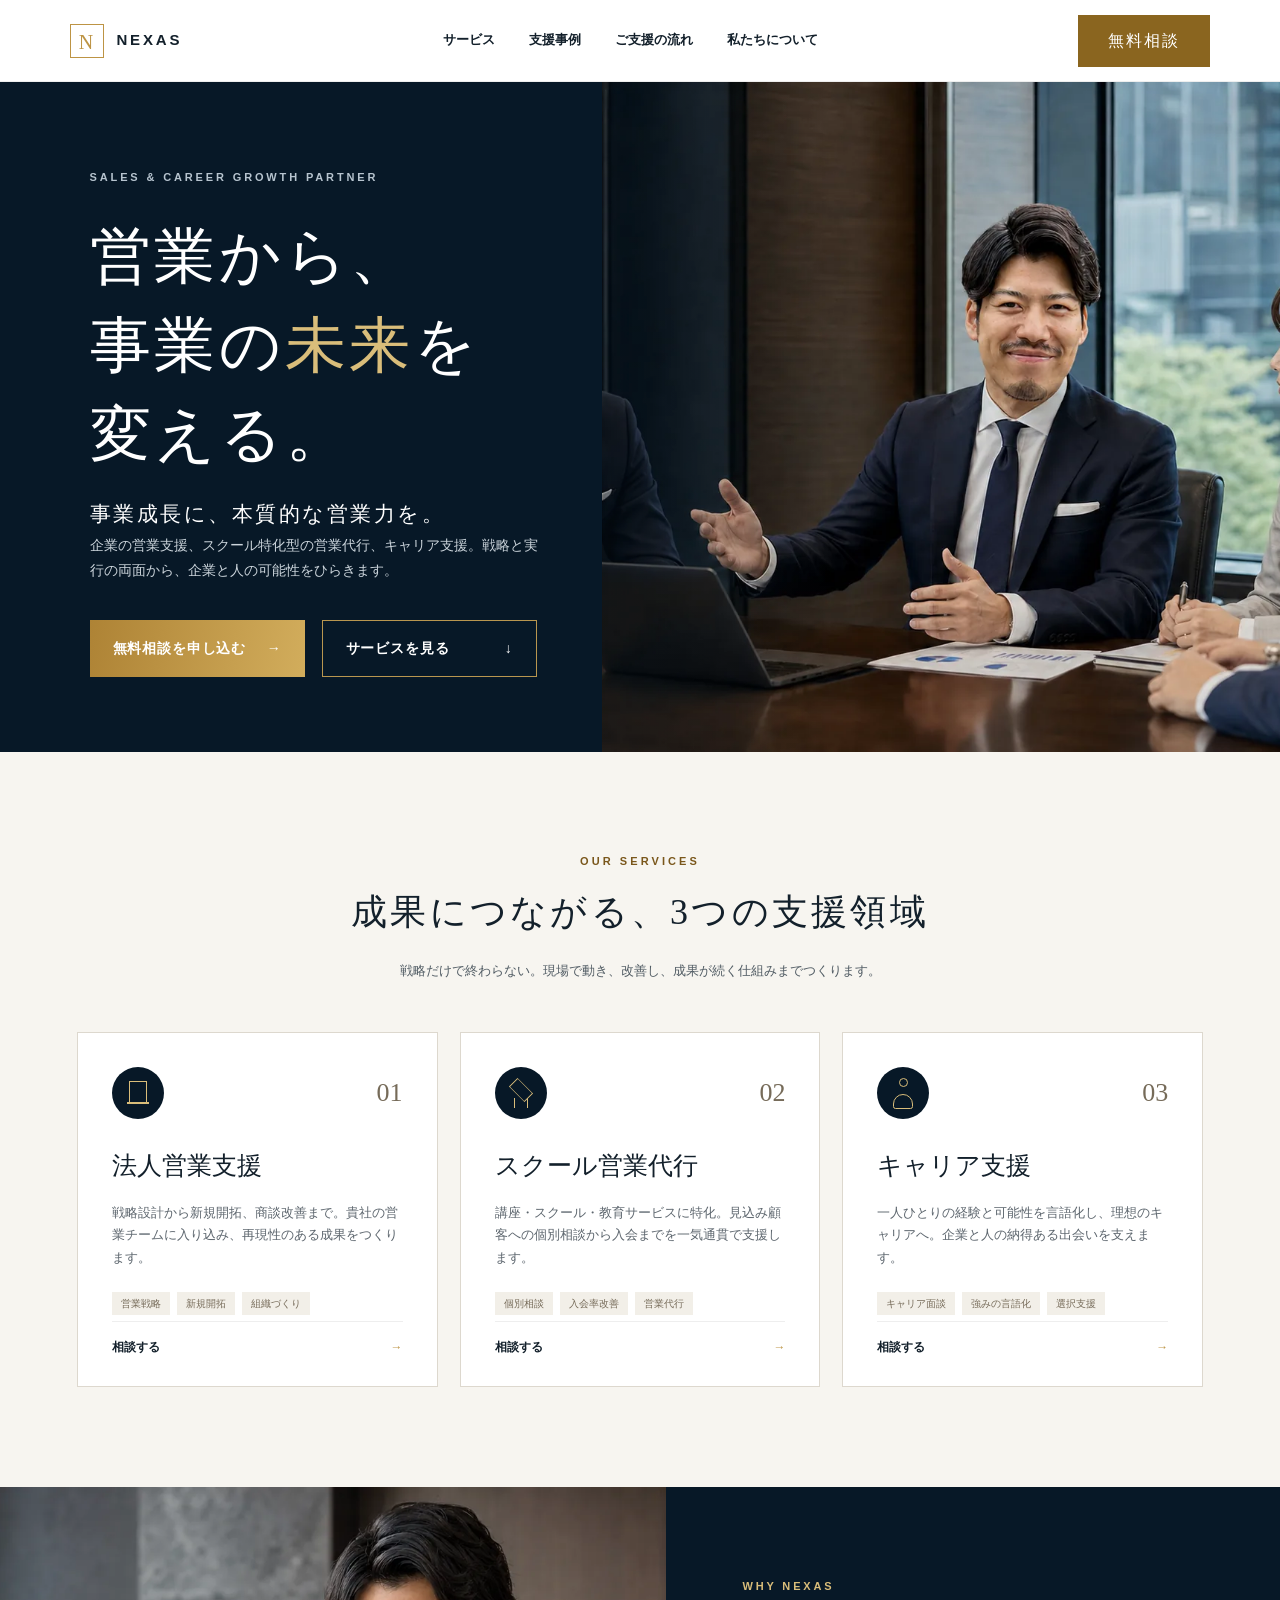
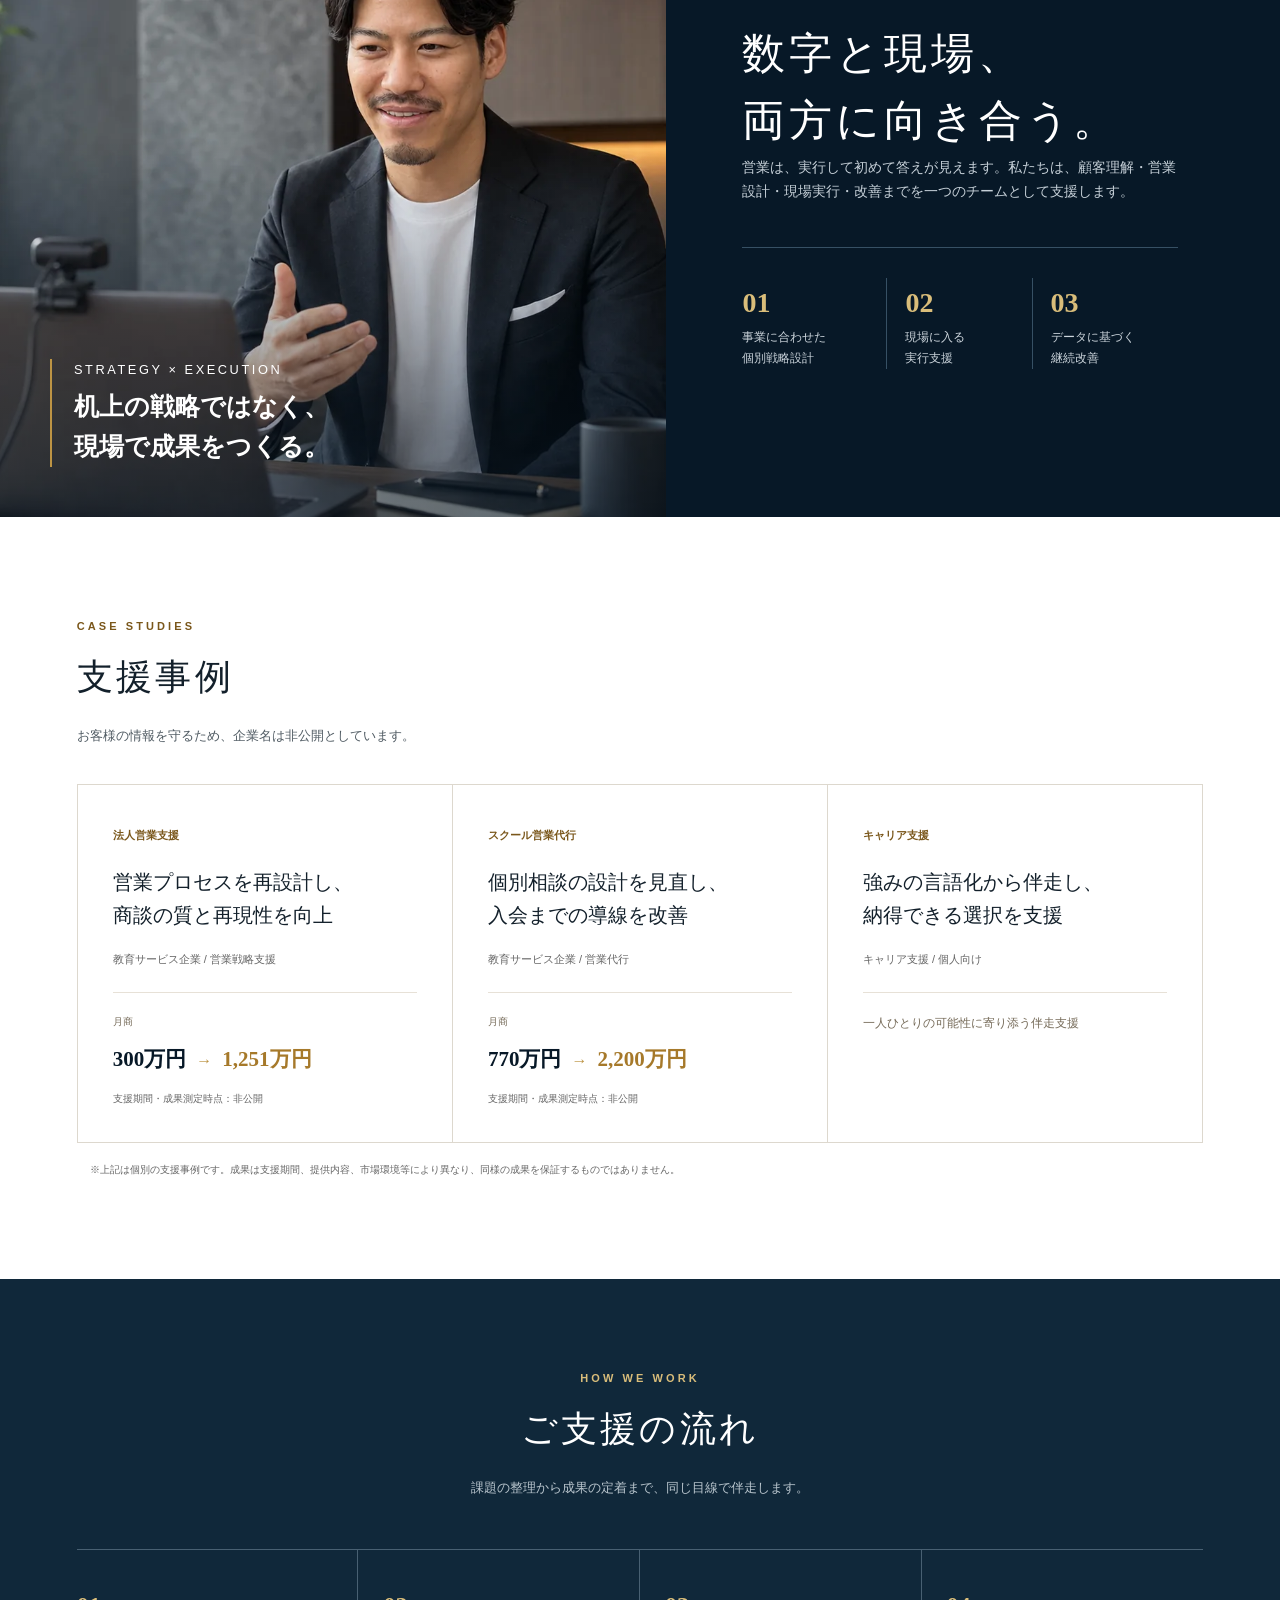
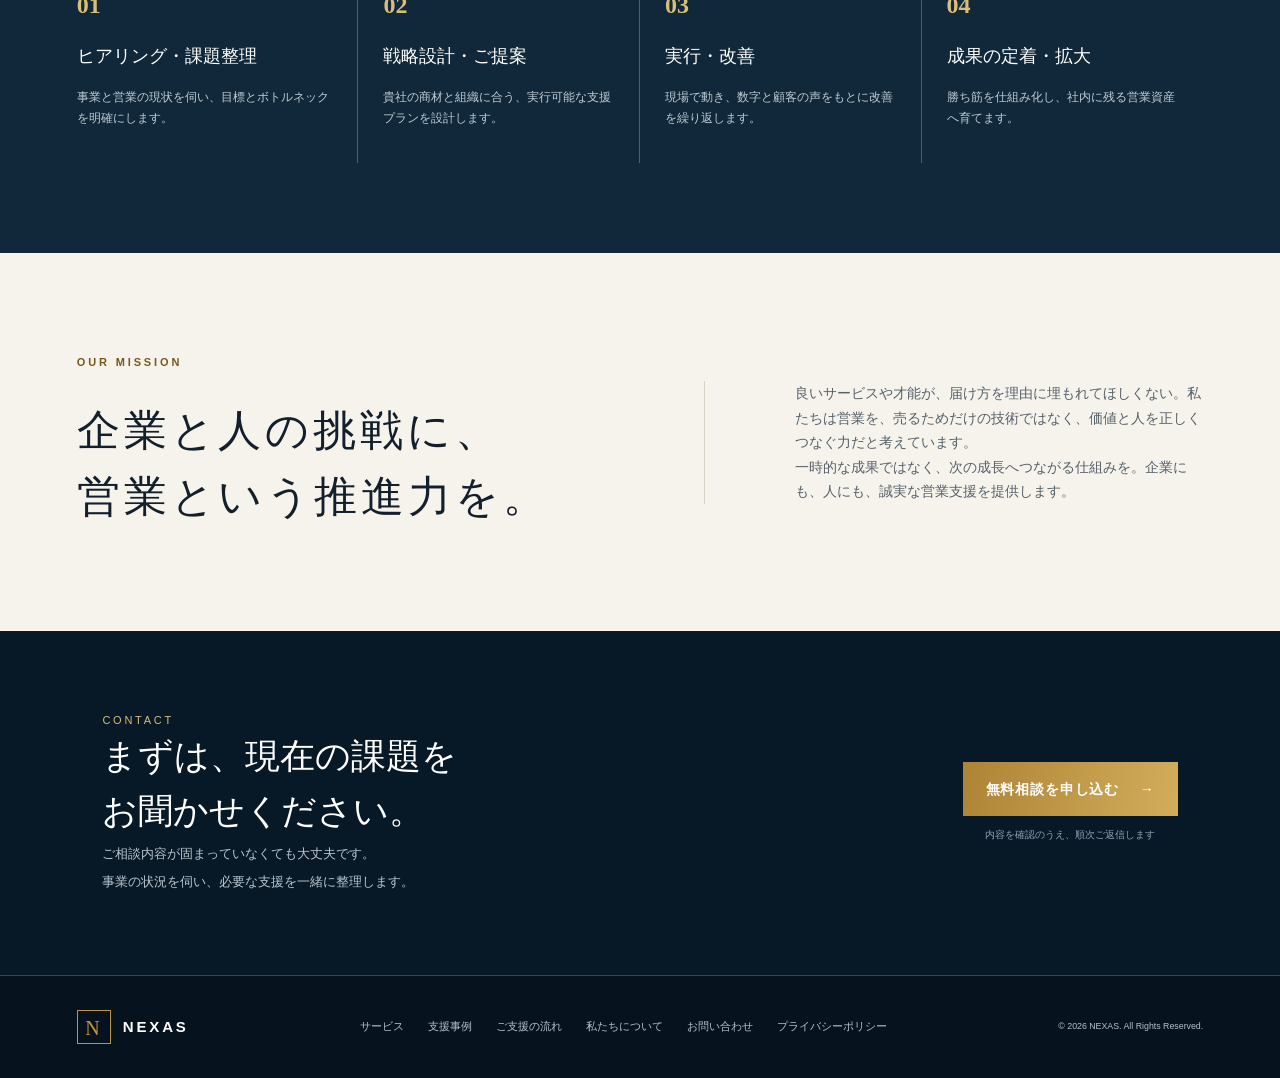
==== index.html @ a3007167 "Publish NEXAS website" ====
<!DOCTYPE html><html lang="ja"><head><meta charSet="utf-8"/><meta name="viewport" content="width=device-width, initial-scale=1"/><link rel="stylesheet" href="/assets/index-CMmFaN44.css" data-rsc-css-href="/assets/index-CMmFaN44.css" data-precedence="vite-rsc/importer-resources"/><title>NEXAS | 営業から、事業の未来を変える。</title><meta name="description" content="法人営業支援、スクール特化型営業代行、キャリア支援。戦略と実行の両面から、企業と人の可能性をひらきます。"/><meta property="og:title" content="NEXAS | 営業から、事業の未来を変える。"/><meta property="og:description" content="法人営業支援、スクール特化型営業代行、キャリア支援。戦略と実行の両面から、企業と人の可能性をひらきます。"/><meta property="og:type" content="website"/><meta property="og:image" content="https://alaskaito87.github.io/og.jpg"/><meta property="og:image:width" content="1200"/><meta property="og:image:height" content="630"/><meta property="og:image:alt" content="NEXAS 営業から、事業の未来を変える。"/><meta name="twitter:card" content="summary_large_image"/><meta name="twitter:title" content="NEXAS | 営業から、事業の未来を変える。"/><meta name="twitter:description" content="法人営業支援、スクール特化型営業代行、キャリア支援。戦略と実行の両面から、企業と人の可能性をひらきます。"/><meta name="twitter:image" content="https://alaskaito87.github.io/og.jpg"/><link rel="icon" href="/favicon.svg"/>
</head><body><main><header class="header"><a href="/" class="brand" aria-label="NEXAS トップページへ"><span class="brand-mark" aria-hidden="true">N</span><span>NEXAS</span></a><nav aria-label="メインナビゲーション"><a href="/#services">サービス</a><a href="/#cases">支援事例</a><a href="/#flow">ご支援の流れ</a><a href="/#about">私たちについて</a></nav><div class="mobile-menu"><button type="button" class="mobile-menu-button" aria-label="メニューを開く" aria-expanded="false" aria-controls="mobile-navigation"><span></span><span></span><span></span></button><nav id="mobile-navigation" aria-label="モバイルナビゲーション" hidden><a href="/#services">サービス</a><a href="/#cases">支援事例</a><a href="/#flow">ご支援の流れ</a><a href="/#about">私たちについて</a><a href="/privacy">プライバシーポリシー</a></nav></div><a href="/contact" class="header-cta">無料相談</a></header><section class="hero" id="top"><div class="hero-copy"><p class="eyebrow">SALES &amp; CAREER GROWTH PARTNER</p><h1>営業から、<br/>事業の<span>未来</span>を変える。</h1><p class="lead">事業成長に、本質的な営業力を。</p><p class="hero-description">企業の営業支援、スクール特化型の営業代行、キャリア支援。戦略と実行の両面から、企業と人の可能性をひらきます。</p><div class="hero-actions"><a href="/contact" class="button button-gold">無料相談を申し込む <span>→</span></a><a href="#services" class="button button-outline">サービスを見る <span>↓</span></a></div></div><div class="hero-image" role="img" aria-label="小林海斗が営業戦略について話し合う会議風景"></div></section><section class="service-section section" id="services"><div class="section-heading"><p>OUR SERVICES</p><h2>成果につながる、3つの支援領域</h2><span>戦略だけで終わらない。現場で動き、改善し、成果が続く仕組みまでつくります。</span></div><div class="service-grid"><article class="service-card"><div class="service-top"><span class="service-icon icon-building" aria-hidden="true"></span><small>01</small></div><h3>法人営業支援</h3><p>戦略設計から新規開拓、商談改善まで。貴社の営業チームに入り込み、再現性のある成果をつくります。</p><div class="tags"><span>営業戦略</span><span>新規開拓</span><span>組織づくり</span></div><a href="/contact" aria-label="法人営業支援について相談する">相談する <b>→</b></a></article><article class="service-card"><div class="service-top"><span class="service-icon icon-school" aria-hidden="true"></span><small>02</small></div><h3>スクール営業代行</h3><p>講座・スクール・教育サービスに特化。見込み顧客への個別相談から入会までを一気通貫で支援します。</p><div class="tags"><span>個別相談</span><span>入会率改善</span><span>営業代行</span></div><a href="/contact" aria-label="スクール営業代行について相談する">相談する <b>→</b></a></article><article class="service-card"><div class="service-top"><span class="service-icon icon-person" aria-hidden="true"></span><small>03</small></div><h3>キャリア支援</h3><p>一人ひとりの経験と可能性を言語化し、理想のキャリアへ。企業と人の納得ある出会いを支えます。</p><div class="tags"><span>キャリア面談</span><span>強みの言語化</span><span>選択支援</span></div><a href="/contact" aria-label="キャリア支援について相談する">相談する <b>→</b></a></article></div></section><section class="results" id="results"><div class="results-photo"><div class="results-label"><small>STRATEGY × EXECUTION</small><strong>机上の戦略ではなく、<br/>現場で成果をつくる。</strong></div></div><div class="results-content"><p class="eyebrow gold">WHY NEXAS</p><h2>数字と現場、<br/>両方に向き合う。</h2><p>営業は、実行して初めて答えが見えます。私たちは、顧客理解・営業設計・現場実行・改善までを一つのチームとして支援します。</p><div class="metrics"><div><strong>01</strong><span>事業に合わせた<br/>個別戦略設計</span></div><div><strong>02</strong><span>現場に入る<br/>実行支援</span></div><div><strong>03</strong><span>データに基づく<br/>継続改善</span></div></div></div></section><section class="case-section section" id="cases" aria-labelledby="case-title"><div class="section-heading left"><p>CASE STUDIES</p><h2 id="case-title">支援事例</h2><span>お客様の情報を守るため、企業名は非公開としています。</span></div><div class="case-grid"><article><span>法人営業支援</span><h3>営業プロセスを再設計し、<br/>商談の質と再現性を向上</h3><p>教育サービス企業 / 営業戦略支援</p><div class="case-result"><small>月商</small><strong>300万円</strong><i>→</i><strong>1,251万円</strong></div><p class="case-period">支援期間・成果測定時点：非公開</p></article><article><span>スクール営業代行</span><h3>個別相談の設計を見直し、<br/>入会までの導線を改善</h3><p>教育サービス企業 / 営業代行</p><div class="case-result"><small>月商</small><strong>770万円</strong><i>→</i><strong>2,200万円</strong></div><p class="case-period">支援期間・成果測定時点：非公開</p></article><article><span>キャリア支援</span><h3>強みの言語化から伴走し、<br/>納得できる選択を支援</h3><p>キャリア支援 / 個人向け</p><div class="case-note">一人ひとりの可能性に寄り添う伴走支援</div></article></div><p class="case-disclaimer">※上記は個別の支援事例です。成果は支援期間、提供内容、市場環境等により異なり、同様の成果を保証するものではありません。</p></section><section class="flow-section" id="flow"><div class="section-heading light"><p>HOW WE WORK</p><h2>ご支援の流れ</h2><span>課題の整理から成果の定着まで、同じ目線で伴走します。</span></div><div class="steps"><article><strong>01</strong><h3>ヒアリング・課題整理</h3><p>事業と営業の現状を伺い、目標とボトルネックを明確にします。</p></article><article><strong>02</strong><h3>戦略設計・ご提案</h3><p>貴社の商材と組織に合う、実行可能な支援プランを設計します。</p></article><article><strong>03</strong><h3>実行・改善</h3><p>現場で動き、数字と顧客の声をもとに改善を繰り返します。</p></article><article><strong>04</strong><h3>成果の定着・拡大</h3><p>勝ち筋を仕組み化し、社内に残る営業資産へ育てます。</p></article></div></section><section class="about section" id="about"><div><p class="eyebrow gold">OUR MISSION</p><h2>企業と人の挑戦に、<br/>営業という推進力を。</h2></div><div><p>良いサービスや才能が、届け方を理由に埋もれてほしくない。私たちは営業を、売るためだけの技術ではなく、価値と人を正しくつなぐ力だと考えています。</p><p>一時的な成果ではなく、次の成長へつながる仕組みを。企業にも、人にも、誠実な営業支援を提供します。</p></div></section><section class="contact" id="contact"><div><p>CONTACT</p><h2>まずは、現在の課題を<br/>お聞かせください。</h2><span>ご相談内容が固まっていなくても大丈夫です。<br/>事業の状況を伺い、必要な支援を一緒に整理します。</span></div><div class="contact-actions"><a href="/contact" class="button button-gold">無料相談を申し込む <span>→</span></a><small>内容を確認のうえ、順次ご返信します</small></div></section><footer><a href="/" class="brand" aria-label="NEXAS トップページへ"><span class="brand-mark" aria-hidden="true">N</span><span>NEXAS</span></a><div class="footer-links"><a href="/#services">サービス</a><a href="/#cases">支援事例</a><a href="/#flow">ご支援の流れ</a><a href="/#about">私たちについて</a><a href="/contact">お問い合わせ</a><a href="/privacy">プライバシーポリシー</a></div><small>© 2026 NEXAS. All Rights Reserved.</small></footer></main><script>(()=>{const m=document.querySelector('.mobile-menu');if(!m)return;const b=m.querySelector('button');const n=m.querySelector('nav');const close=()=>{m.classList.remove('is-open');b.setAttribute('aria-expanded','false');b.setAttribute('aria-label','メニューを開く');n.hidden=true};b.addEventListener('click',()=>{const open=!m.classList.contains('is-open');m.classList.toggle('is-open',open);b.setAttribute('aria-expanded',String(open));b.setAttribute('aria-label',open?'メニューを閉じる':'メニューを開く');n.hidden=!open});n.addEventListener('click',e=>{if(e.target.closest('a'))close()});document.addEventListener('keydown',e=>{if(e.key==='Escape')close()});document.addEventListener('pointerdown',e=>{if(!m.contains(e.target))close()})})();</script></body></html>
---- assets/index-CMmFaN44.css ----
/*! tailwindcss v4.2.1 | MIT License | https://tailwindcss.com */
@layer theme{:root,:host{--font-sans:ui-sans-serif, system-ui, sans-serif, "Apple Color Emoji", "Segoe UI Emoji", "Segoe UI Symbol", "Noto Color Emoji";--font-mono:ui-monospace, SFMono-Regular, Menlo, Monaco, Consolas, "Liberation Mono", "Courier New", monospace;--spacing:.25rem;--default-font-family:var(--font-sans);--default-mono-font-family:var(--font-mono)}}@layer base{*,:after,:before,::backdrop{box-sizing:border-box;border:0 solid;margin:0;padding:0}::file-selector-button{box-sizing:border-box;border:0 solid;margin:0;padding:0}html,:host{-webkit-text-size-adjust:100%;tab-size:4;line-height:1.5;font-family:var(--default-font-family,ui-sans-serif, system-ui, sans-serif, "Apple Color Emoji", "Segoe UI Emoji", "Segoe UI Symbol", "Noto Color Emoji");font-feature-settings:var(--default-font-feature-settings,normal);font-variation-settings:var(--default-font-variation-settings,normal);-webkit-tap-highlight-color:transparent}hr{height:0;color:inherit;border-top-width:1px}abbr:where([title]){-webkit-text-decoration:underline dotted;text-decoration:underline dotted}h1,h2,h3,h4,h5,h6{font-size:inherit;font-weight:inherit}a{color:inherit;-webkit-text-decoration:inherit;-webkit-text-decoration:inherit;-webkit-text-decoration:inherit;-webkit-text-decoration:inherit;text-decoration:inherit}b,strong{font-weight:bolder}code,kbd,samp,pre{font-family:var(--default-mono-font-family,ui-monospace, SFMono-Regular, Menlo, Monaco, Consolas, "Liberation Mono", "Courier New", monospace);font-feature-settings:var(--default-mono-font-feature-settings,normal);font-variation-settings:var(--default-mono-font-variation-settings,normal);font-size:1em}small{font-size:80%}sub,sup{vertical-align:baseline;font-size:75%;line-height:0;position:relative}sub{bottom:-.25em}sup{top:-.5em}table{text-indent:0;border-color:inherit;border-collapse:collapse}:-moz-focusring{outline:auto}progress{vertical-align:baseline}summary{display:list-item}ol,ul,menu{list-style:none}img,svg,video,canvas,audio,iframe,embed,object{vertical-align:middle;display:block}img,video{max-width:100%;height:auto}button,input,select,optgroup,textarea{font:inherit;font-feature-settings:inherit;font-variation-settings:inherit;letter-spacing:inherit;color:inherit;opacity:1;background-color:#0000;border-radius:0}::file-selector-button{font:inherit;font-feature-settings:inherit;font-variation-settings:inherit;letter-spacing:inherit;color:inherit;opacity:1;background-color:#0000;border-radius:0}:where(select:is([multiple],[size])) optgroup{font-weight:bolder}:where(select:is([multiple],[size])) optgroup option{padding-inline-start:20px}::file-selector-button{margin-inline-end:4px}::placeholder{opacity:1}@supports (not ((-webkit-appearance:-apple-pay-button))) or (contain-intrinsic-size:1px){::placeholder{color:currentColor}@supports (color:color-mix(in lab, red, red)){::placeholder{color:color-mix(in oklab, currentcolor 50%, transparent)}}}textarea{resize:vertical}::-webkit-search-decoration{-webkit-appearance:none}::-webkit-date-and-time-value{min-height:1lh;text-align:inherit}::-webkit-datetime-edit{display:inline-flex}::-webkit-datetime-edit-fields-wrapper{padding:0}::-webkit-datetime-edit{padding-block:0}::-webkit-datetime-edit-year-field{padding-block:0}::-webkit-datetime-edit-month-field{padding-block:0}::-webkit-datetime-edit-day-field{padding-block:0}::-webkit-datetime-edit-hour-field{padding-block:0}::-webkit-datetime-edit-minute-field{padding-block:0}::-webkit-datetime-edit-second-field{padding-block:0}::-webkit-datetime-edit-millisecond-field{padding-block:0}::-webkit-datetime-edit-meridiem-field{padding-block:0}::-webkit-calendar-picker-indicator{line-height:1}:-moz-ui-invalid{box-shadow:none}button,input:where([type=button],[type=reset],[type=submit]){appearance:button}::file-selector-button{appearance:button}::-webkit-inner-spin-button{height:auto}::-webkit-outer-spin-button{height:auto}[hidden]:where(:not([hidden=until-found])){display:none!important}}@layer components;@layer utilities{.relative{position:relative}.start{inset-inline-start:var(--spacing)}.table{display:table}}:root{--navy:#071827;--navy2:#0c253a;--gold:#bd9444;--gold-text:#7a571b;--gold2:#d9bd7a;--paper:#f7f5f0;--ink:#13202b;--line:#ddd8ce}*{box-sizing:border-box}html{scroll-behavior:smooth}body{color:var(--ink);background:#fff;margin:0;font-family:Noto Sans JP,Hiragino Kaku Gothic ProN,Yu Gothic,sans-serif;line-height:1.75}a{color:inherit;text-decoration:none}h1,h2,h3,p{margin-top:0}.header{z-index:30;background:#fff;border-bottom:1px solid #eee;justify-content:space-between;align-items:center;height:82px;padding:0 5.5vw;display:flex;position:sticky;top:0}.brand{letter-spacing:.19em;align-items:center;gap:12px;font-size:15px;font-weight:700;display:flex}.brand-mark{border:1px solid var(--gold);width:34px;height:34px;color:var(--gold);place-items:center;font-family:Georgia,serif;font-size:20px;font-weight:400;display:grid}.header nav{gap:34px;font-size:13px;font-weight:600;display:flex}.header nav a,.footer-links a{transition:all .2s}.header nav a:hover{color:var(--gold)}.header-cta{color:#fff;letter-spacing:.12em;background:#8a651f;padding:12px 30px;font-family:serif}.hero{background:var(--navy);color:#fff;grid-template-columns:47% 53%;min-height:620px;display:grid;overflow:hidden}.hero-copy{z-index:2;background:linear-gradient(112deg,var(--navy) 0%,var(--navy) 88%,transparent 88%);padding:86px 5vw 75px 7vw;position:relative}.hero-image{background-image:linear-gradient(90deg,#07182752,#0000 34%),url(/nexas-boardroom.webp);background-position:50%;background-size:cover}.eyebrow{letter-spacing:.26em;color:#b7c4cf;margin-bottom:25px;font-size:11px;font-weight:700}.hero h1{letter-spacing:.06em;margin-bottom:17px;font-family:Yu Mincho,Hiragino Mincho ProN,serif;font-size:clamp(44px,4.8vw,76px);font-weight:500;line-height:1.45}.hero h1 span{color:var(--gold2)}.lead{letter-spacing:.12em;font-family:Yu Mincho,serif;font-size:21px}.hero-description{color:#cbd4db;max-width:570px;font-size:14px}.hero-actions{gap:17px;margin-top:38px;display:flex}.button{letter-spacing:.06em;justify-content:space-between;align-items:center;min-width:215px;padding:15px 23px;font-size:14px;font-weight:700;transition:all .25s;display:inline-flex}.button:hover{transform:translateY(-2px)}.button-gold{color:#fff;background:linear-gradient(100deg,#ae8335,#d2ad5c)}.button-outline{color:#fff;border:1px solid #b9964f}.button-dark{background:var(--navy);color:#fff}.section{padding:100px 6vw}.section-heading{text-align:center;margin-bottom:48px}.section-heading>p{letter-spacing:.28em;color:var(--gold-text);margin-bottom:10px;font-size:11px;font-weight:800}.section-heading h2{letter-spacing:.09em;margin-bottom:12px;font-family:Yu Mincho,serif;font-size:36px;font-weight:500}.section-heading span{color:#505b63;font-size:13px}.service-section{background:var(--paper)}.service-grid{grid-template-columns:repeat(3,1fr);gap:22px;max-width:1320px;margin:auto;display:grid}.service-card{border:1px solid var(--line);background:#fff;min-height:355px;padding:34px;transition:all .25s;position:relative}.service-card:hover{transform:translateY(-6px);box-shadow:0 18px 42px #091e2d1a}.service-top{justify-content:space-between;align-items:center;display:flex}.service-top small{color:#766b59;font-family:Georgia,serif;font-size:26px}.service-icon{background:var(--navy);width:52px;height:52px;color:var(--gold2);border-radius:50%;place-items:center;font-size:25px;display:grid}.service-icon:before,.service-icon:after{content:"";display:block;position:absolute}.service-icon{position:relative}.icon-building:before{border:1.5px solid var(--gold2);border-bottom:0;width:18px;height:21px;top:14px}.icon-building:after{background:var(--gold2);width:22px;height:1.5px;box-shadow:-5px -11px 0 -4px var(--navy),5px -11px 0 -4px var(--navy);bottom:15px}.icon-school:before{border:1.5px solid var(--gold2);width:22px;height:22px;top:12px;transform:rotate(45deg)scaleY(.55)}.icon-school:after{border-left:1.5px solid var(--gold2);border-right:1.5px solid var(--gold2);width:14px;height:10px;bottom:11px}.icon-person:before{border:1.5px solid var(--gold2);border-radius:50%;width:9px;height:9px;top:11px}.icon-person:after{border:1.5px solid var(--gold2);border-radius:12px 12px 3px 3px;width:20px;height:15px;bottom:10px}.service-card h3{margin:25px 0 14px;font-family:Yu Mincho,serif;font-size:25px}.service-card>p{color:#5d666e;font-size:13px}.tags{flex-wrap:wrap;gap:7px;margin:22px 0;display:flex}.tags span{color:#766b59;background:#f2efe8;padding:3px 9px;font-size:10px}.service-card>a{border-top:1px solid #eee;justify-content:space-between;padding-top:15px;font-size:12px;font-weight:700;display:flex;position:absolute;bottom:28px;left:34px;right:34px}.service-card>a b{color:var(--gold)}.results{background:var(--navy);color:#fff;grid-template-columns:52% 48%;min-height:630px;display:grid}.results-photo{background:linear-gradient(#0000 40%,#07182794),url(/nexas-online-meeting.webp) 50%/cover;align-items:flex-end;padding:50px;display:flex}.results-label{border-left:2px solid var(--gold);flex-direction:column;padding-left:22px;display:flex}.results-label small{letter-spacing:.2em}.results-label strong{margin-top:6px;font-family:Yu Mincho,serif;font-size:25px;line-height:1.6}.results-content{padding:90px 8vw 70px 6vw}.gold{color:var(--gold2)}.results-content h2,.about h2{letter-spacing:.09em;font-family:Yu Mincho,serif;font-size:43px;font-weight:500;line-height:1.55}.results-content>p:not(.eyebrow){color:#c6d0d8;font-size:14px}.metrics{border-top:1px solid #365064;grid-template-columns:repeat(3,1fr);margin-top:43px;padding-top:30px;display:grid}.metrics div{border-right:1px solid #365064;flex-direction:column;padding:0 18px;display:flex}.metrics div:first-child{padding-left:0}.metrics div:last-child{border:0}.metrics strong{color:var(--gold2);font-family:Georgia,serif;font-size:28px}.metrics span{color:#ccd5dc;font-size:12px}.section-heading.left{text-align:left;margin-bottom:35px}.case-grid{background:var(--line);border:1px solid var(--line);grid-template-columns:repeat(3,1fr);gap:1px;display:grid}.case-grid article{background:#fff;min-height:290px;padding:35px}.case-grid article>span{color:var(--gold-text);font-size:11px;font-weight:700}.case-grid article h3{margin:18px 0;font-family:Yu Mincho,serif;font-size:20px;line-height:1.65}.case-grid article>p{color:#666;font-size:11px}.case-result{border-top:1px solid #e7e1d7;flex-wrap:wrap;align-items:baseline;gap:10px;margin-top:23px;padding-top:20px;display:flex}.case-result small{color:#766b59;width:100%;font-size:10px}.case-result strong{color:var(--navy);font-family:Georgia,Yu Mincho,serif;font-size:21px}.case-result strong:last-child{color:#a6792a}.case-result i{color:var(--gold);font-style:normal}.case-grid article>.case-period{color:#666;margin:12px 0 0;font-size:10px}.case-note{color:#766b59;border-top:1px solid #e7e1d7;margin-top:23px;padding-top:20px;font-size:12px}.case-disclaimer{color:#666;max-width:1100px;margin:18px auto 0;font-size:10px}.flow-section{color:#fff;background:#10283a;padding:90px 6vw}.section-heading.light h2{color:#fff}.section-heading.light>p{color:var(--gold2)}.section-heading.light span{color:#bac6ce}.steps{border-top:1px solid #486072;grid-template-columns:repeat(4,1fr);max-width:1320px;margin:auto;display:grid}.steps article{border-right:1px solid #486072;padding:34px 25px}.steps article:first-child{padding-left:0}.steps article:last-child{border:0}.steps strong{color:var(--gold2);font-family:Georgia,serif;font-size:24px}.steps h3{margin:15px 0;font-family:Yu Mincho,serif;font-size:18px}.steps p{color:#bfccd4;font-size:12px}.about{background:#f6f3ed;grid-template-columns:1fr 1fr;align-items:center;gap:10vw;display:grid}.about .gold{color:var(--gold-text)}.about>div:last-child{color:#566069;border-left:1px solid #d7d0c4;padding-left:7vw;font-size:14px}.contact{background:var(--navy);color:#fff;border-bottom:1px solid #304657;justify-content:space-between;align-items:center;padding:80px 8vw;display:flex}.contact>div>p{color:var(--gold2);letter-spacing:.25em;font-size:11px}.contact h2{font-family:Yu Mincho,serif;font-size:35px;font-weight:500;line-height:1.55}.contact>div>span{color:#bac6ce;font-size:13px}.contact-actions{flex-direction:column;align-items:center;gap:10px;display:flex}.contact-actions small{color:#92a4b1;font-size:10px}footer{color:#b6c0c8;background:#06131f;justify-content:space-between;align-items:center;gap:24px;padding:34px 6vw;font-size:11px;display:flex}footer .brand{color:#fff}.footer-links{flex-wrap:wrap;justify-content:center;gap:24px;display:flex}.footer-links a:hover{color:#fff}.subpage{background:var(--paper);min-height:70vh}.subpage-hero{background:var(--navy);color:#fff;padding:76px 7vw}.subpage-hero>div{max-width:1160px;margin:auto}.subpage-hero p{letter-spacing:.28em;color:var(--gold2);font-size:11px;font-weight:800}.subpage-hero h1{letter-spacing:.08em;margin-bottom:12px;font-family:Yu Mincho,serif;font-size:42px;font-weight:500}.subpage-hero span{color:#becbd4;font-size:13px}.contact-hero{background:linear-gradient(90deg,#071827fa,#071827d1),url(/nexas-online-meeting.webp) 50% 42%/cover}.form-section{max-width:980px;margin:auto;padding:75px 5vw 95px}.form-intro{align-items:flex-start;gap:22px;margin-bottom:25px;display:flex}.form-intro>span{color:var(--gold);font-family:Georgia,serif;font-size:31px}.form-intro h2{margin-bottom:5px;font-family:Yu Mincho,serif;font-size:27px}.form-intro p{color:#6b7379;font-size:12px}.form-intro p b{color:#fff;background:#b8832f;margin-right:4px;padding:2px 6px}.privacy-before-form{border-left:3px solid var(--gold);background:#fff;margin-bottom:22px;padding:18px 20px;font-size:13px}.privacy-before-form a,.form-fallback a,.policy-content a{color:#8c651f;text-underline-offset:3px;text-decoration:underline}.formrun-frame-wrap{border:1px solid var(--line);background:#fff;overflow:hidden;box-shadow:0 15px 45px #07182714}.formrun-frame{border:0;width:100%;height:980px;display:block}.form-fallback{color:#6d7479;margin-top:18px;font-size:11px}.policy-content{background:#fff;max-width:920px;margin:auto;padding:70px 5vw 100px}.policy-date{text-align:right;color:#727a80;margin-bottom:45px;font-size:12px}.policy-content section{border-bottom:1px solid #e6e0d6;margin-bottom:28px;padding:0 0 28px}.policy-content h2{font-family:Yu Mincho,serif;font-size:21px;font-weight:600}.policy-content section>p{color:#4d5962;font-size:13px}.policy-content dl{margin:0;font-size:13px}.policy-content dl div{border-bottom:1px solid #eee;grid-template-columns:140px 1fr;padding:10px 0;display:grid}.policy-content dt{font-weight:700}.policy-content dd{margin:0}.policy-actions{align-items:center;gap:28px;margin-top:42px;display:flex}.mobile-menu{display:none;position:relative}.mobile-menu-button{cursor:pointer;background:0 0;border:0;align-content:center;gap:5px;width:42px;height:42px;padding:9px;display:grid}.mobile-menu-button span{background:var(--navy);height:1px;transition:transform .2s,opacity .2s;display:block}.mobile-menu.is-open .mobile-menu-button span:first-child{transform:translateY(6px)rotate(45deg)}.mobile-menu.is-open .mobile-menu-button span:nth-child(2){opacity:0}.mobile-menu.is-open .mobile-menu-button span:last-child{transform:translateY(-6px)rotate(-45deg)}.mobile-menu nav{border-top:2px solid var(--gold);background:#fff;width:min(100vw - 24px,320px);padding:12px 0;position:fixed;top:68px;right:12px;box-shadow:0 18px 45px #0718272e}.mobile-menu nav a{border-bottom:1px solid #eee;padding:13px 20px;font-size:13px;display:block}:focus-visible{outline-offset:3px;outline:3px solid #d9bd7a}@media (width<=900px){.header{height:68px}.header>nav{display:none}.mobile-menu{margin-left:auto;margin-right:10px;display:block}.header-cta{padding:9px 16px}.hero{grid-template-columns:1fr;min-height:0}.hero-copy{background:linear-gradient(#071827f5,#071827d1);padding:70px 7vw 60px}.hero-image{background-position:52%;order:-1;height:380px}.hero h1{font-size:45px}.service-grid,.case-grid{grid-template-columns:1fr}.service-card{min-height:330px}.results{grid-template-columns:1fr}.results-photo{background-position:50% 35%;min-height:420px}.steps{grid-template-columns:1fr 1fr}.steps article{border-bottom:1px solid #486072}.about{grid-template-columns:1fr;gap:30px}.about>div:last-child{border-top:1px solid #d7d0c4;border-left:0;padding:30px 0 0}.contact{gap:40px}.section{padding:75px 6vw}footer{flex-wrap:wrap}.footer-links{order:3;width:100%}}@media (prefers-reduced-motion:reduce){html{scroll-behavior:auto}*,:before,:after{transition-duration:.01ms!important;animation-duration:.01ms!important;animation-iteration-count:1!important}}@media (width<=600px){.brand{gap:8px;font-size:12px}.brand-mark{width:29px;height:29px}.hero-image{background-position:53%;height:280px}.hero-copy{padding:50px 6vw}.hero h1{font-size:36px}.lead{font-size:17px}.hero-actions{flex-direction:column}.button{width:100%}.section-heading h2{font-size:28px}.results-photo{min-height:310px;padding:25px}.results-content{padding:65px 6vw}.results-content h2,.about h2{font-size:32px}.metrics{grid-template-columns:1fr}.metrics div{border-bottom:1px solid #365064;border-right:0;padding:16px 0}.steps{grid-template-columns:1fr}.steps article{border-right:0;padding-left:0}.contact{flex-direction:column;align-items:flex-start;padding:65px 6vw}.contact-actions{width:100%}.subpage-hero{padding:55px 6vw}.subpage-hero h1{font-size:31px}.form-section{padding:55px 4vw 70px}.form-intro h2{font-size:22px}.formrun-frame{height:1050px}.policy-content{padding:50px 6vw 75px}.policy-content dl div{grid-template-columns:1fr;gap:3px}.policy-actions{flex-direction:column;align-items:flex-start}.policy-actions .button{width:100%}footer{text-align:center;display:block}.footer-links{justify-content:center;margin:22px 0}}
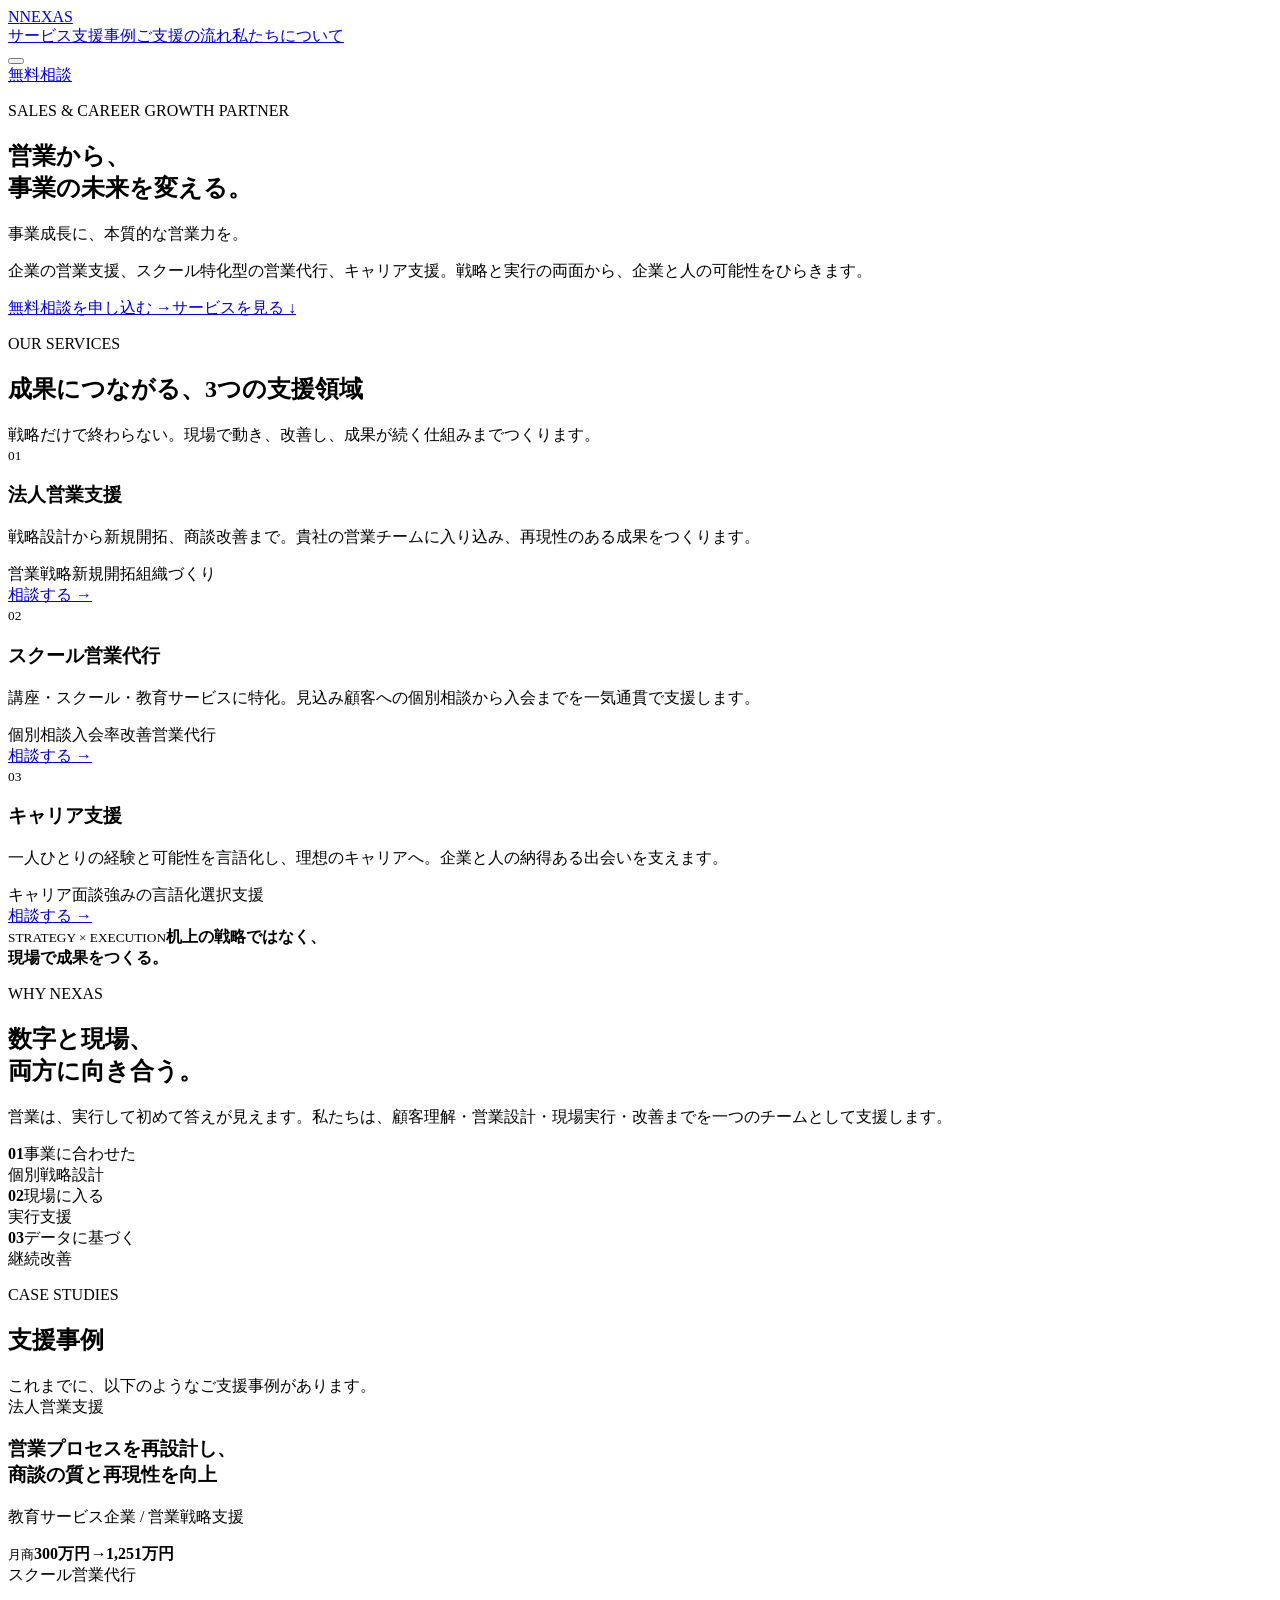
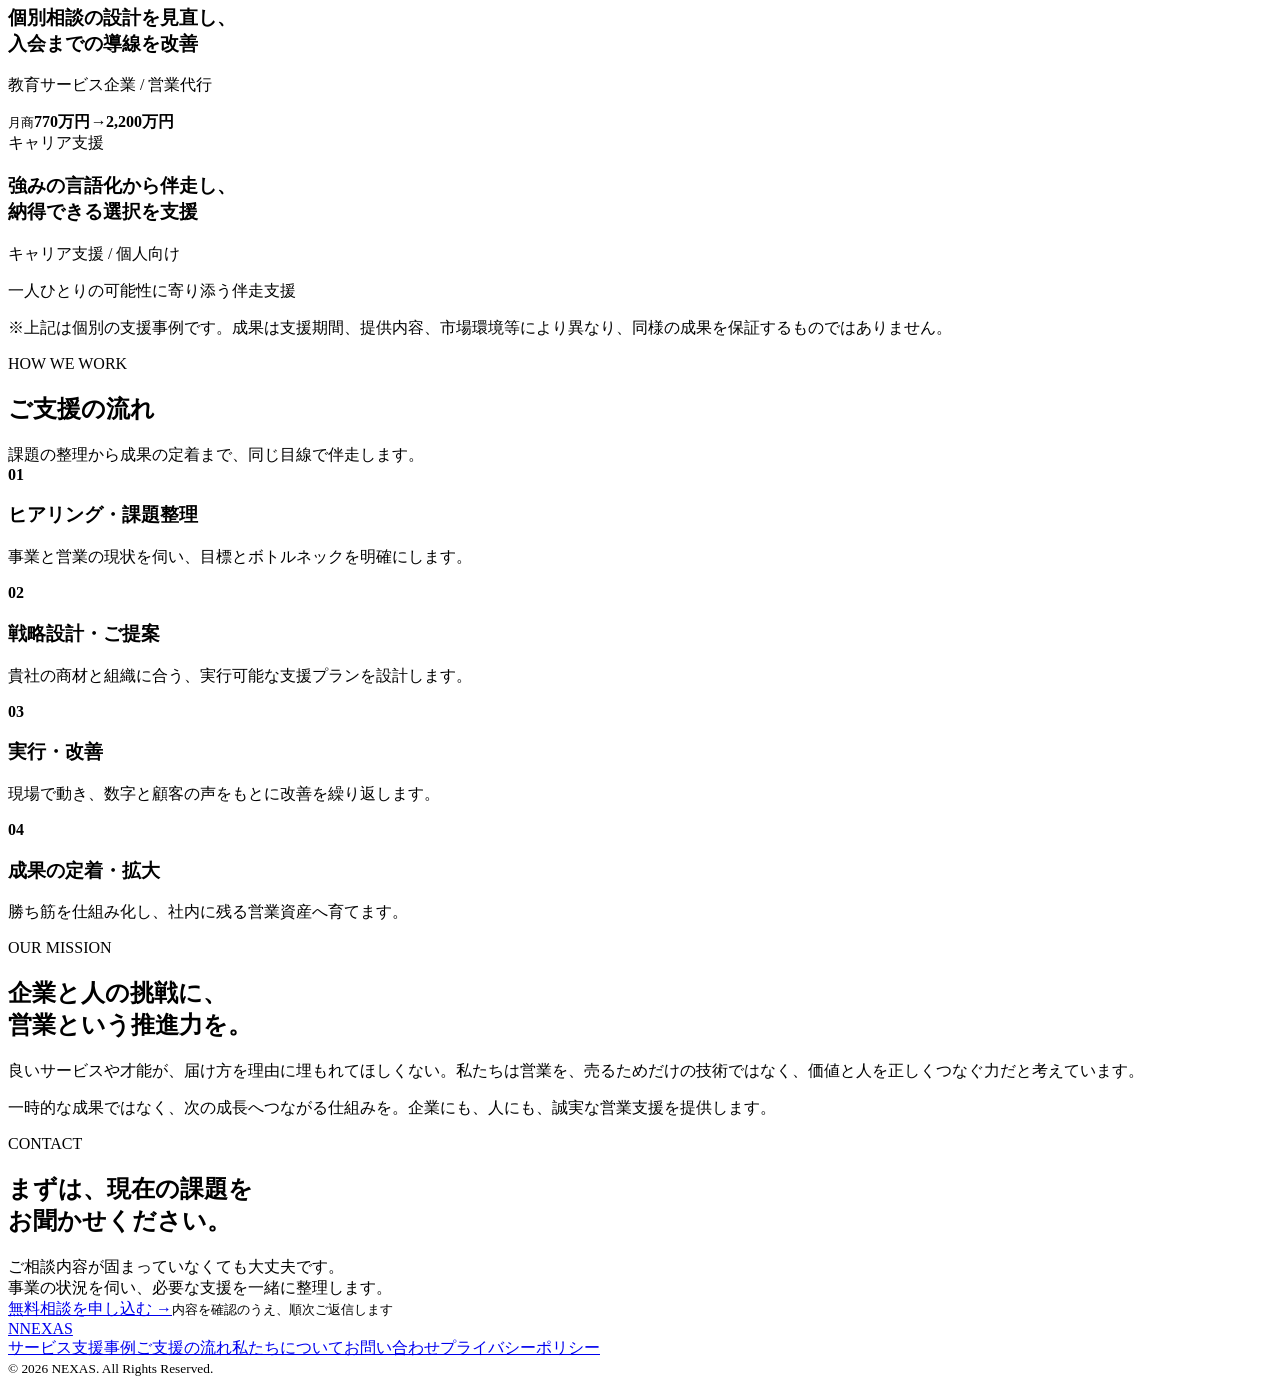
==== commit d97d7cab: "Update hero image and case study copy" ====
--- a/index.html
+++ b/index.html
@@ -1,2 +1,2 @@
-<!DOCTYPE html><html lang="ja"><head><meta charSet="utf-8"/><meta name="viewport" content="width=device-width, initial-scale=1"/><link rel="stylesheet" href="/assets/index-CMmFaN44.css" data-rsc-css-href="/assets/index-CMmFaN44.css" data-precedence="vite-rsc/importer-resources"/><title>NEXAS | 営業から、事業の未来を変える。</title><meta name="description" content="法人営業支援、スクール特化型営業代行、キャリア支援。戦略と実行の両面から、企業と人の可能性をひらきます。"/><meta property="og:title" content="NEXAS | 営業から、事業の未来を変える。"/><meta property="og:description" content="法人営業支援、スクール特化型営業代行、キャリア支援。戦略と実行の両面から、企業と人の可能性をひらきます。"/><meta property="og:type" content="website"/><meta property="og:image" content="https://alaskaito87.github.io/og.jpg"/><meta property="og:image:width" content="1200"/><meta property="og:image:height" content="630"/><meta property="og:image:alt" content="NEXAS 営業から、事業の未来を変える。"/><meta name="twitter:card" content="summary_large_image"/><meta name="twitter:title" content="NEXAS | 営業から、事業の未来を変える。"/><meta name="twitter:description" content="法人営業支援、スクール特化型営業代行、キャリア支援。戦略と実行の両面から、企業と人の可能性をひらきます。"/><meta name="twitter:image" content="https://alaskaito87.github.io/og.jpg"/><link rel="icon" href="/favicon.svg"/>
-</head><body><main><header class="header"><a href="/" class="brand" aria-label="NEXAS トップページへ"><span class="brand-mark" aria-hidden="true">N</span><span>NEXAS</span></a><nav aria-label="メインナビゲーション"><a href="/#services">サービス</a><a href="/#cases">支援事例</a><a href="/#flow">ご支援の流れ</a><a href="/#about">私たちについて</a></nav><div class="mobile-menu"><button type="button" class="mobile-menu-button" aria-label="メニューを開く" aria-expanded="false" aria-controls="mobile-navigation"><span></span><span></span><span></span></button><nav id="mobile-navigation" aria-label="モバイルナビゲーション" hidden><a href="/#services">サービス</a><a href="/#cases">支援事例</a><a href="/#flow">ご支援の流れ</a><a href="/#about">私たちについて</a><a href="/privacy">プライバシーポリシー</a></nav></div><a href="/contact" class="header-cta">無料相談</a></header><section class="hero" id="top"><div class="hero-copy"><p class="eyebrow">SALES &amp; CAREER GROWTH PARTNER</p><h1>営業から、<br/>事業の<span>未来</span>を変える。</h1><p class="lead">事業成長に、本質的な営業力を。</p><p class="hero-description">企業の営業支援、スクール特化型の営業代行、キャリア支援。戦略と実行の両面から、企業と人の可能性をひらきます。</p><div class="hero-actions"><a href="/contact" class="button button-gold">無料相談を申し込む <span>→</span></a><a href="#services" class="button button-outline">サービスを見る <span>↓</span></a></div></div><div class="hero-image" role="img" aria-label="小林海斗が営業戦略について話し合う会議風景"></div></section><section class="service-section section" id="services"><div class="section-heading"><p>OUR SERVICES</p><h2>成果につながる、3つの支援領域</h2><span>戦略だけで終わらない。現場で動き、改善し、成果が続く仕組みまでつくります。</span></div><div class="service-grid"><article class="service-card"><div class="service-top"><span class="service-icon icon-building" aria-hidden="true"></span><small>01</small></div><h3>法人営業支援</h3><p>戦略設計から新規開拓、商談改善まで。貴社の営業チームに入り込み、再現性のある成果をつくります。</p><div class="tags"><span>営業戦略</span><span>新規開拓</span><span>組織づくり</span></div><a href="/contact" aria-label="法人営業支援について相談する">相談する <b>→</b></a></article><article class="service-card"><div class="service-top"><span class="service-icon icon-school" aria-hidden="true"></span><small>02</small></div><h3>スクール営業代行</h3><p>講座・スクール・教育サービスに特化。見込み顧客への個別相談から入会までを一気通貫で支援します。</p><div class="tags"><span>個別相談</span><span>入会率改善</span><span>営業代行</span></div><a href="/contact" aria-label="スクール営業代行について相談する">相談する <b>→</b></a></article><article class="service-card"><div class="service-top"><span class="service-icon icon-person" aria-hidden="true"></span><small>03</small></div><h3>キャリア支援</h3><p>一人ひとりの経験と可能性を言語化し、理想のキャリアへ。企業と人の納得ある出会いを支えます。</p><div class="tags"><span>キャリア面談</span><span>強みの言語化</span><span>選択支援</span></div><a href="/contact" aria-label="キャリア支援について相談する">相談する <b>→</b></a></article></div></section><section class="results" id="results"><div class="results-photo"><div class="results-label"><small>STRATEGY × EXECUTION</small><strong>机上の戦略ではなく、<br/>現場で成果をつくる。</strong></div></div><div class="results-content"><p class="eyebrow gold">WHY NEXAS</p><h2>数字と現場、<br/>両方に向き合う。</h2><p>営業は、実行して初めて答えが見えます。私たちは、顧客理解・営業設計・現場実行・改善までを一つのチームとして支援します。</p><div class="metrics"><div><strong>01</strong><span>事業に合わせた<br/>個別戦略設計</span></div><div><strong>02</strong><span>現場に入る<br/>実行支援</span></div><div><strong>03</strong><span>データに基づく<br/>継続改善</span></div></div></div></section><section class="case-section section" id="cases" aria-labelledby="case-title"><div class="section-heading left"><p>CASE STUDIES</p><h2 id="case-title">支援事例</h2><span>お客様の情報を守るため、企業名は非公開としています。</span></div><div class="case-grid"><article><span>法人営業支援</span><h3>営業プロセスを再設計し、<br/>商談の質と再現性を向上</h3><p>教育サービス企業 / 営業戦略支援</p><div class="case-result"><small>月商</small><strong>300万円</strong><i>→</i><strong>1,251万円</strong></div><p class="case-period">支援期間・成果測定時点：非公開</p></article><article><span>スクール営業代行</span><h3>個別相談の設計を見直し、<br/>入会までの導線を改善</h3><p>教育サービス企業 / 営業代行</p><div class="case-result"><small>月商</small><strong>770万円</strong><i>→</i><strong>2,200万円</strong></div><p class="case-period">支援期間・成果測定時点：非公開</p></article><article><span>キャリア支援</span><h3>強みの言語化から伴走し、<br/>納得できる選択を支援</h3><p>キャリア支援 / 個人向け</p><div class="case-note">一人ひとりの可能性に寄り添う伴走支援</div></article></div><p class="case-disclaimer">※上記は個別の支援事例です。成果は支援期間、提供内容、市場環境等により異なり、同様の成果を保証するものではありません。</p></section><section class="flow-section" id="flow"><div class="section-heading light"><p>HOW WE WORK</p><h2>ご支援の流れ</h2><span>課題の整理から成果の定着まで、同じ目線で伴走します。</span></div><div class="steps"><article><strong>01</strong><h3>ヒアリング・課題整理</h3><p>事業と営業の現状を伺い、目標とボトルネックを明確にします。</p></article><article><strong>02</strong><h3>戦略設計・ご提案</h3><p>貴社の商材と組織に合う、実行可能な支援プランを設計します。</p></article><article><strong>03</strong><h3>実行・改善</h3><p>現場で動き、数字と顧客の声をもとに改善を繰り返します。</p></article><article><strong>04</strong><h3>成果の定着・拡大</h3><p>勝ち筋を仕組み化し、社内に残る営業資産へ育てます。</p></article></div></section><section class="about section" id="about"><div><p class="eyebrow gold">OUR MISSION</p><h2>企業と人の挑戦に、<br/>営業という推進力を。</h2></div><div><p>良いサービスや才能が、届け方を理由に埋もれてほしくない。私たちは営業を、売るためだけの技術ではなく、価値と人を正しくつなぐ力だと考えています。</p><p>一時的な成果ではなく、次の成長へつながる仕組みを。企業にも、人にも、誠実な営業支援を提供します。</p></div></section><section class="contact" id="contact"><div><p>CONTACT</p><h2>まずは、現在の課題を<br/>お聞かせください。</h2><span>ご相談内容が固まっていなくても大丈夫です。<br/>事業の状況を伺い、必要な支援を一緒に整理します。</span></div><div class="contact-actions"><a href="/contact" class="button button-gold">無料相談を申し込む <span>→</span></a><small>内容を確認のうえ、順次ご返信します</small></div></section><footer><a href="/" class="brand" aria-label="NEXAS トップページへ"><span class="brand-mark" aria-hidden="true">N</span><span>NEXAS</span></a><div class="footer-links"><a href="/#services">サービス</a><a href="/#cases">支援事例</a><a href="/#flow">ご支援の流れ</a><a href="/#about">私たちについて</a><a href="/contact">お問い合わせ</a><a href="/privacy">プライバシーポリシー</a></div><small>© 2026 NEXAS. All Rights Reserved.</small></footer></main><script>(()=>{const m=document.querySelector('.mobile-menu');if(!m)return;const b=m.querySelector('button');const n=m.querySelector('nav');const close=()=>{m.classList.remove('is-open');b.setAttribute('aria-expanded','false');b.setAttribute('aria-label','メニューを開く');n.hidden=true};b.addEventListener('click',()=>{const open=!m.classList.contains('is-open');m.classList.toggle('is-open',open);b.setAttribute('aria-expanded',String(open));b.setAttribute('aria-label',open?'メニューを閉じる':'メニューを開く');n.hidden=!open});n.addEventListener('click',e=>{if(e.target.closest('a'))close()});document.addEventListener('keydown',e=>{if(e.key==='Escape')close()});document.addEventListener('pointerdown',e=>{if(!m.contains(e.target))close()})})();</script></body></html>+<!DOCTYPE html><html lang="ja"><head><meta charSet="utf-8"/><meta name="viewport" content="width=device-width, initial-scale=1"/><link rel="stylesheet" href="/app/globals.css" data-rsc-css-href="/app/globals.css" data-precedence="vite-rsc/importer-resources"/><title>NEXAS | 営業から、事業の未来を変える。</title><meta name="description" content="法人営業支援、スクール特化型営業代行、キャリア支援。戦略と実行の両面から、企業と人の可能性をひらきます。"/><meta property="og:title" content="NEXAS | 営業から、事業の未来を変える。"/><meta property="og:description" content="法人営業支援、スクール特化型営業代行、キャリア支援。戦略と実行の両面から、企業と人の可能性をひらきます。"/><meta property="og:type" content="website"/><meta property="og:image" content="https://alaskaito87.github.io/og.jpg"/><meta property="og:image:width" content="1200"/><meta property="og:image:height" content="630"/><meta property="og:image:alt" content="NEXAS 営業から、事業の未来を変える。"/><meta name="twitter:card" content="summary_large_image"/><meta name="twitter:title" content="NEXAS | 営業から、事業の未来を変える。"/><meta name="twitter:description" content="法人営業支援、スクール特化型営業代行、キャリア支援。戦略と実行の両面から、企業と人の可能性をひらきます。"/><meta name="twitter:image" content="https://alaskaito87.github.io/og.jpg"/><link rel="icon" href="/favicon.svg"/>
+</head><body><main><header class="header"><a href="/" class="brand" aria-label="NEXAS トップページへ"><span class="brand-mark" aria-hidden="true">N</span><span>NEXAS</span></a><nav aria-label="メインナビゲーション"><a href="/#services">サービス</a><a href="/#cases">支援事例</a><a href="/#flow">ご支援の流れ</a><a href="/#about">私たちについて</a></nav><div class="mobile-menu"><button type="button" class="mobile-menu-button" aria-label="メニューを開く" aria-expanded="false" aria-controls="mobile-navigation"><span></span><span></span><span></span></button><nav id="mobile-navigation" aria-label="モバイルナビゲーション" hidden><a href="/#services">サービス</a><a href="/#cases">支援事例</a><a href="/#flow">ご支援の流れ</a><a href="/#about">私たちについて</a><a href="/privacy">プライバシーポリシー</a></nav></div><a href="/contact" class="header-cta">無料相談</a></header><section class="hero" id="top"><div class="hero-copy"><p class="eyebrow">SALES &amp; CAREER GROWTH PARTNER</p><h1>営業から、<br/>事業の<span>未来</span>を変える。</h1><p class="lead">事業成長に、本質的な営業力を。</p><p class="hero-description">企業の営業支援、スクール特化型の営業代行、キャリア支援。戦略と実行の両面から、企業と人の可能性をひらきます。</p><div class="hero-actions"><a href="/contact" class="button button-gold">無料相談を申し込む <span>→</span></a><a href="#services" class="button button-outline">サービスを見る <span>↓</span></a></div></div><div class="hero-image" role="img" aria-label="小林海斗が営業戦略について話し合う会議風景"></div></section><section class="service-section section" id="services"><div class="section-heading"><p>OUR SERVICES</p><h2>成果につながる、3つの支援領域</h2><span>戦略だけで終わらない。現場で動き、改善し、成果が続く仕組みまでつくります。</span></div><div class="service-grid"><article class="service-card"><div class="service-top"><span class="service-icon icon-building" aria-hidden="true"></span><small>01</small></div><h3>法人営業支援</h3><p>戦略設計から新規開拓、商談改善まで。貴社の営業チームに入り込み、再現性のある成果をつくります。</p><div class="tags"><span>営業戦略</span><span>新規開拓</span><span>組織づくり</span></div><a href="/contact" aria-label="法人営業支援について相談する">相談する <b>→</b></a></article><article class="service-card"><div class="service-top"><span class="service-icon icon-school" aria-hidden="true"></span><small>02</small></div><h3>スクール営業代行</h3><p>講座・スクール・教育サービスに特化。見込み顧客への個別相談から入会までを一気通貫で支援します。</p><div class="tags"><span>個別相談</span><span>入会率改善</span><span>営業代行</span></div><a href="/contact" aria-label="スクール営業代行について相談する">相談する <b>→</b></a></article><article class="service-card"><div class="service-top"><span class="service-icon icon-person" aria-hidden="true"></span><small>03</small></div><h3>キャリア支援</h3><p>一人ひとりの経験と可能性を言語化し、理想のキャリアへ。企業と人の納得ある出会いを支えます。</p><div class="tags"><span>キャリア面談</span><span>強みの言語化</span><span>選択支援</span></div><a href="/contact" aria-label="キャリア支援について相談する">相談する <b>→</b></a></article></div></section><section class="results" id="results"><div class="results-photo"><div class="results-label"><small>STRATEGY × EXECUTION</small><strong>机上の戦略ではなく、<br/>現場で成果をつくる。</strong></div></div><div class="results-content"><p class="eyebrow gold">WHY NEXAS</p><h2>数字と現場、<br/>両方に向き合う。</h2><p>営業は、実行して初めて答えが見えます。私たちは、顧客理解・営業設計・現場実行・改善までを一つのチームとして支援します。</p><div class="metrics"><div><strong>01</strong><span>事業に合わせた<br/>個別戦略設計</span></div><div><strong>02</strong><span>現場に入る<br/>実行支援</span></div><div><strong>03</strong><span>データに基づく<br/>継続改善</span></div></div></div></section><section class="case-section section" id="cases" aria-labelledby="case-title"><div class="section-heading left"><p>CASE STUDIES</p><h2 id="case-title">支援事例</h2><span>これまでに、以下のようなご支援事例があります。</span></div><div class="case-grid"><article><span>法人営業支援</span><h3>営業プロセスを再設計し、<br/>商談の質と再現性を向上</h3><p>教育サービス企業 / 営業戦略支援</p><div class="case-result"><small>月商</small><strong>300万円</strong><i>→</i><strong>1,251万円</strong></div></article><article><span>スクール営業代行</span><h3>個別相談の設計を見直し、<br/>入会までの導線を改善</h3><p>教育サービス企業 / 営業代行</p><div class="case-result"><small>月商</small><strong>770万円</strong><i>→</i><strong>2,200万円</strong></div></article><article><span>キャリア支援</span><h3>強みの言語化から伴走し、<br/>納得できる選択を支援</h3><p>キャリア支援 / 個人向け</p><div class="case-note">一人ひとりの可能性に寄り添う伴走支援</div></article></div><p class="case-disclaimer">※上記は個別の支援事例です。成果は支援期間、提供内容、市場環境等により異なり、同様の成果を保証するものではありません。</p></section><section class="flow-section" id="flow"><div class="section-heading light"><p>HOW WE WORK</p><h2>ご支援の流れ</h2><span>課題の整理から成果の定着まで、同じ目線で伴走します。</span></div><div class="steps"><article><strong>01</strong><h3>ヒアリング・課題整理</h3><p>事業と営業の現状を伺い、目標とボトルネックを明確にします。</p></article><article><strong>02</strong><h3>戦略設計・ご提案</h3><p>貴社の商材と組織に合う、実行可能な支援プランを設計します。</p></article><article><strong>03</strong><h3>実行・改善</h3><p>現場で動き、数字と顧客の声をもとに改善を繰り返します。</p></article><article><strong>04</strong><h3>成果の定着・拡大</h3><p>勝ち筋を仕組み化し、社内に残る営業資産へ育てます。</p></article></div></section><section class="about section" id="about"><div><p class="eyebrow gold">OUR MISSION</p><h2>企業と人の挑戦に、<br/>営業という推進力を。</h2></div><div><p>良いサービスや才能が、届け方を理由に埋もれてほしくない。私たちは営業を、売るためだけの技術ではなく、価値と人を正しくつなぐ力だと考えています。</p><p>一時的な成果ではなく、次の成長へつながる仕組みを。企業にも、人にも、誠実な営業支援を提供します。</p></div></section><section class="contact" id="contact"><div><p>CONTACT</p><h2>まずは、現在の課題を<br/>お聞かせください。</h2><span>ご相談内容が固まっていなくても大丈夫です。<br/>事業の状況を伺い、必要な支援を一緒に整理します。</span></div><div class="contact-actions"><a href="/contact" class="button button-gold">無料相談を申し込む <span>→</span></a><small>内容を確認のうえ、順次ご返信します</small></div></section><footer><a href="/" class="brand" aria-label="NEXAS トップページへ"><span class="brand-mark" aria-hidden="true">N</span><span>NEXAS</span></a><div class="footer-links"><a href="/#services">サービス</a><a href="/#cases">支援事例</a><a href="/#flow">ご支援の流れ</a><a href="/#about">私たちについて</a><a href="/contact">お問い合わせ</a><a href="/privacy">プライバシーポリシー</a></div><small>© 2026 NEXAS. All Rights Reserved.</small></footer></main><script>(()=>{const m=document.querySelector('.mobile-menu');if(!m)return;const b=m.querySelector('button');const n=m.querySelector('nav');const close=()=>{m.classList.remove('is-open');b.setAttribute('aria-expanded','false');b.setAttribute('aria-label','メニューを開く');n.hidden=true};b.addEventListener('click',()=>{const open=!m.classList.contains('is-open');m.classList.toggle('is-open',open);b.setAttribute('aria-expanded',String(open));b.setAttribute('aria-label',open?'メニューを閉じる':'メニューを開く');n.hidden=!open});n.addEventListener('click',e=>{if(e.target.closest('a'))close()});document.addEventListener('keydown',e=>{if(e.key==='Escape')close()});document.addEventListener('pointerdown',e=>{if(!m.contains(e.target))close()})})();</script></body></html>
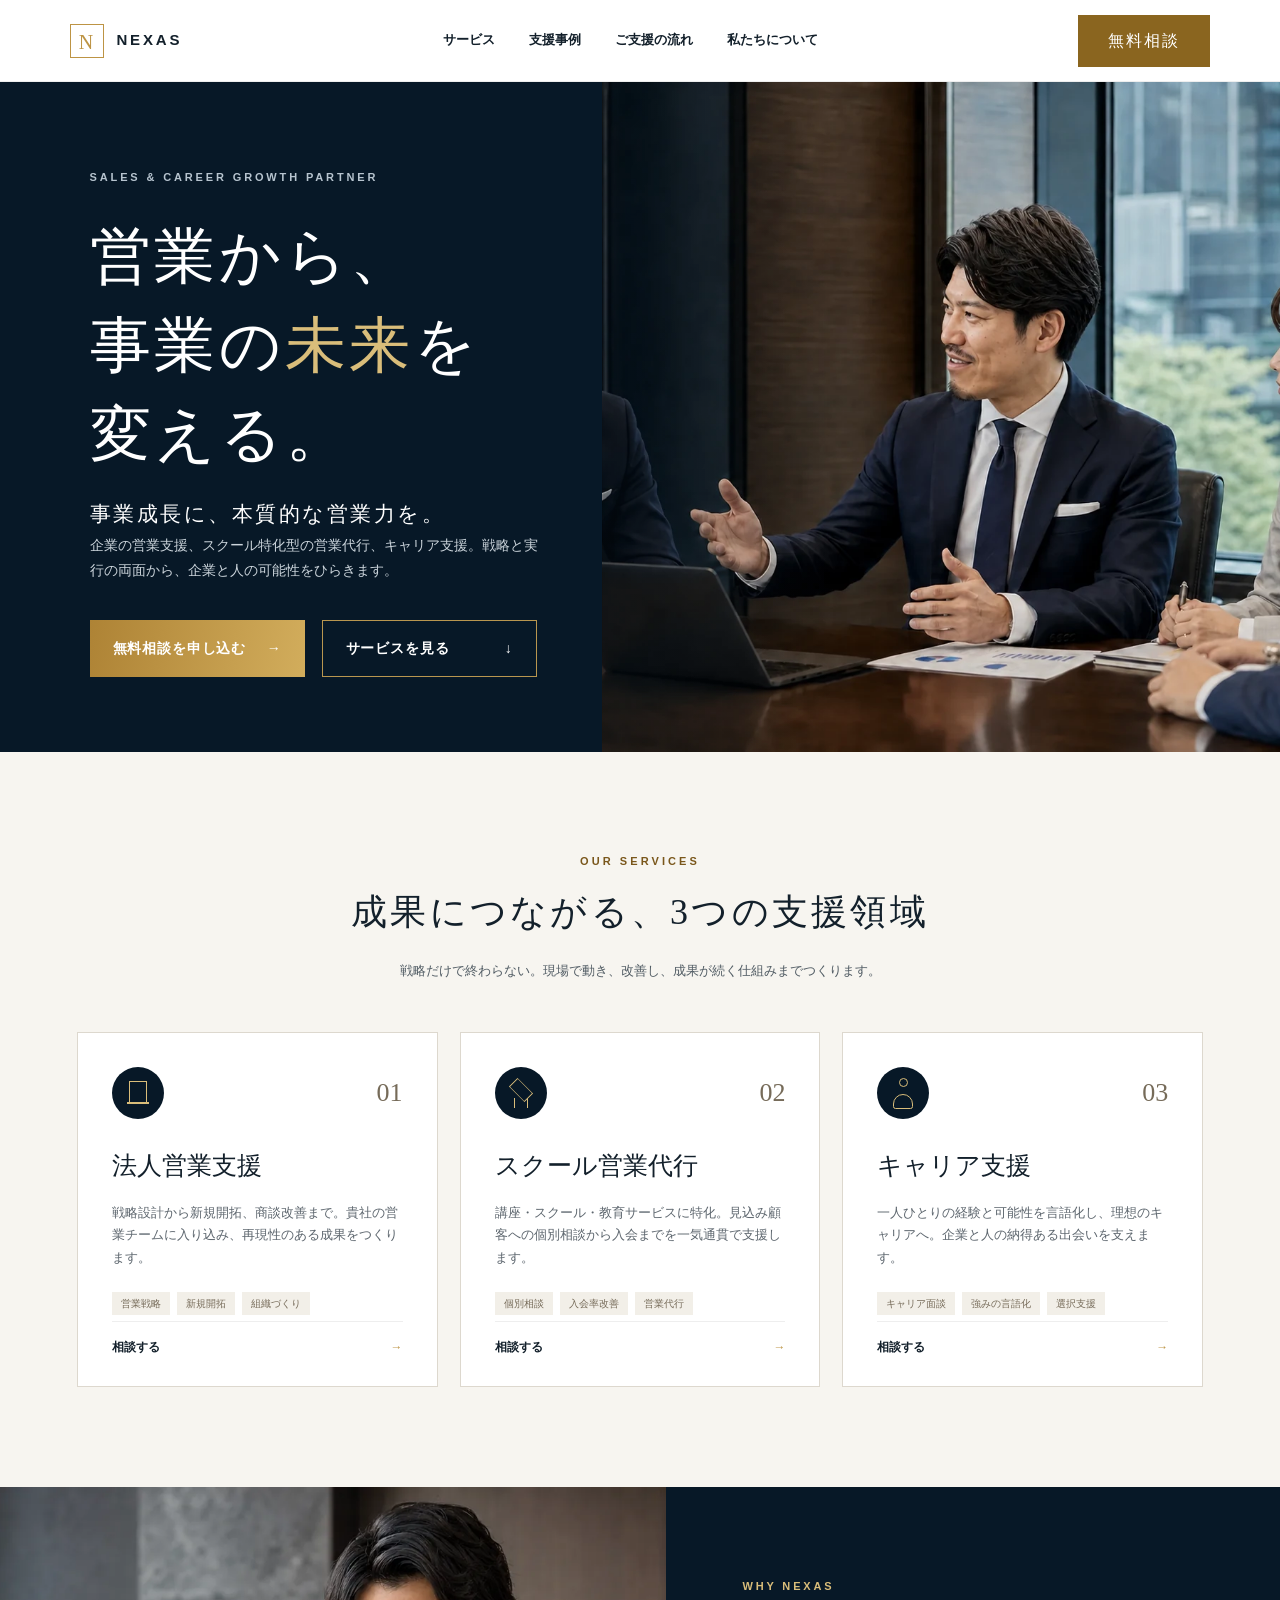
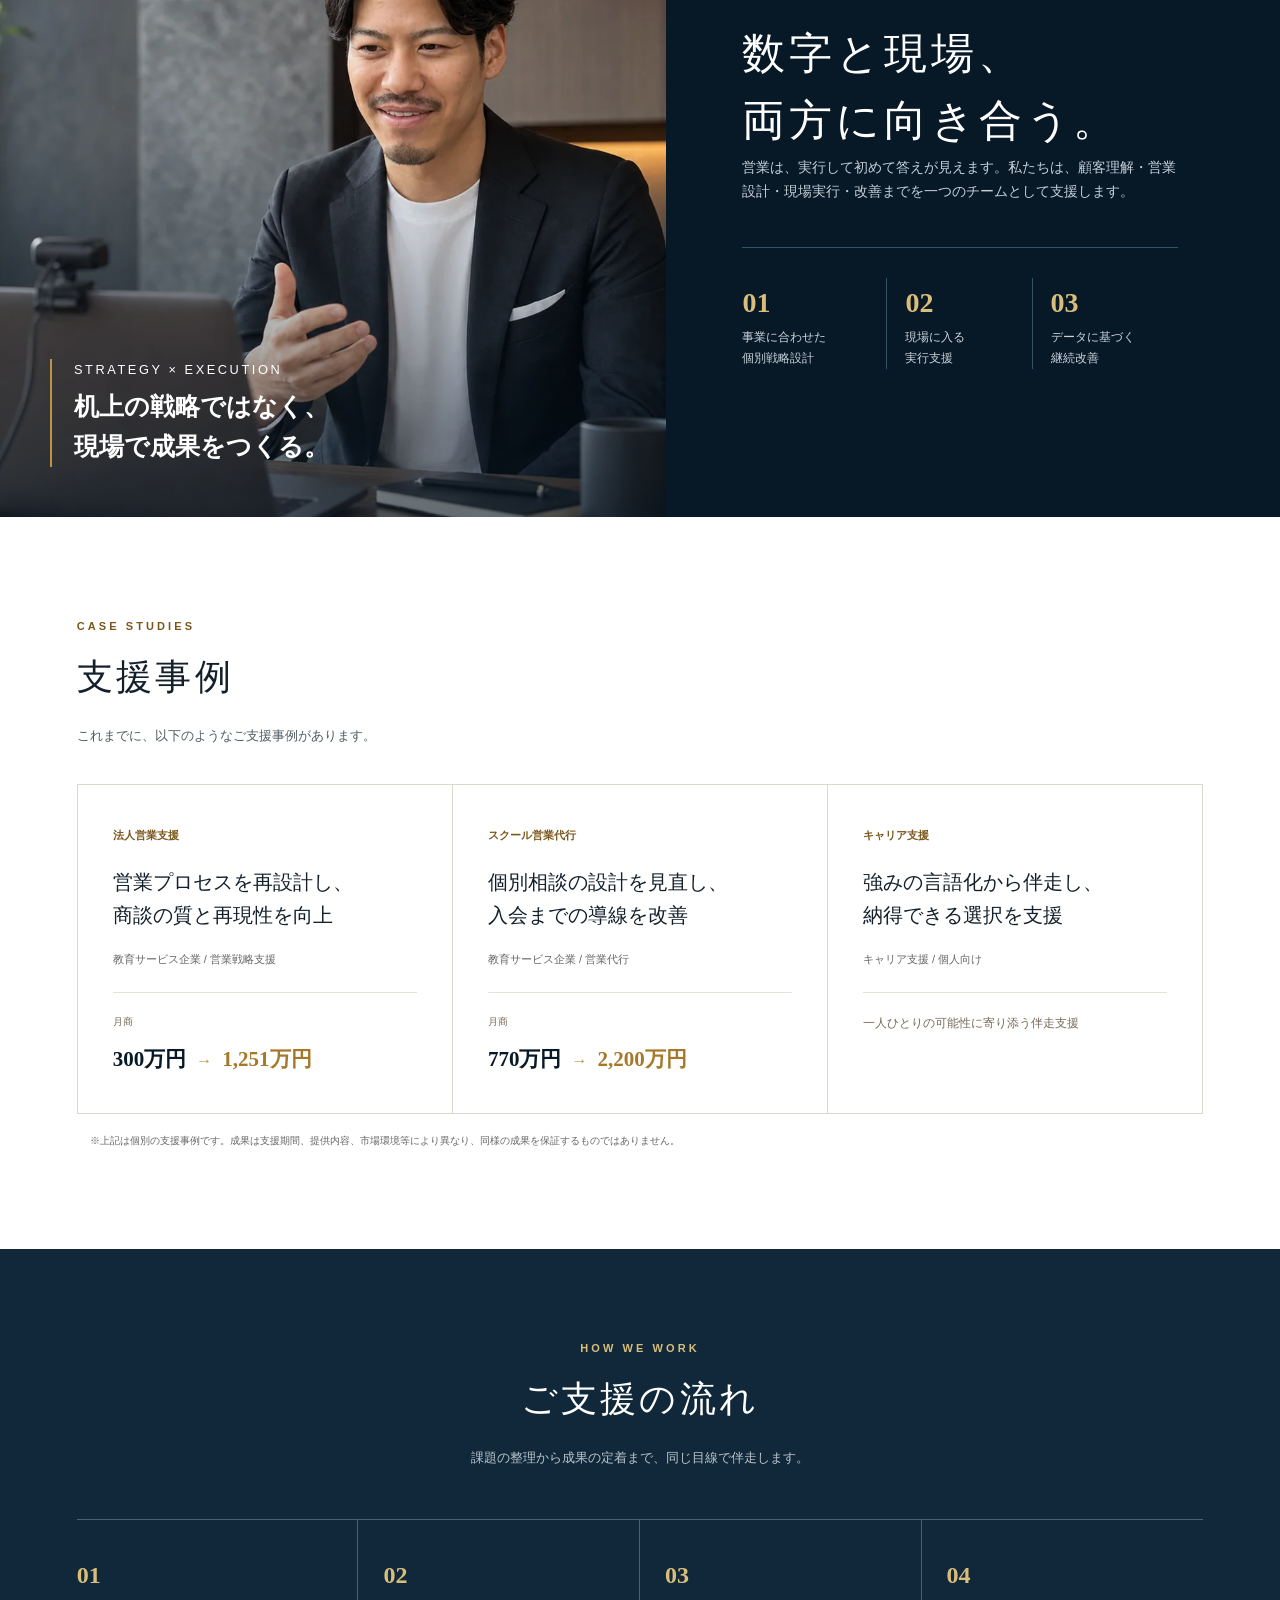
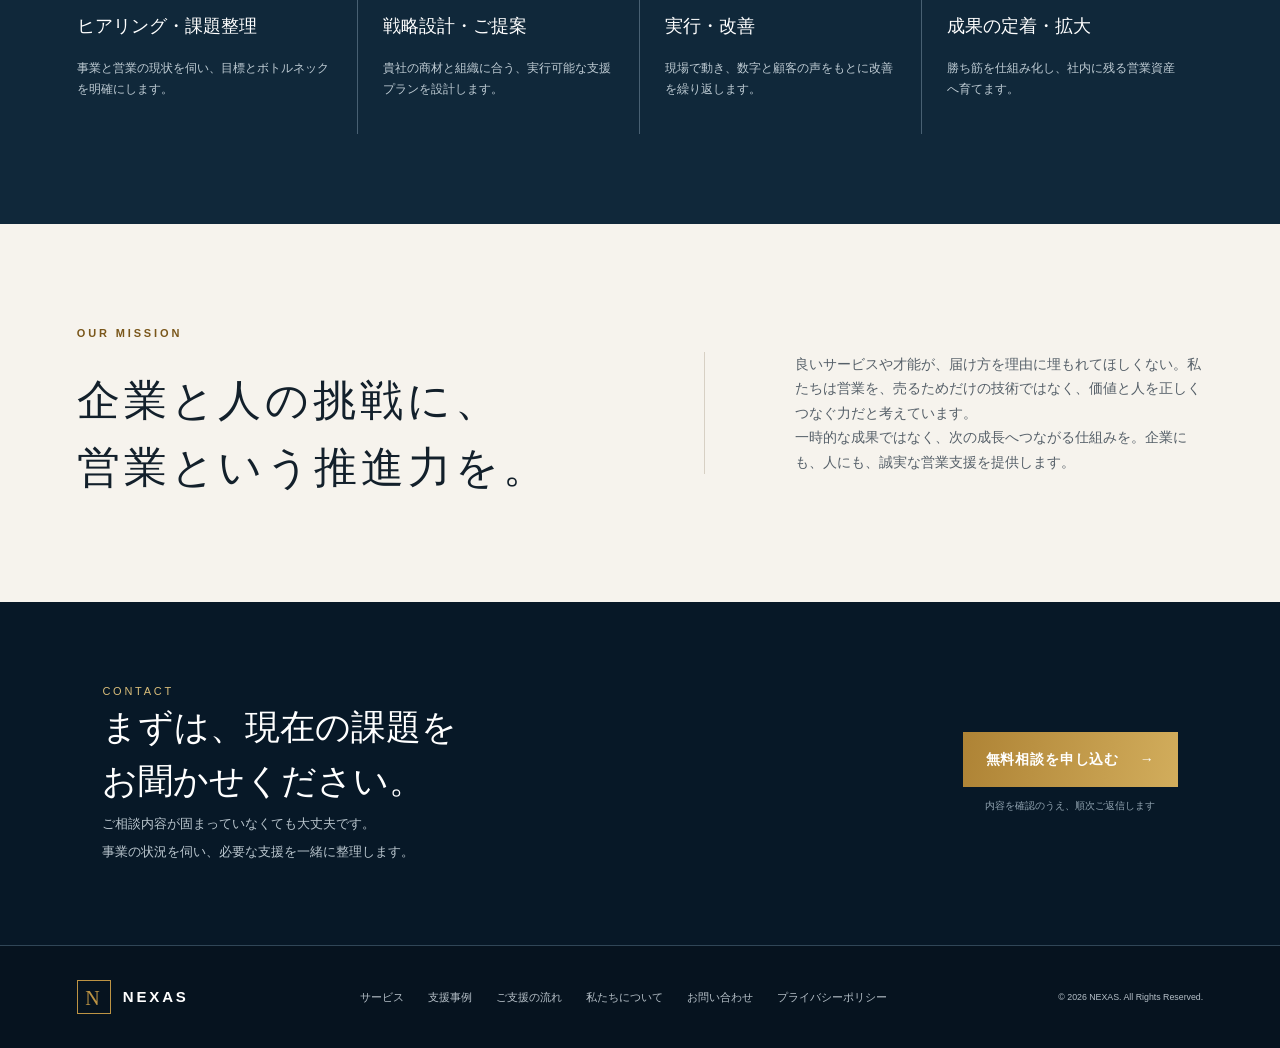
==== commit de53ef73: "Route all contact actions to working Formrun form" ====
--- a/index.html
+++ b/index.html
@@ -1,2 +1,2 @@
-<!DOCTYPE html><html lang="ja"><head><meta charSet="utf-8"/><meta name="viewport" content="width=device-width, initial-scale=1"/><link rel="stylesheet" href="/app/globals.css" data-rsc-css-href="/app/globals.css" data-precedence="vite-rsc/importer-resources"/><title>NEXAS | 営業から、事業の未来を変える。</title><meta name="description" content="法人営業支援、スクール特化型営業代行、キャリア支援。戦略と実行の両面から、企業と人の可能性をひらきます。"/><meta property="og:title" content="NEXAS | 営業から、事業の未来を変える。"/><meta property="og:description" content="法人営業支援、スクール特化型営業代行、キャリア支援。戦略と実行の両面から、企業と人の可能性をひらきます。"/><meta property="og:type" content="website"/><meta property="og:image" content="https://alaskaito87.github.io/og.jpg"/><meta property="og:image:width" content="1200"/><meta property="og:image:height" content="630"/><meta property="og:image:alt" content="NEXAS 営業から、事業の未来を変える。"/><meta name="twitter:card" content="summary_large_image"/><meta name="twitter:title" content="NEXAS | 営業から、事業の未来を変える。"/><meta name="twitter:description" content="法人営業支援、スクール特化型営業代行、キャリア支援。戦略と実行の両面から、企業と人の可能性をひらきます。"/><meta name="twitter:image" content="https://alaskaito87.github.io/og.jpg"/><link rel="icon" href="/favicon.svg"/>
-</head><body><main><header class="header"><a href="/" class="brand" aria-label="NEXAS トップページへ"><span class="brand-mark" aria-hidden="true">N</span><span>NEXAS</span></a><nav aria-label="メインナビゲーション"><a href="/#services">サービス</a><a href="/#cases">支援事例</a><a href="/#flow">ご支援の流れ</a><a href="/#about">私たちについて</a></nav><div class="mobile-menu"><button type="button" class="mobile-menu-button" aria-label="メニューを開く" aria-expanded="false" aria-controls="mobile-navigation"><span></span><span></span><span></span></button><nav id="mobile-navigation" aria-label="モバイルナビゲーション" hidden><a href="/#services">サービス</a><a href="/#cases">支援事例</a><a href="/#flow">ご支援の流れ</a><a href="/#about">私たちについて</a><a href="/privacy">プライバシーポリシー</a></nav></div><a href="/contact" class="header-cta">無料相談</a></header><section class="hero" id="top"><div class="hero-copy"><p class="eyebrow">SALES &amp; CAREER GROWTH PARTNER</p><h1>営業から、<br/>事業の<span>未来</span>を変える。</h1><p class="lead">事業成長に、本質的な営業力を。</p><p class="hero-description">企業の営業支援、スクール特化型の営業代行、キャリア支援。戦略と実行の両面から、企業と人の可能性をひらきます。</p><div class="hero-actions"><a href="/contact" class="button button-gold">無料相談を申し込む <span>→</span></a><a href="#services" class="button button-outline">サービスを見る <span>↓</span></a></div></div><div class="hero-image" role="img" aria-label="小林海斗が営業戦略について話し合う会議風景"></div></section><section class="service-section section" id="services"><div class="section-heading"><p>OUR SERVICES</p><h2>成果につながる、3つの支援領域</h2><span>戦略だけで終わらない。現場で動き、改善し、成果が続く仕組みまでつくります。</span></div><div class="service-grid"><article class="service-card"><div class="service-top"><span class="service-icon icon-building" aria-hidden="true"></span><small>01</small></div><h3>法人営業支援</h3><p>戦略設計から新規開拓、商談改善まで。貴社の営業チームに入り込み、再現性のある成果をつくります。</p><div class="tags"><span>営業戦略</span><span>新規開拓</span><span>組織づくり</span></div><a href="/contact" aria-label="法人営業支援について相談する">相談する <b>→</b></a></article><article class="service-card"><div class="service-top"><span class="service-icon icon-school" aria-hidden="true"></span><small>02</small></div><h3>スクール営業代行</h3><p>講座・スクール・教育サービスに特化。見込み顧客への個別相談から入会までを一気通貫で支援します。</p><div class="tags"><span>個別相談</span><span>入会率改善</span><span>営業代行</span></div><a href="/contact" aria-label="スクール営業代行について相談する">相談する <b>→</b></a></article><article class="service-card"><div class="service-top"><span class="service-icon icon-person" aria-hidden="true"></span><small>03</small></div><h3>キャリア支援</h3><p>一人ひとりの経験と可能性を言語化し、理想のキャリアへ。企業と人の納得ある出会いを支えます。</p><div class="tags"><span>キャリア面談</span><span>強みの言語化</span><span>選択支援</span></div><a href="/contact" aria-label="キャリア支援について相談する">相談する <b>→</b></a></article></div></section><section class="results" id="results"><div class="results-photo"><div class="results-label"><small>STRATEGY × EXECUTION</small><strong>机上の戦略ではなく、<br/>現場で成果をつくる。</strong></div></div><div class="results-content"><p class="eyebrow gold">WHY NEXAS</p><h2>数字と現場、<br/>両方に向き合う。</h2><p>営業は、実行して初めて答えが見えます。私たちは、顧客理解・営業設計・現場実行・改善までを一つのチームとして支援します。</p><div class="metrics"><div><strong>01</strong><span>事業に合わせた<br/>個別戦略設計</span></div><div><strong>02</strong><span>現場に入る<br/>実行支援</span></div><div><strong>03</strong><span>データに基づく<br/>継続改善</span></div></div></div></section><section class="case-section section" id="cases" aria-labelledby="case-title"><div class="section-heading left"><p>CASE STUDIES</p><h2 id="case-title">支援事例</h2><span>これまでに、以下のようなご支援事例があります。</span></div><div class="case-grid"><article><span>法人営業支援</span><h3>営業プロセスを再設計し、<br/>商談の質と再現性を向上</h3><p>教育サービス企業 / 営業戦略支援</p><div class="case-result"><small>月商</small><strong>300万円</strong><i>→</i><strong>1,251万円</strong></div></article><article><span>スクール営業代行</span><h3>個別相談の設計を見直し、<br/>入会までの導線を改善</h3><p>教育サービス企業 / 営業代行</p><div class="case-result"><small>月商</small><strong>770万円</strong><i>→</i><strong>2,200万円</strong></div></article><article><span>キャリア支援</span><h3>強みの言語化から伴走し、<br/>納得できる選択を支援</h3><p>キャリア支援 / 個人向け</p><div class="case-note">一人ひとりの可能性に寄り添う伴走支援</div></article></div><p class="case-disclaimer">※上記は個別の支援事例です。成果は支援期間、提供内容、市場環境等により異なり、同様の成果を保証するものではありません。</p></section><section class="flow-section" id="flow"><div class="section-heading light"><p>HOW WE WORK</p><h2>ご支援の流れ</h2><span>課題の整理から成果の定着まで、同じ目線で伴走します。</span></div><div class="steps"><article><strong>01</strong><h3>ヒアリング・課題整理</h3><p>事業と営業の現状を伺い、目標とボトルネックを明確にします。</p></article><article><strong>02</strong><h3>戦略設計・ご提案</h3><p>貴社の商材と組織に合う、実行可能な支援プランを設計します。</p></article><article><strong>03</strong><h3>実行・改善</h3><p>現場で動き、数字と顧客の声をもとに改善を繰り返します。</p></article><article><strong>04</strong><h3>成果の定着・拡大</h3><p>勝ち筋を仕組み化し、社内に残る営業資産へ育てます。</p></article></div></section><section class="about section" id="about"><div><p class="eyebrow gold">OUR MISSION</p><h2>企業と人の挑戦に、<br/>営業という推進力を。</h2></div><div><p>良いサービスや才能が、届け方を理由に埋もれてほしくない。私たちは営業を、売るためだけの技術ではなく、価値と人を正しくつなぐ力だと考えています。</p><p>一時的な成果ではなく、次の成長へつながる仕組みを。企業にも、人にも、誠実な営業支援を提供します。</p></div></section><section class="contact" id="contact"><div><p>CONTACT</p><h2>まずは、現在の課題を<br/>お聞かせください。</h2><span>ご相談内容が固まっていなくても大丈夫です。<br/>事業の状況を伺い、必要な支援を一緒に整理します。</span></div><div class="contact-actions"><a href="/contact" class="button button-gold">無料相談を申し込む <span>→</span></a><small>内容を確認のうえ、順次ご返信します</small></div></section><footer><a href="/" class="brand" aria-label="NEXAS トップページへ"><span class="brand-mark" aria-hidden="true">N</span><span>NEXAS</span></a><div class="footer-links"><a href="/#services">サービス</a><a href="/#cases">支援事例</a><a href="/#flow">ご支援の流れ</a><a href="/#about">私たちについて</a><a href="/contact">お問い合わせ</a><a href="/privacy">プライバシーポリシー</a></div><small>© 2026 NEXAS. All Rights Reserved.</small></footer></main><script>(()=>{const m=document.querySelector('.mobile-menu');if(!m)return;const b=m.querySelector('button');const n=m.querySelector('nav');const close=()=>{m.classList.remove('is-open');b.setAttribute('aria-expanded','false');b.setAttribute('aria-label','メニューを開く');n.hidden=true};b.addEventListener('click',()=>{const open=!m.classList.contains('is-open');m.classList.toggle('is-open',open);b.setAttribute('aria-expanded',String(open));b.setAttribute('aria-label',open?'メニューを閉じる':'メニューを開く');n.hidden=!open});n.addEventListener('click',e=>{if(e.target.closest('a'))close()});document.addEventListener('keydown',e=>{if(e.key==='Escape')close()});document.addEventListener('pointerdown',e=>{if(!m.contains(e.target))close()})})();</script></body></html>+<!DOCTYPE html><html lang="ja"><head><meta charSet="utf-8"/><meta name="viewport" content="width=device-width, initial-scale=1"/><link rel="stylesheet" href="/assets/index-DuE2Ydmf.css" data-rsc-css-href="/assets/index-DuE2Ydmf.css" data-precedence="vite-rsc/importer-resources"/><title>NEXAS | 営業から、事業の未来を変える。</title><meta name="description" content="法人営業支援、スクール特化型営業代行、キャリア支援。戦略と実行の両面から、企業と人の可能性をひらきます。"/><meta property="og:title" content="NEXAS | 営業から、事業の未来を変える。"/><meta property="og:description" content="法人営業支援、スクール特化型営業代行、キャリア支援。戦略と実行の両面から、企業と人の可能性をひらきます。"/><meta property="og:type" content="website"/><meta property="og:image" content="https://alaskaito87.github.io/og.jpg"/><meta property="og:image:width" content="1200"/><meta property="og:image:height" content="630"/><meta property="og:image:alt" content="NEXAS 営業から、事業の未来を変える。"/><meta name="twitter:card" content="summary_large_image"/><meta name="twitter:title" content="NEXAS | 営業から、事業の未来を変える。"/><meta name="twitter:description" content="法人営業支援、スクール特化型営業代行、キャリア支援。戦略と実行の両面から、企業と人の可能性をひらきます。"/><meta name="twitter:image" content="https://alaskaito87.github.io/og.jpg"/><link rel="icon" href="/favicon.svg"/>
+</head><body><main><header class="header"><a href="/" class="brand" aria-label="NEXAS トップページへ"><span class="brand-mark" aria-hidden="true">N</span><span>NEXAS</span></a><nav aria-label="メインナビゲーション"><a href="/#services">サービス</a><a href="/#cases">支援事例</a><a href="/#flow">ご支援の流れ</a><a href="/#about">私たちについて</a></nav><div class="mobile-menu"><button type="button" class="mobile-menu-button" aria-label="メニューを開く" aria-expanded="false" aria-controls="mobile-navigation"><span></span><span></span><span></span></button><nav id="mobile-navigation" aria-label="モバイルナビゲーション" hidden><a href="/#services">サービス</a><a href="/#cases">支援事例</a><a href="/#flow">ご支援の流れ</a><a href="/#about">私たちについて</a><a href="/privacy">プライバシーポリシー</a></nav></div><a class="header-cta" href="https://form.run/@alaskaito--BL2ugnS6lCQ9UQUZF1IB">無料相談</a></header><section class="hero" id="top"><div class="hero-copy"><p class="eyebrow">SALES &amp; CAREER GROWTH PARTNER</p><h1>営業から、<br/>事業の<span>未来</span>を変える。</h1><p class="lead">事業成長に、本質的な営業力を。</p><p class="hero-description">企業の営業支援、スクール特化型の営業代行、キャリア支援。戦略と実行の両面から、企業と人の可能性をひらきます。</p><div class="hero-actions"><a class="button button-gold" href="https://form.run/@alaskaito--BL2ugnS6lCQ9UQUZF1IB">無料相談を申し込む <span>→</span></a><a href="#services" class="button button-outline">サービスを見る <span>↓</span></a></div></div><div class="hero-image" role="img" aria-label="小林海斗が営業戦略について話し合う会議風景"></div></section><section class="service-section section" id="services"><div class="section-heading"><p>OUR SERVICES</p><h2>成果につながる、3つの支援領域</h2><span>戦略だけで終わらない。現場で動き、改善し、成果が続く仕組みまでつくります。</span></div><div class="service-grid"><article class="service-card"><div class="service-top"><span class="service-icon icon-building" aria-hidden="true"></span><small>01</small></div><h3>法人営業支援</h3><p>戦略設計から新規開拓、商談改善まで。貴社の営業チームに入り込み、再現性のある成果をつくります。</p><div class="tags"><span>営業戦略</span><span>新規開拓</span><span>組織づくり</span></div><a href="https://form.run/@alaskaito--BL2ugnS6lCQ9UQUZF1IB" aria-label="法人営業支援について相談する">相談する <b>→</b></a></article><article class="service-card"><div class="service-top"><span class="service-icon icon-school" aria-hidden="true"></span><small>02</small></div><h3>スクール営業代行</h3><p>講座・スクール・教育サービスに特化。見込み顧客への個別相談から入会までを一気通貫で支援します。</p><div class="tags"><span>個別相談</span><span>入会率改善</span><span>営業代行</span></div><a href="https://form.run/@alaskaito--BL2ugnS6lCQ9UQUZF1IB" aria-label="スクール営業代行について相談する">相談する <b>→</b></a></article><article class="service-card"><div class="service-top"><span class="service-icon icon-person" aria-hidden="true"></span><small>03</small></div><h3>キャリア支援</h3><p>一人ひとりの経験と可能性を言語化し、理想のキャリアへ。企業と人の納得ある出会いを支えます。</p><div class="tags"><span>キャリア面談</span><span>強みの言語化</span><span>選択支援</span></div><a href="https://form.run/@alaskaito--BL2ugnS6lCQ9UQUZF1IB" aria-label="キャリア支援について相談する">相談する <b>→</b></a></article></div></section><section class="results" id="results"><div class="results-photo"><div class="results-label"><small>STRATEGY × EXECUTION</small><strong>机上の戦略ではなく、<br/>現場で成果をつくる。</strong></div></div><div class="results-content"><p class="eyebrow gold">WHY NEXAS</p><h2>数字と現場、<br/>両方に向き合う。</h2><p>営業は、実行して初めて答えが見えます。私たちは、顧客理解・営業設計・現場実行・改善までを一つのチームとして支援します。</p><div class="metrics"><div><strong>01</strong><span>事業に合わせた<br/>個別戦略設計</span></div><div><strong>02</strong><span>現場に入る<br/>実行支援</span></div><div><strong>03</strong><span>データに基づく<br/>継続改善</span></div></div></div></section><section class="case-section section" id="cases" aria-labelledby="case-title"><div class="section-heading left"><p>CASE STUDIES</p><h2 id="case-title">支援事例</h2><span>これまでに、以下のようなご支援事例があります。</span></div><div class="case-grid"><article><span>法人営業支援</span><h3>営業プロセスを再設計し、<br/>商談の質と再現性を向上</h3><p>教育サービス企業 / 営業戦略支援</p><div class="case-result"><small>月商</small><strong>300万円</strong><i>→</i><strong>1,251万円</strong></div></article><article><span>スクール営業代行</span><h3>個別相談の設計を見直し、<br/>入会までの導線を改善</h3><p>教育サービス企業 / 営業代行</p><div class="case-result"><small>月商</small><strong>770万円</strong><i>→</i><strong>2,200万円</strong></div></article><article><span>キャリア支援</span><h3>強みの言語化から伴走し、<br/>納得できる選択を支援</h3><p>キャリア支援 / 個人向け</p><div class="case-note">一人ひとりの可能性に寄り添う伴走支援</div></article></div><p class="case-disclaimer">※上記は個別の支援事例です。成果は支援期間、提供内容、市場環境等により異なり、同様の成果を保証するものではありません。</p></section><section class="flow-section" id="flow"><div class="section-heading light"><p>HOW WE WORK</p><h2>ご支援の流れ</h2><span>課題の整理から成果の定着まで、同じ目線で伴走します。</span></div><div class="steps"><article><strong>01</strong><h3>ヒアリング・課題整理</h3><p>事業と営業の現状を伺い、目標とボトルネックを明確にします。</p></article><article><strong>02</strong><h3>戦略設計・ご提案</h3><p>貴社の商材と組織に合う、実行可能な支援プランを設計します。</p></article><article><strong>03</strong><h3>実行・改善</h3><p>現場で動き、数字と顧客の声をもとに改善を繰り返します。</p></article><article><strong>04</strong><h3>成果の定着・拡大</h3><p>勝ち筋を仕組み化し、社内に残る営業資産へ育てます。</p></article></div></section><section class="about section" id="about"><div><p class="eyebrow gold">OUR MISSION</p><h2>企業と人の挑戦に、<br/>営業という推進力を。</h2></div><div><p>良いサービスや才能が、届け方を理由に埋もれてほしくない。私たちは営業を、売るためだけの技術ではなく、価値と人を正しくつなぐ力だと考えています。</p><p>一時的な成果ではなく、次の成長へつながる仕組みを。企業にも、人にも、誠実な営業支援を提供します。</p></div></section><section class="contact" id="contact"><div><p>CONTACT</p><h2>まずは、現在の課題を<br/>お聞かせください。</h2><span>ご相談内容が固まっていなくても大丈夫です。<br/>事業の状況を伺い、必要な支援を一緒に整理します。</span></div><div class="contact-actions"><a class="button button-gold" href="https://form.run/@alaskaito--BL2ugnS6lCQ9UQUZF1IB">無料相談を申し込む <span>→</span></a><small>内容を確認のうえ、順次ご返信します</small></div></section><footer><a href="/" class="brand" aria-label="NEXAS トップページへ"><span class="brand-mark" aria-hidden="true">N</span><span>NEXAS</span></a><div class="footer-links"><a href="/#services">サービス</a><a href="/#cases">支援事例</a><a href="/#flow">ご支援の流れ</a><a href="/#about">私たちについて</a><a href="https://form.run/@alaskaito--BL2ugnS6lCQ9UQUZF1IB">お問い合わせ</a><a href="/privacy">プライバシーポリシー</a></div><small>© 2026 NEXAS. All Rights Reserved.</small></footer></main><script>(()=>{const m=document.querySelector('.mobile-menu');if(!m)return;const b=m.querySelector('button');const n=m.querySelector('nav');const close=()=>{m.classList.remove('is-open');b.setAttribute('aria-expanded','false');b.setAttribute('aria-label','メニューを開く');n.hidden=true};b.addEventListener('click',()=>{const open=!m.classList.contains('is-open');m.classList.toggle('is-open',open);b.setAttribute('aria-expanded',String(open));b.setAttribute('aria-label',open?'メニューを閉じる':'メニューを開く');n.hidden=!open});n.addEventListener('click',e=>{if(e.target.closest('a'))close()});document.addEventListener('keydown',e=>{if(e.key==='Escape')close()});document.addEventListener('pointerdown',e=>{if(!m.contains(e.target))close()})})();</script></body></html>
--- a/assets/index-DuE2Ydmf.css
+++ b/assets/index-DuE2Ydmf.css
@@ -0,0 +1,2 @@
+/*! tailwindcss v4.2.1 | MIT License | https://tailwindcss.com */
+@layer theme{:root,:host{--font-sans:ui-sans-serif, system-ui, sans-serif, "Apple Color Emoji", "Segoe UI Emoji", "Segoe UI Symbol", "Noto Color Emoji";--font-mono:ui-monospace, SFMono-Regular, Menlo, Monaco, Consolas, "Liberation Mono", "Courier New", monospace;--spacing:.25rem;--default-font-family:var(--font-sans);--default-mono-font-family:var(--font-mono)}}@layer base{*,:after,:before,::backdrop{box-sizing:border-box;border:0 solid;margin:0;padding:0}::file-selector-button{box-sizing:border-box;border:0 solid;margin:0;padding:0}html,:host{-webkit-text-size-adjust:100%;tab-size:4;line-height:1.5;font-family:var(--default-font-family,ui-sans-serif, system-ui, sans-serif, "Apple Color Emoji", "Segoe UI Emoji", "Segoe UI Symbol", "Noto Color Emoji");font-feature-settings:var(--default-font-feature-settings,normal);font-variation-settings:var(--default-font-variation-settings,normal);-webkit-tap-highlight-color:transparent}hr{height:0;color:inherit;border-top-width:1px}abbr:where([title]){-webkit-text-decoration:underline dotted;text-decoration:underline dotted}h1,h2,h3,h4,h5,h6{font-size:inherit;font-weight:inherit}a{color:inherit;-webkit-text-decoration:inherit;-webkit-text-decoration:inherit;-webkit-text-decoration:inherit;-webkit-text-decoration:inherit;text-decoration:inherit}b,strong{font-weight:bolder}code,kbd,samp,pre{font-family:var(--default-mono-font-family,ui-monospace, SFMono-Regular, Menlo, Monaco, Consolas, "Liberation Mono", "Courier New", monospace);font-feature-settings:var(--default-mono-font-feature-settings,normal);font-variation-settings:var(--default-mono-font-variation-settings,normal);font-size:1em}small{font-size:80%}sub,sup{vertical-align:baseline;font-size:75%;line-height:0;position:relative}sub{bottom:-.25em}sup{top:-.5em}table{text-indent:0;border-color:inherit;border-collapse:collapse}:-moz-focusring{outline:auto}progress{vertical-align:baseline}summary{display:list-item}ol,ul,menu{list-style:none}img,svg,video,canvas,audio,iframe,embed,object{vertical-align:middle;display:block}img,video{max-width:100%;height:auto}button,input,select,optgroup,textarea{font:inherit;font-feature-settings:inherit;font-variation-settings:inherit;letter-spacing:inherit;color:inherit;opacity:1;background-color:#0000;border-radius:0}::file-selector-button{font:inherit;font-feature-settings:inherit;font-variation-settings:inherit;letter-spacing:inherit;color:inherit;opacity:1;background-color:#0000;border-radius:0}:where(select:is([multiple],[size])) optgroup{font-weight:bolder}:where(select:is([multiple],[size])) optgroup option{padding-inline-start:20px}::file-selector-button{margin-inline-end:4px}::placeholder{opacity:1}@supports (not ((-webkit-appearance:-apple-pay-button))) or (contain-intrinsic-size:1px){::placeholder{color:currentColor}@supports (color:color-mix(in lab, red, red)){::placeholder{color:color-mix(in oklab, currentcolor 50%, transparent)}}}textarea{resize:vertical}::-webkit-search-decoration{-webkit-appearance:none}::-webkit-date-and-time-value{min-height:1lh;text-align:inherit}::-webkit-datetime-edit{display:inline-flex}::-webkit-datetime-edit-fields-wrapper{padding:0}::-webkit-datetime-edit{padding-block:0}::-webkit-datetime-edit-year-field{padding-block:0}::-webkit-datetime-edit-month-field{padding-block:0}::-webkit-datetime-edit-day-field{padding-block:0}::-webkit-datetime-edit-hour-field{padding-block:0}::-webkit-datetime-edit-minute-field{padding-block:0}::-webkit-datetime-edit-second-field{padding-block:0}::-webkit-datetime-edit-millisecond-field{padding-block:0}::-webkit-datetime-edit-meridiem-field{padding-block:0}::-webkit-calendar-picker-indicator{line-height:1}:-moz-ui-invalid{box-shadow:none}button,input:where([type=button],[type=reset],[type=submit]){appearance:button}::file-selector-button{appearance:button}::-webkit-inner-spin-button{height:auto}::-webkit-outer-spin-button{height:auto}[hidden]:where(:not([hidden=until-found])){display:none!important}}@layer components;@layer utilities{.relative{position:relative}.start{inset-inline-start:var(--spacing)}.hidden{display:none}.table{display:table}}:root{--navy:#071827;--navy2:#0c253a;--gold:#bd9444;--gold-text:#7a571b;--gold2:#d9bd7a;--paper:#f7f5f0;--ink:#13202b;--line:#ddd8ce}*{box-sizing:border-box}html{scroll-behavior:smooth}body{color:var(--ink);background:#fff;margin:0;font-family:Noto Sans JP,Hiragino Kaku Gothic ProN,Yu Gothic,sans-serif;line-height:1.75}a{color:inherit;text-decoration:none}h1,h2,h3,p{margin-top:0}.header{z-index:30;background:#fff;border-bottom:1px solid #eee;justify-content:space-between;align-items:center;height:82px;padding:0 5.5vw;display:flex;position:sticky;top:0}.brand{letter-spacing:.19em;align-items:center;gap:12px;font-size:15px;font-weight:700;display:flex}.brand-mark{border:1px solid var(--gold);width:34px;height:34px;color:var(--gold);place-items:center;font-family:Georgia,serif;font-size:20px;font-weight:400;display:grid}.header nav{gap:34px;font-size:13px;font-weight:600;display:flex}.header nav a,.footer-links a{transition:all .2s}.header nav a:hover{color:var(--gold)}.header-cta{color:#fff;letter-spacing:.12em;background:#8a651f;padding:12px 30px;font-family:serif}.hero{background:var(--navy);color:#fff;grid-template-columns:47% 53%;min-height:620px;display:grid;overflow:hidden}.hero-copy{z-index:2;background:linear-gradient(112deg,var(--navy) 0%,var(--navy) 88%,transparent 88%);padding:86px 5vw 75px 7vw;position:relative}.hero-image{background-image:linear-gradient(90deg,#07182752,#0000 34%),url(/nexas-boardroom-v2.webp);background-position:50%;background-size:cover}.eyebrow{letter-spacing:.26em;color:#b7c4cf;margin-bottom:25px;font-size:11px;font-weight:700}.hero h1{letter-spacing:.06em;margin-bottom:17px;font-family:Yu Mincho,Hiragino Mincho ProN,serif;font-size:clamp(44px,4.8vw,76px);font-weight:500;line-height:1.45}.hero h1 span{color:var(--gold2)}.lead{letter-spacing:.12em;font-family:Yu Mincho,serif;font-size:21px}.hero-description{color:#cbd4db;max-width:570px;font-size:14px}.hero-actions{gap:17px;margin-top:38px;display:flex}.button{letter-spacing:.06em;justify-content:space-between;align-items:center;min-width:215px;padding:15px 23px;font-size:14px;font-weight:700;transition:all .25s;display:inline-flex}.button:hover{transform:translateY(-2px)}.button-gold{color:#fff;background:linear-gradient(100deg,#ae8335,#d2ad5c)}.button-outline{color:#fff;border:1px solid #b9964f}.button-dark{background:var(--navy);color:#fff}.section{padding:100px 6vw}.section-heading{text-align:center;margin-bottom:48px}.section-heading>p{letter-spacing:.28em;color:var(--gold-text);margin-bottom:10px;font-size:11px;font-weight:800}.section-heading h2{letter-spacing:.09em;margin-bottom:12px;font-family:Yu Mincho,serif;font-size:36px;font-weight:500}.section-heading span{color:#505b63;font-size:13px}.service-section{background:var(--paper)}.service-grid{grid-template-columns:repeat(3,1fr);gap:22px;max-width:1320px;margin:auto;display:grid}.service-card{border:1px solid var(--line);background:#fff;min-height:355px;padding:34px;transition:all .25s;position:relative}.service-card:hover{transform:translateY(-6px);box-shadow:0 18px 42px #091e2d1a}.service-top{justify-content:space-between;align-items:center;display:flex}.service-top small{color:#766b59;font-family:Georgia,serif;font-size:26px}.service-icon{background:var(--navy);width:52px;height:52px;color:var(--gold2);border-radius:50%;place-items:center;font-size:25px;display:grid}.service-icon:before,.service-icon:after{content:"";display:block;position:absolute}.service-icon{position:relative}.icon-building:before{border:1.5px solid var(--gold2);border-bottom:0;width:18px;height:21px;top:14px}.icon-building:after{background:var(--gold2);width:22px;height:1.5px;box-shadow:-5px -11px 0 -4px var(--navy),5px -11px 0 -4px var(--navy);bottom:15px}.icon-school:before{border:1.5px solid var(--gold2);width:22px;height:22px;top:12px;transform:rotate(45deg)scaleY(.55)}.icon-school:after{border-left:1.5px solid var(--gold2);border-right:1.5px solid var(--gold2);width:14px;height:10px;bottom:11px}.icon-person:before{border:1.5px solid var(--gold2);border-radius:50%;width:9px;height:9px;top:11px}.icon-person:after{border:1.5px solid var(--gold2);border-radius:12px 12px 3px 3px;width:20px;height:15px;bottom:10px}.service-card h3{margin:25px 0 14px;font-family:Yu Mincho,serif;font-size:25px}.service-card>p{color:#5d666e;font-size:13px}.tags{flex-wrap:wrap;gap:7px;margin:22px 0;display:flex}.tags span{color:#766b59;background:#f2efe8;padding:3px 9px;font-size:10px}.service-card>a{border-top:1px solid #eee;justify-content:space-between;padding-top:15px;font-size:12px;font-weight:700;display:flex;position:absolute;bottom:28px;left:34px;right:34px}.service-card>a b{color:var(--gold)}.results{background:var(--navy);color:#fff;grid-template-columns:52% 48%;min-height:630px;display:grid}.results-photo{background:linear-gradient(#0000 40%,#07182794),url(/nexas-online-meeting.webp) 50%/cover;align-items:flex-end;padding:50px;display:flex}.results-label{border-left:2px solid var(--gold);flex-direction:column;padding-left:22px;display:flex}.results-label small{letter-spacing:.2em}.results-label strong{margin-top:6px;font-family:Yu Mincho,serif;font-size:25px;line-height:1.6}.results-content{padding:90px 8vw 70px 6vw}.gold{color:var(--gold2)}.results-content h2,.about h2{letter-spacing:.09em;font-family:Yu Mincho,serif;font-size:43px;font-weight:500;line-height:1.55}.results-content>p:not(.eyebrow){color:#c6d0d8;font-size:14px}.metrics{border-top:1px solid #365064;grid-template-columns:repeat(3,1fr);margin-top:43px;padding-top:30px;display:grid}.metrics div{border-right:1px solid #365064;flex-direction:column;padding:0 18px;display:flex}.metrics div:first-child{padding-left:0}.metrics div:last-child{border:0}.metrics strong{color:var(--gold2);font-family:Georgia,serif;font-size:28px}.metrics span{color:#ccd5dc;font-size:12px}.section-heading.left{text-align:left;margin-bottom:35px}.case-grid{background:var(--line);border:1px solid var(--line);grid-template-columns:repeat(3,1fr);gap:1px;display:grid}.case-grid article{background:#fff;min-height:290px;padding:35px}.case-grid article>span{color:var(--gold-text);font-size:11px;font-weight:700}.case-grid article h3{margin:18px 0;font-family:Yu Mincho,serif;font-size:20px;line-height:1.65}.case-grid article>p{color:#666;font-size:11px}.case-result{border-top:1px solid #e7e1d7;flex-wrap:wrap;align-items:baseline;gap:10px;margin-top:23px;padding-top:20px;display:flex}.case-result small{color:#766b59;width:100%;font-size:10px}.case-result strong{color:var(--navy);font-family:Georgia,Yu Mincho,serif;font-size:21px}.case-result strong:last-child{color:#a6792a}.case-result i{color:var(--gold);font-style:normal}.case-grid article>.case-period{color:#666;margin:12px 0 0;font-size:10px}.case-note{color:#766b59;border-top:1px solid #e7e1d7;margin-top:23px;padding-top:20px;font-size:12px}.case-disclaimer{color:#666;max-width:1100px;margin:18px auto 0;font-size:10px}.flow-section{color:#fff;background:#10283a;padding:90px 6vw}.section-heading.light h2{color:#fff}.section-heading.light>p{color:var(--gold2)}.section-heading.light span{color:#bac6ce}.steps{border-top:1px solid #486072;grid-template-columns:repeat(4,1fr);max-width:1320px;margin:auto;display:grid}.steps article{border-right:1px solid #486072;padding:34px 25px}.steps article:first-child{padding-left:0}.steps article:last-child{border:0}.steps strong{color:var(--gold2);font-family:Georgia,serif;font-size:24px}.steps h3{margin:15px 0;font-family:Yu Mincho,serif;font-size:18px}.steps p{color:#bfccd4;font-size:12px}.about{background:#f6f3ed;grid-template-columns:1fr 1fr;align-items:center;gap:10vw;display:grid}.about .gold{color:var(--gold-text)}.about>div:last-child{color:#566069;border-left:1px solid #d7d0c4;padding-left:7vw;font-size:14px}.contact{background:var(--navy);color:#fff;border-bottom:1px solid #304657;justify-content:space-between;align-items:center;padding:80px 8vw;display:flex}.contact>div>p{color:var(--gold2);letter-spacing:.25em;font-size:11px}.contact h2{font-family:Yu Mincho,serif;font-size:35px;font-weight:500;line-height:1.55}.contact>div>span{color:#bac6ce;font-size:13px}.contact-actions{flex-direction:column;align-items:center;gap:10px;display:flex}.contact-actions small{color:#92a4b1;font-size:10px}footer{color:#b6c0c8;background:#06131f;justify-content:space-between;align-items:center;gap:24px;padding:34px 6vw;font-size:11px;display:flex}footer .brand{color:#fff}.footer-links{flex-wrap:wrap;justify-content:center;gap:24px;display:flex}.footer-links a:hover{color:#fff}.subpage{background:var(--paper);min-height:70vh}.subpage-hero{background:var(--navy);color:#fff;padding:76px 7vw}.subpage-hero>div{max-width:1160px;margin:auto}.subpage-hero p{letter-spacing:.28em;color:var(--gold2);font-size:11px;font-weight:800}.subpage-hero h1{letter-spacing:.08em;margin-bottom:12px;font-family:Yu Mincho,serif;font-size:42px;font-weight:500}.subpage-hero span{color:#becbd4;font-size:13px}.contact-hero{background:linear-gradient(90deg,#071827fa,#071827d1),url(/nexas-online-meeting.webp) 50% 42%/cover}.form-section{max-width:980px;margin:auto;padding:75px 5vw 95px}.form-intro{align-items:flex-start;gap:22px;margin-bottom:25px;display:flex}.form-intro>span{color:var(--gold);font-family:Georgia,serif;font-size:31px}.form-intro h2{margin-bottom:5px;font-family:Yu Mincho,serif;font-size:27px}.form-intro p{color:#6b7379;font-size:12px}.form-intro p b{color:#fff;background:#b8832f;margin-right:4px;padding:2px 6px}.privacy-before-form{border-left:3px solid var(--gold);background:#fff;margin-bottom:22px;padding:18px 20px;font-size:13px}.privacy-before-form a,.form-fallback a,.policy-content a{color:#8c651f;text-underline-offset:3px;text-decoration:underline}.formrun-frame-wrap{border:1px solid var(--line);background:#fff;overflow:hidden;box-shadow:0 15px 45px #07182714}.formrun-frame{border:0;width:100%;height:980px;display:block}.external-form-card{border:1px solid var(--line);text-align:center;background:#fff;padding:54px 7%;box-shadow:0 15px 45px #07182714}.external-form-card p{margin-bottom:26px}.external-form-card .button{display:inline-flex}.external-form-card small{color:#626a70;margin-top:18px;display:block}.form-fallback{color:#6d7479;margin-top:18px;font-size:11px}.policy-content{background:#fff;max-width:920px;margin:auto;padding:70px 5vw 100px}.policy-date{text-align:right;color:#727a80;margin-bottom:45px;font-size:12px}.policy-content section{border-bottom:1px solid #e6e0d6;margin-bottom:28px;padding:0 0 28px}.policy-content h2{font-family:Yu Mincho,serif;font-size:21px;font-weight:600}.policy-content section>p{color:#4d5962;font-size:13px}.policy-content dl{margin:0;font-size:13px}.policy-content dl div{border-bottom:1px solid #eee;grid-template-columns:140px 1fr;padding:10px 0;display:grid}.policy-content dt{font-weight:700}.policy-content dd{margin:0}.policy-actions{align-items:center;gap:28px;margin-top:42px;display:flex}.mobile-menu{display:none;position:relative}.mobile-menu-button{cursor:pointer;background:0 0;border:0;align-content:center;gap:5px;width:42px;height:42px;padding:9px;display:grid}.mobile-menu-button span{background:var(--navy);height:1px;transition:transform .2s,opacity .2s;display:block}.mobile-menu.is-open .mobile-menu-button span:first-child{transform:translateY(6px)rotate(45deg)}.mobile-menu.is-open .mobile-menu-button span:nth-child(2){opacity:0}.mobile-menu.is-open .mobile-menu-button span:last-child{transform:translateY(-6px)rotate(-45deg)}.mobile-menu nav{border-top:2px solid var(--gold);background:#fff;width:min(100vw - 24px,320px);padding:12px 0;position:fixed;top:68px;right:12px;box-shadow:0 18px 45px #0718272e}.mobile-menu nav a{border-bottom:1px solid #eee;padding:13px 20px;font-size:13px;display:block}:focus-visible{outline-offset:3px;outline:3px solid #d9bd7a}@media (width<=900px){.header{height:68px}.header>nav{display:none}.mobile-menu{margin-left:auto;margin-right:10px;display:block}.header-cta{padding:9px 16px}.hero{grid-template-columns:1fr;min-height:0}.hero-copy{background:linear-gradient(#071827f5,#071827d1);padding:70px 7vw 60px}.hero-image{background-position:52%;order:-1;height:380px}.hero h1{font-size:45px}.service-grid,.case-grid{grid-template-columns:1fr}.service-card{min-height:330px}.results{grid-template-columns:1fr}.results-photo{background-position:50% 35%;min-height:420px}.steps{grid-template-columns:1fr 1fr}.steps article{border-bottom:1px solid #486072}.about{grid-template-columns:1fr;gap:30px}.about>div:last-child{border-top:1px solid #d7d0c4;border-left:0;padding:30px 0 0}.contact{gap:40px}.section{padding:75px 6vw}footer{flex-wrap:wrap}.footer-links{order:3;width:100%}}@media (prefers-reduced-motion:reduce){html{scroll-behavior:auto}*,:before,:after{transition-duration:.01ms!important;animation-duration:.01ms!important;animation-iteration-count:1!important}}@media (width<=600px){.brand{gap:8px;font-size:12px}.brand-mark{width:29px;height:29px}.hero-image{background-position:53%;height:280px}.hero-copy{padding:50px 6vw}.hero h1{font-size:36px}.lead{font-size:17px}.hero-actions{flex-direction:column}.button{width:100%}.section-heading h2{font-size:28px}.results-photo{min-height:310px;padding:25px}.results-content{padding:65px 6vw}.results-content h2,.about h2{font-size:32px}.metrics{grid-template-columns:1fr}.metrics div{border-bottom:1px solid #365064;border-right:0;padding:16px 0}.steps{grid-template-columns:1fr}.steps article{border-right:0;padding-left:0}.contact{flex-direction:column;align-items:flex-start;padding:65px 6vw}.contact-actions{width:100%}.subpage-hero{padding:55px 6vw}.subpage-hero h1{font-size:31px}.form-section{padding:55px 4vw 70px}.form-intro h2{font-size:22px}.formrun-frame{height:1050px}.policy-content{padding:50px 6vw 75px}.policy-content dl div{grid-template-columns:1fr;gap:3px}.policy-actions{flex-direction:column;align-items:flex-start}.policy-actions .button{width:100%}footer{text-align:center;display:block}.footer-links{justify-content:center;margin:22px 0}}
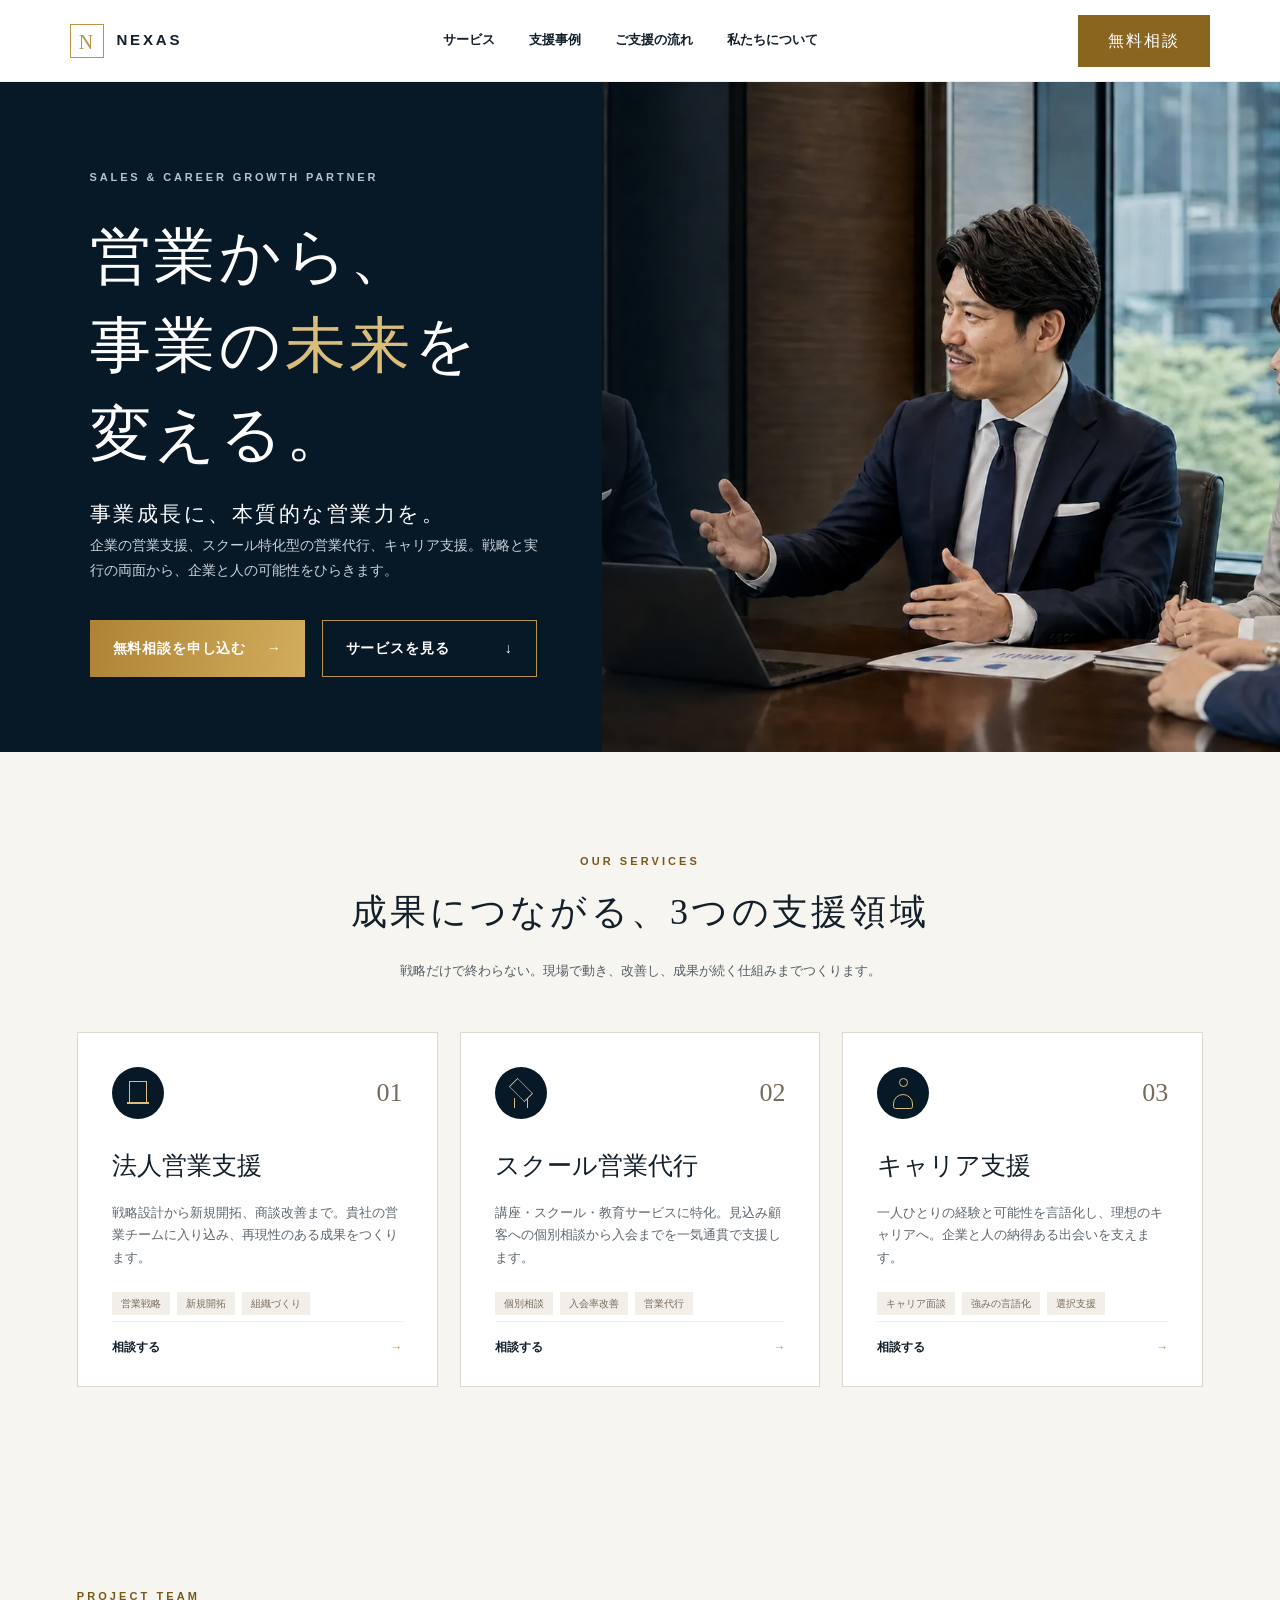
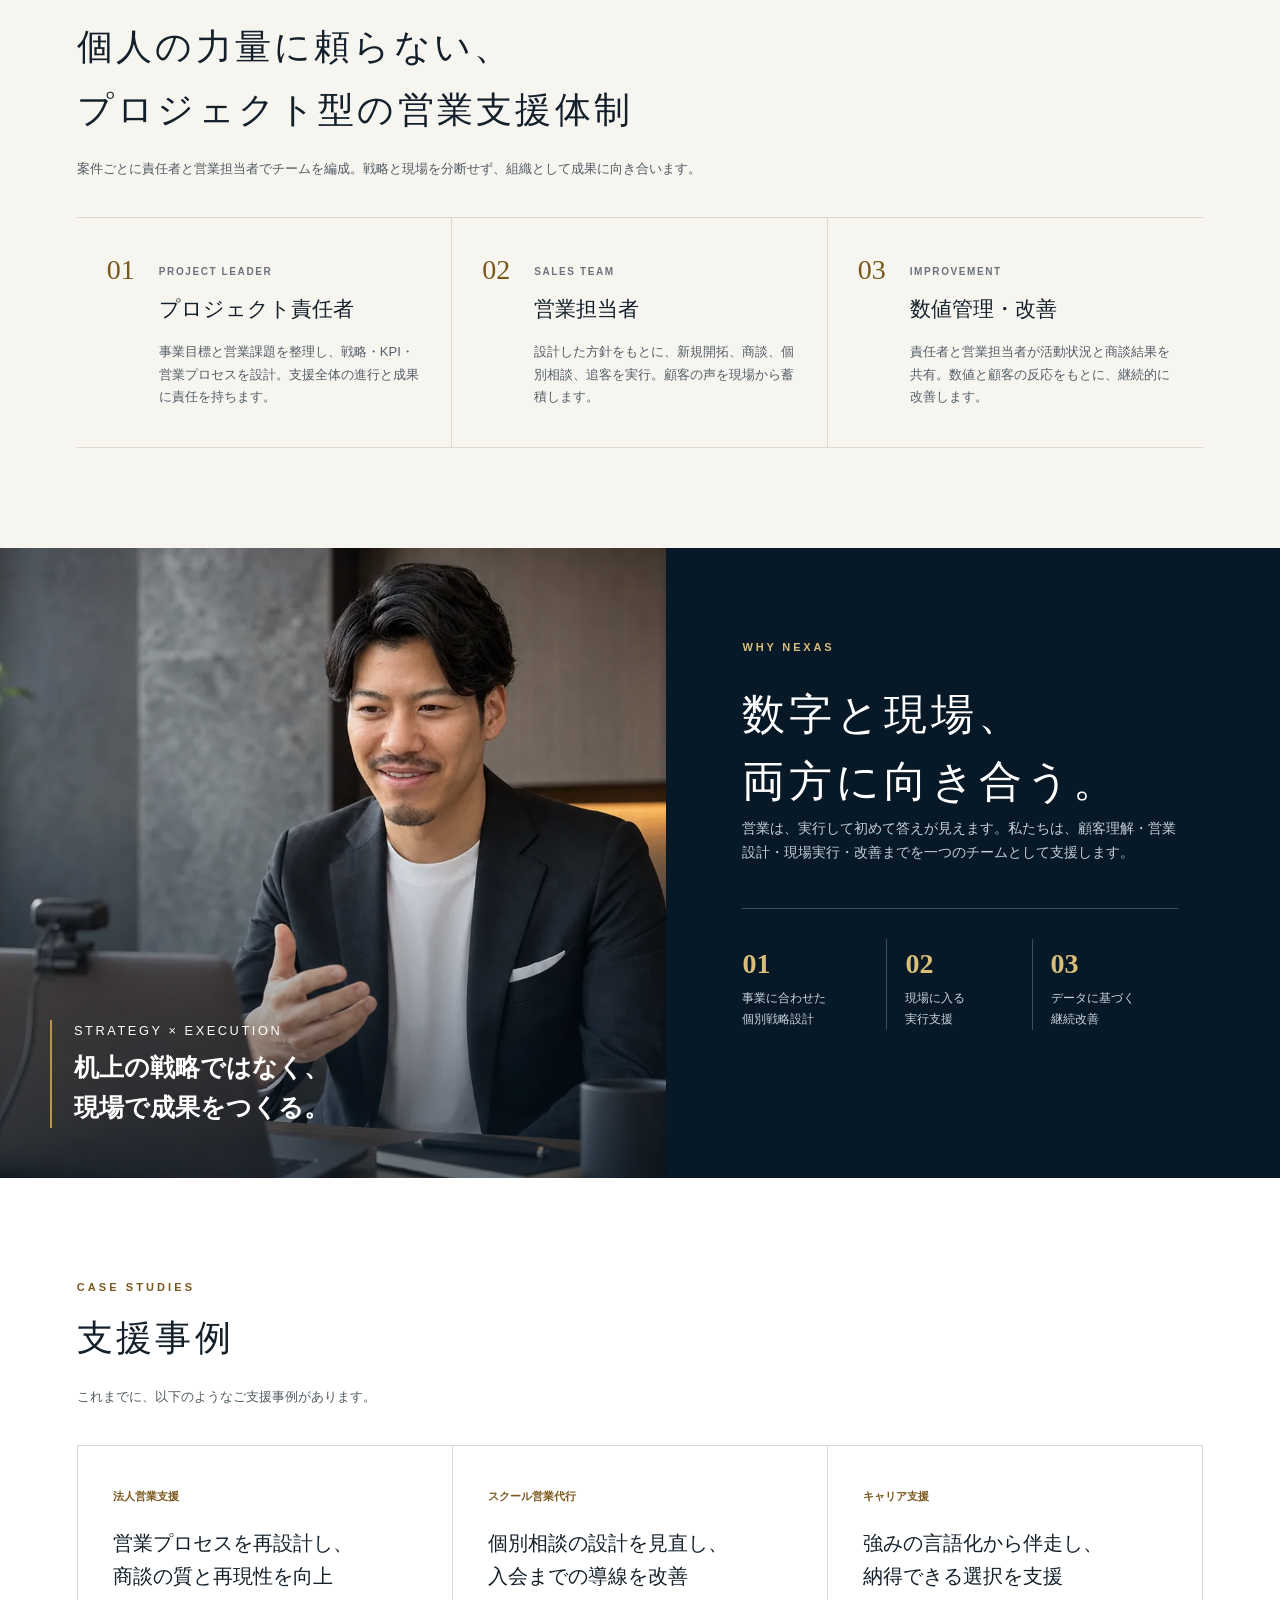
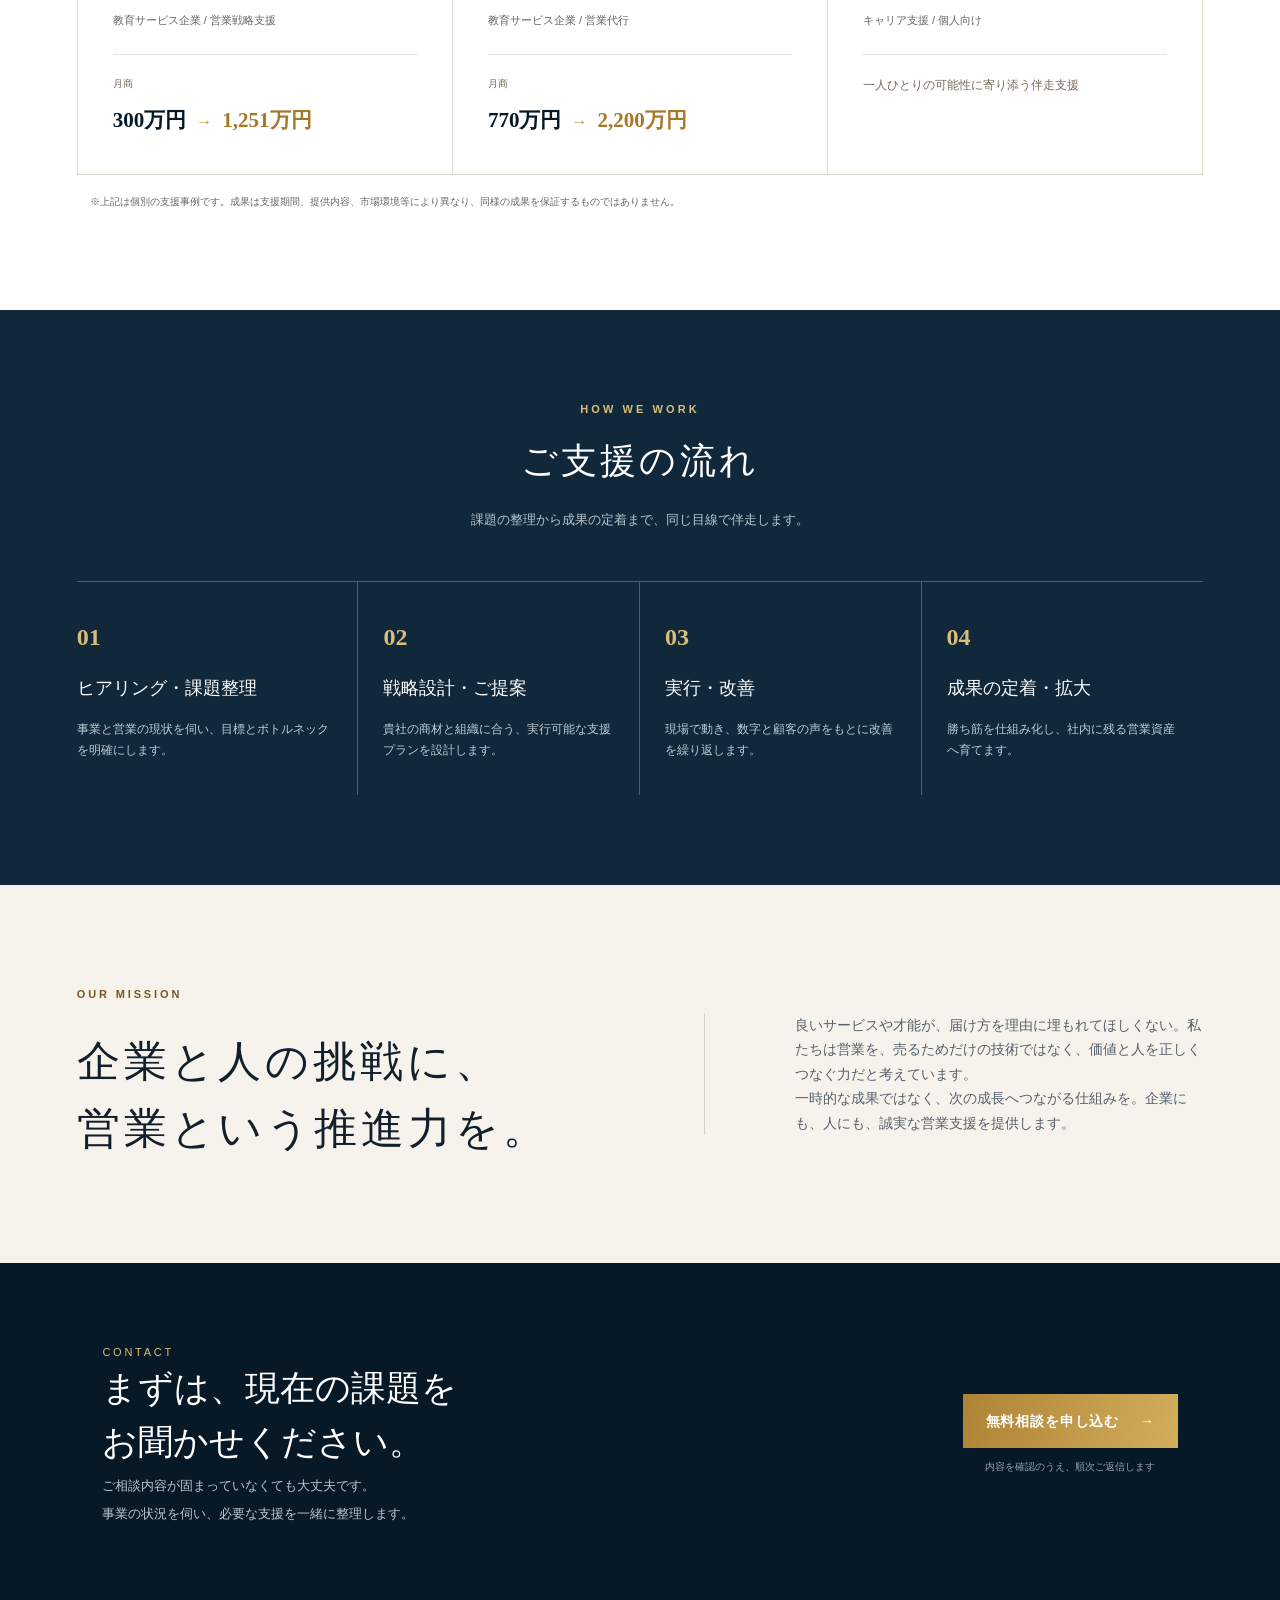
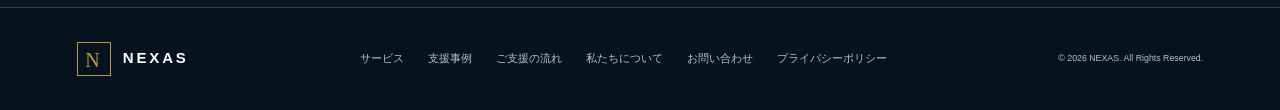
==== commit dd3803aa: "Add project team structure and update privacy date" ====
--- a/index.html
+++ b/index.html
@@ -1,2 +1,2 @@
-<!DOCTYPE html><html lang="ja"><head><meta charSet="utf-8"/><meta name="viewport" content="width=device-width, initial-scale=1"/><link rel="stylesheet" href="/assets/index-DuE2Ydmf.css" data-rsc-css-href="/assets/index-DuE2Ydmf.css" data-precedence="vite-rsc/importer-resources"/><title>NEXAS | 営業から、事業の未来を変える。</title><meta name="description" content="法人営業支援、スクール特化型営業代行、キャリア支援。戦略と実行の両面から、企業と人の可能性をひらきます。"/><meta property="og:title" content="NEXAS | 営業から、事業の未来を変える。"/><meta property="og:description" content="法人営業支援、スクール特化型営業代行、キャリア支援。戦略と実行の両面から、企業と人の可能性をひらきます。"/><meta property="og:type" content="website"/><meta property="og:image" content="https://alaskaito87.github.io/og.jpg"/><meta property="og:image:width" content="1200"/><meta property="og:image:height" content="630"/><meta property="og:image:alt" content="NEXAS 営業から、事業の未来を変える。"/><meta name="twitter:card" content="summary_large_image"/><meta name="twitter:title" content="NEXAS | 営業から、事業の未来を変える。"/><meta name="twitter:description" content="法人営業支援、スクール特化型営業代行、キャリア支援。戦略と実行の両面から、企業と人の可能性をひらきます。"/><meta name="twitter:image" content="https://alaskaito87.github.io/og.jpg"/><link rel="icon" href="/favicon.svg"/>
-</head><body><main><header class="header"><a href="/" class="brand" aria-label="NEXAS トップページへ"><span class="brand-mark" aria-hidden="true">N</span><span>NEXAS</span></a><nav aria-label="メインナビゲーション"><a href="/#services">サービス</a><a href="/#cases">支援事例</a><a href="/#flow">ご支援の流れ</a><a href="/#about">私たちについて</a></nav><div class="mobile-menu"><button type="button" class="mobile-menu-button" aria-label="メニューを開く" aria-expanded="false" aria-controls="mobile-navigation"><span></span><span></span><span></span></button><nav id="mobile-navigation" aria-label="モバイルナビゲーション" hidden><a href="/#services">サービス</a><a href="/#cases">支援事例</a><a href="/#flow">ご支援の流れ</a><a href="/#about">私たちについて</a><a href="/privacy">プライバシーポリシー</a></nav></div><a class="header-cta" href="https://form.run/@alaskaito--BL2ugnS6lCQ9UQUZF1IB">無料相談</a></header><section class="hero" id="top"><div class="hero-copy"><p class="eyebrow">SALES &amp; CAREER GROWTH PARTNER</p><h1>営業から、<br/>事業の<span>未来</span>を変える。</h1><p class="lead">事業成長に、本質的な営業力を。</p><p class="hero-description">企業の営業支援、スクール特化型の営業代行、キャリア支援。戦略と実行の両面から、企業と人の可能性をひらきます。</p><div class="hero-actions"><a class="button button-gold" href="https://form.run/@alaskaito--BL2ugnS6lCQ9UQUZF1IB">無料相談を申し込む <span>→</span></a><a href="#services" class="button button-outline">サービスを見る <span>↓</span></a></div></div><div class="hero-image" role="img" aria-label="小林海斗が営業戦略について話し合う会議風景"></div></section><section class="service-section section" id="services"><div class="section-heading"><p>OUR SERVICES</p><h2>成果につながる、3つの支援領域</h2><span>戦略だけで終わらない。現場で動き、改善し、成果が続く仕組みまでつくります。</span></div><div class="service-grid"><article class="service-card"><div class="service-top"><span class="service-icon icon-building" aria-hidden="true"></span><small>01</small></div><h3>法人営業支援</h3><p>戦略設計から新規開拓、商談改善まで。貴社の営業チームに入り込み、再現性のある成果をつくります。</p><div class="tags"><span>営業戦略</span><span>新規開拓</span><span>組織づくり</span></div><a href="https://form.run/@alaskaito--BL2ugnS6lCQ9UQUZF1IB" aria-label="法人営業支援について相談する">相談する <b>→</b></a></article><article class="service-card"><div class="service-top"><span class="service-icon icon-school" aria-hidden="true"></span><small>02</small></div><h3>スクール営業代行</h3><p>講座・スクール・教育サービスに特化。見込み顧客への個別相談から入会までを一気通貫で支援します。</p><div class="tags"><span>個別相談</span><span>入会率改善</span><span>営業代行</span></div><a href="https://form.run/@alaskaito--BL2ugnS6lCQ9UQUZF1IB" aria-label="スクール営業代行について相談する">相談する <b>→</b></a></article><article class="service-card"><div class="service-top"><span class="service-icon icon-person" aria-hidden="true"></span><small>03</small></div><h3>キャリア支援</h3><p>一人ひとりの経験と可能性を言語化し、理想のキャリアへ。企業と人の納得ある出会いを支えます。</p><div class="tags"><span>キャリア面談</span><span>強みの言語化</span><span>選択支援</span></div><a href="https://form.run/@alaskaito--BL2ugnS6lCQ9UQUZF1IB" aria-label="キャリア支援について相談する">相談する <b>→</b></a></article></div></section><section class="results" id="results"><div class="results-photo"><div class="results-label"><small>STRATEGY × EXECUTION</small><strong>机上の戦略ではなく、<br/>現場で成果をつくる。</strong></div></div><div class="results-content"><p class="eyebrow gold">WHY NEXAS</p><h2>数字と現場、<br/>両方に向き合う。</h2><p>営業は、実行して初めて答えが見えます。私たちは、顧客理解・営業設計・現場実行・改善までを一つのチームとして支援します。</p><div class="metrics"><div><strong>01</strong><span>事業に合わせた<br/>個別戦略設計</span></div><div><strong>02</strong><span>現場に入る<br/>実行支援</span></div><div><strong>03</strong><span>データに基づく<br/>継続改善</span></div></div></div></section><section class="case-section section" id="cases" aria-labelledby="case-title"><div class="section-heading left"><p>CASE STUDIES</p><h2 id="case-title">支援事例</h2><span>これまでに、以下のようなご支援事例があります。</span></div><div class="case-grid"><article><span>法人営業支援</span><h3>営業プロセスを再設計し、<br/>商談の質と再現性を向上</h3><p>教育サービス企業 / 営業戦略支援</p><div class="case-result"><small>月商</small><strong>300万円</strong><i>→</i><strong>1,251万円</strong></div></article><article><span>スクール営業代行</span><h3>個別相談の設計を見直し、<br/>入会までの導線を改善</h3><p>教育サービス企業 / 営業代行</p><div class="case-result"><small>月商</small><strong>770万円</strong><i>→</i><strong>2,200万円</strong></div></article><article><span>キャリア支援</span><h3>強みの言語化から伴走し、<br/>納得できる選択を支援</h3><p>キャリア支援 / 個人向け</p><div class="case-note">一人ひとりの可能性に寄り添う伴走支援</div></article></div><p class="case-disclaimer">※上記は個別の支援事例です。成果は支援期間、提供内容、市場環境等により異なり、同様の成果を保証するものではありません。</p></section><section class="flow-section" id="flow"><div class="section-heading light"><p>HOW WE WORK</p><h2>ご支援の流れ</h2><span>課題の整理から成果の定着まで、同じ目線で伴走します。</span></div><div class="steps"><article><strong>01</strong><h3>ヒアリング・課題整理</h3><p>事業と営業の現状を伺い、目標とボトルネックを明確にします。</p></article><article><strong>02</strong><h3>戦略設計・ご提案</h3><p>貴社の商材と組織に合う、実行可能な支援プランを設計します。</p></article><article><strong>03</strong><h3>実行・改善</h3><p>現場で動き、数字と顧客の声をもとに改善を繰り返します。</p></article><article><strong>04</strong><h3>成果の定着・拡大</h3><p>勝ち筋を仕組み化し、社内に残る営業資産へ育てます。</p></article></div></section><section class="about section" id="about"><div><p class="eyebrow gold">OUR MISSION</p><h2>企業と人の挑戦に、<br/>営業という推進力を。</h2></div><div><p>良いサービスや才能が、届け方を理由に埋もれてほしくない。私たちは営業を、売るためだけの技術ではなく、価値と人を正しくつなぐ力だと考えています。</p><p>一時的な成果ではなく、次の成長へつながる仕組みを。企業にも、人にも、誠実な営業支援を提供します。</p></div></section><section class="contact" id="contact"><div><p>CONTACT</p><h2>まずは、現在の課題を<br/>お聞かせください。</h2><span>ご相談内容が固まっていなくても大丈夫です。<br/>事業の状況を伺い、必要な支援を一緒に整理します。</span></div><div class="contact-actions"><a class="button button-gold" href="https://form.run/@alaskaito--BL2ugnS6lCQ9UQUZF1IB">無料相談を申し込む <span>→</span></a><small>内容を確認のうえ、順次ご返信します</small></div></section><footer><a href="/" class="brand" aria-label="NEXAS トップページへ"><span class="brand-mark" aria-hidden="true">N</span><span>NEXAS</span></a><div class="footer-links"><a href="/#services">サービス</a><a href="/#cases">支援事例</a><a href="/#flow">ご支援の流れ</a><a href="/#about">私たちについて</a><a href="https://form.run/@alaskaito--BL2ugnS6lCQ9UQUZF1IB">お問い合わせ</a><a href="/privacy">プライバシーポリシー</a></div><small>© 2026 NEXAS. All Rights Reserved.</small></footer></main><script>(()=>{const m=document.querySelector('.mobile-menu');if(!m)return;const b=m.querySelector('button');const n=m.querySelector('nav');const close=()=>{m.classList.remove('is-open');b.setAttribute('aria-expanded','false');b.setAttribute('aria-label','メニューを開く');n.hidden=true};b.addEventListener('click',()=>{const open=!m.classList.contains('is-open');m.classList.toggle('is-open',open);b.setAttribute('aria-expanded',String(open));b.setAttribute('aria-label',open?'メニューを閉じる':'メニューを開く');n.hidden=!open});n.addEventListener('click',e=>{if(e.target.closest('a'))close()});document.addEventListener('keydown',e=>{if(e.key==='Escape')close()});document.addEventListener('pointerdown',e=>{if(!m.contains(e.target))close()})})();</script></body></html>+<!DOCTYPE html><html lang="ja"><head><meta charSet="utf-8"/><meta name="viewport" content="width=device-width, initial-scale=1"/><link rel="stylesheet" href="/assets/index-DfuIrOUG.css" data-rsc-css-href="/assets/index-DfuIrOUG.css" data-precedence="vite-rsc/importer-resources"/><title>NEXAS | 営業から、事業の未来を変える。</title><meta name="description" content="法人営業支援、スクール特化型営業代行、キャリア支援。戦略と実行の両面から、企業と人の可能性をひらきます。"/><meta property="og:title" content="NEXAS | 営業から、事業の未来を変える。"/><meta property="og:description" content="法人営業支援、スクール特化型営業代行、キャリア支援。戦略と実行の両面から、企業と人の可能性をひらきます。"/><meta property="og:type" content="website"/><meta property="og:image" content="https://nexas-partners.github.io/og.jpg"/><meta property="og:image:width" content="1200"/><meta property="og:image:height" content="630"/><meta property="og:image:alt" content="NEXAS 営業から、事業の未来を変える。"/><meta name="twitter:card" content="summary_large_image"/><meta name="twitter:title" content="NEXAS | 営業から、事業の未来を変える。"/><meta name="twitter:description" content="法人営業支援、スクール特化型営業代行、キャリア支援。戦略と実行の両面から、企業と人の可能性をひらきます。"/><meta name="twitter:image" content="https://nexas-partners.github.io/og.jpg"/><link rel="icon" href="/favicon.svg"/>
+</head><body><main><header class="header"><a href="/" class="brand" aria-label="NEXAS トップページへ"><span class="brand-mark" aria-hidden="true">N</span><span>NEXAS</span></a><nav aria-label="メインナビゲーション"><a href="/#services">サービス</a><a href="/#cases">支援事例</a><a href="/#flow">ご支援の流れ</a><a href="/#about">私たちについて</a></nav><div class="mobile-menu"><button type="button" class="mobile-menu-button" aria-label="メニューを開く" aria-expanded="false" aria-controls="mobile-navigation"><span></span><span></span><span></span></button><nav id="mobile-navigation" aria-label="モバイルナビゲーション" hidden><a href="/#services">サービス</a><a href="/#cases">支援事例</a><a href="/#flow">ご支援の流れ</a><a href="/#about">私たちについて</a><a href="/privacy">プライバシーポリシー</a></nav></div><a class="header-cta" href="https://form.run/@alaskaito--BL2ugnS6lCQ9UQUZF1IB">無料相談</a></header><section class="hero" id="top"><div class="hero-copy"><p class="eyebrow">SALES &amp; CAREER GROWTH PARTNER</p><h1>営業から、<br/>事業の<span>未来</span>を変える。</h1><p class="lead">事業成長に、本質的な営業力を。</p><p class="hero-description">企業の営業支援、スクール特化型の営業代行、キャリア支援。戦略と実行の両面から、企業と人の可能性をひらきます。</p><div class="hero-actions"><a class="button button-gold" href="https://form.run/@alaskaito--BL2ugnS6lCQ9UQUZF1IB">無料相談を申し込む <span>→</span></a><a href="#services" class="button button-outline">サービスを見る <span>↓</span></a></div></div><div class="hero-image" role="img" aria-label="小林海斗が営業戦略について話し合う会議風景"></div></section><section class="service-section section" id="services"><div class="section-heading"><p>OUR SERVICES</p><h2>成果につながる、3つの支援領域</h2><span>戦略だけで終わらない。現場で動き、改善し、成果が続く仕組みまでつくります。</span></div><div class="service-grid"><article class="service-card"><div class="service-top"><span class="service-icon icon-building" aria-hidden="true"></span><small>01</small></div><h3>法人営業支援</h3><p>戦略設計から新規開拓、商談改善まで。貴社の営業チームに入り込み、再現性のある成果をつくります。</p><div class="tags"><span>営業戦略</span><span>新規開拓</span><span>組織づくり</span></div><a href="https://form.run/@alaskaito--BL2ugnS6lCQ9UQUZF1IB" aria-label="法人営業支援について相談する">相談する <b>→</b></a></article><article class="service-card"><div class="service-top"><span class="service-icon icon-school" aria-hidden="true"></span><small>02</small></div><h3>スクール営業代行</h3><p>講座・スクール・教育サービスに特化。見込み顧客への個別相談から入会までを一気通貫で支援します。</p><div class="tags"><span>個別相談</span><span>入会率改善</span><span>営業代行</span></div><a href="https://form.run/@alaskaito--BL2ugnS6lCQ9UQUZF1IB" aria-label="スクール営業代行について相談する">相談する <b>→</b></a></article><article class="service-card"><div class="service-top"><span class="service-icon icon-person" aria-hidden="true"></span><small>03</small></div><h3>キャリア支援</h3><p>一人ひとりの経験と可能性を言語化し、理想のキャリアへ。企業と人の納得ある出会いを支えます。</p><div class="tags"><span>キャリア面談</span><span>強みの言語化</span><span>選択支援</span></div><a href="https://form.run/@alaskaito--BL2ugnS6lCQ9UQUZF1IB" aria-label="キャリア支援について相談する">相談する <b>→</b></a></article></div></section><section class="delivery-section section" aria-labelledby="delivery-title"><div class="section-heading left"><p>PROJECT TEAM</p><h2 id="delivery-title">個人の力量に頼らない、<br/>プロジェクト型の営業支援体制</h2><span>案件ごとに責任者と営業担当者でチームを編成。戦略と現場を分断せず、組織として成果に向き合います。</span></div><div class="delivery-grid"><article><strong>01</strong><div><small>PROJECT LEADER</small><h3>プロジェクト責任者</h3><p>事業目標と営業課題を整理し、戦略・KPI・営業プロセスを設計。支援全体の進行と成果に責任を持ちます。</p></div></article><article><strong>02</strong><div><small>SALES TEAM</small><h3>営業担当者</h3><p>設計した方針をもとに、新規開拓、商談、個別相談、追客を実行。顧客の声を現場から蓄積します。</p></div></article><article><strong>03</strong><div><small>IMPROVEMENT</small><h3>数値管理・改善</h3><p>責任者と営業担当者が活動状況と商談結果を共有。数値と顧客の反応をもとに、継続的に改善します。</p></div></article></div></section><section class="results" id="results"><div class="results-photo"><div class="results-label"><small>STRATEGY × EXECUTION</small><strong>机上の戦略ではなく、<br/>現場で成果をつくる。</strong></div></div><div class="results-content"><p class="eyebrow gold">WHY NEXAS</p><h2>数字と現場、<br/>両方に向き合う。</h2><p>営業は、実行して初めて答えが見えます。私たちは、顧客理解・営業設計・現場実行・改善までを一つのチームとして支援します。</p><div class="metrics"><div><strong>01</strong><span>事業に合わせた<br/>個別戦略設計</span></div><div><strong>02</strong><span>現場に入る<br/>実行支援</span></div><div><strong>03</strong><span>データに基づく<br/>継続改善</span></div></div></div></section><section class="case-section section" id="cases" aria-labelledby="case-title"><div class="section-heading left"><p>CASE STUDIES</p><h2 id="case-title">支援事例</h2><span>これまでに、以下のようなご支援事例があります。</span></div><div class="case-grid"><article><span>法人営業支援</span><h3>営業プロセスを再設計し、<br/>商談の質と再現性を向上</h3><p>教育サービス企業 / 営業戦略支援</p><div class="case-result"><small>月商</small><strong>300万円</strong><i>→</i><strong>1,251万円</strong></div></article><article><span>スクール営業代行</span><h3>個別相談の設計を見直し、<br/>入会までの導線を改善</h3><p>教育サービス企業 / 営業代行</p><div class="case-result"><small>月商</small><strong>770万円</strong><i>→</i><strong>2,200万円</strong></div></article><article><span>キャリア支援</span><h3>強みの言語化から伴走し、<br/>納得できる選択を支援</h3><p>キャリア支援 / 個人向け</p><div class="case-note">一人ひとりの可能性に寄り添う伴走支援</div></article></div><p class="case-disclaimer">※上記は個別の支援事例です。成果は支援期間、提供内容、市場環境等により異なり、同様の成果を保証するものではありません。</p></section><section class="flow-section" id="flow"><div class="section-heading light"><p>HOW WE WORK</p><h2>ご支援の流れ</h2><span>課題の整理から成果の定着まで、同じ目線で伴走します。</span></div><div class="steps"><article><strong>01</strong><h3>ヒアリング・課題整理</h3><p>事業と営業の現状を伺い、目標とボトルネックを明確にします。</p></article><article><strong>02</strong><h3>戦略設計・ご提案</h3><p>貴社の商材と組織に合う、実行可能な支援プランを設計します。</p></article><article><strong>03</strong><h3>実行・改善</h3><p>現場で動き、数字と顧客の声をもとに改善を繰り返します。</p></article><article><strong>04</strong><h3>成果の定着・拡大</h3><p>勝ち筋を仕組み化し、社内に残る営業資産へ育てます。</p></article></div></section><section class="about section" id="about"><div><p class="eyebrow gold">OUR MISSION</p><h2>企業と人の挑戦に、<br/>営業という推進力を。</h2></div><div><p>良いサービスや才能が、届け方を理由に埋もれてほしくない。私たちは営業を、売るためだけの技術ではなく、価値と人を正しくつなぐ力だと考えています。</p><p>一時的な成果ではなく、次の成長へつながる仕組みを。企業にも、人にも、誠実な営業支援を提供します。</p></div></section><section class="contact" id="contact"><div><p>CONTACT</p><h2>まずは、現在の課題を<br/>お聞かせください。</h2><span>ご相談内容が固まっていなくても大丈夫です。<br/>事業の状況を伺い、必要な支援を一緒に整理します。</span></div><div class="contact-actions"><a class="button button-gold" href="https://form.run/@alaskaito--BL2ugnS6lCQ9UQUZF1IB">無料相談を申し込む <span>→</span></a><small>内容を確認のうえ、順次ご返信します</small></div></section><footer><a href="/" class="brand" aria-label="NEXAS トップページへ"><span class="brand-mark" aria-hidden="true">N</span><span>NEXAS</span></a><div class="footer-links"><a href="/#services">サービス</a><a href="/#cases">支援事例</a><a href="/#flow">ご支援の流れ</a><a href="/#about">私たちについて</a><a href="https://form.run/@alaskaito--BL2ugnS6lCQ9UQUZF1IB">お問い合わせ</a><a href="/privacy">プライバシーポリシー</a></div><small>© 2026 NEXAS. All Rights Reserved.</small></footer></main><script>(()=>{const m=document.querySelector('.mobile-menu');if(!m)return;const b=m.querySelector('button');const n=m.querySelector('nav');const close=()=>{m.classList.remove('is-open');b.setAttribute('aria-expanded','false');b.setAttribute('aria-label','メニューを開く');n.hidden=true};b.addEventListener('click',()=>{const open=!m.classList.contains('is-open');m.classList.toggle('is-open',open);b.setAttribute('aria-expanded',String(open));b.setAttribute('aria-label',open?'メニューを閉じる':'メニューを開く');n.hidden=!open});n.addEventListener('click',e=>{if(e.target.closest('a'))close()});document.addEventListener('keydown',e=>{if(e.key==='Escape')close()});document.addEventListener('pointerdown',e=>{if(!m.contains(e.target))close()})})();</script></body></html>
--- a/assets/index-DfuIrOUG.css
+++ b/assets/index-DfuIrOUG.css
@@ -0,0 +1,2 @@
+/*! tailwindcss v4.2.1 | MIT License | https://tailwindcss.com */
+@layer theme{:root,:host{--font-sans:ui-sans-serif, system-ui, sans-serif, "Apple Color Emoji", "Segoe UI Emoji", "Segoe UI Symbol", "Noto Color Emoji";--font-mono:ui-monospace, SFMono-Regular, Menlo, Monaco, Consolas, "Liberation Mono", "Courier New", monospace;--spacing:.25rem;--default-font-family:var(--font-sans);--default-mono-font-family:var(--font-mono)}}@layer base{*,:after,:before,::backdrop{box-sizing:border-box;border:0 solid;margin:0;padding:0}::file-selector-button{box-sizing:border-box;border:0 solid;margin:0;padding:0}html,:host{-webkit-text-size-adjust:100%;tab-size:4;line-height:1.5;font-family:var(--default-font-family,ui-sans-serif, system-ui, sans-serif, "Apple Color Emoji", "Segoe UI Emoji", "Segoe UI Symbol", "Noto Color Emoji");font-feature-settings:var(--default-font-feature-settings,normal);font-variation-settings:var(--default-font-variation-settings,normal);-webkit-tap-highlight-color:transparent}hr{height:0;color:inherit;border-top-width:1px}abbr:where([title]){-webkit-text-decoration:underline dotted;text-decoration:underline dotted}h1,h2,h3,h4,h5,h6{font-size:inherit;font-weight:inherit}a{color:inherit;-webkit-text-decoration:inherit;-webkit-text-decoration:inherit;-webkit-text-decoration:inherit;-webkit-text-decoration:inherit;text-decoration:inherit}b,strong{font-weight:bolder}code,kbd,samp,pre{font-family:var(--default-mono-font-family,ui-monospace, SFMono-Regular, Menlo, Monaco, Consolas, "Liberation Mono", "Courier New", monospace);font-feature-settings:var(--default-mono-font-feature-settings,normal);font-variation-settings:var(--default-mono-font-variation-settings,normal);font-size:1em}small{font-size:80%}sub,sup{vertical-align:baseline;font-size:75%;line-height:0;position:relative}sub{bottom:-.25em}sup{top:-.5em}table{text-indent:0;border-color:inherit;border-collapse:collapse}:-moz-focusring{outline:auto}progress{vertical-align:baseline}summary{display:list-item}ol,ul,menu{list-style:none}img,svg,video,canvas,audio,iframe,embed,object{vertical-align:middle;display:block}img,video{max-width:100%;height:auto}button,input,select,optgroup,textarea{font:inherit;font-feature-settings:inherit;font-variation-settings:inherit;letter-spacing:inherit;color:inherit;opacity:1;background-color:#0000;border-radius:0}::file-selector-button{font:inherit;font-feature-settings:inherit;font-variation-settings:inherit;letter-spacing:inherit;color:inherit;opacity:1;background-color:#0000;border-radius:0}:where(select:is([multiple],[size])) optgroup{font-weight:bolder}:where(select:is([multiple],[size])) optgroup option{padding-inline-start:20px}::file-selector-button{margin-inline-end:4px}::placeholder{opacity:1}@supports (not ((-webkit-appearance:-apple-pay-button))) or (contain-intrinsic-size:1px){::placeholder{color:currentColor}@supports (color:color-mix(in lab, red, red)){::placeholder{color:color-mix(in oklab, currentcolor 50%, transparent)}}}textarea{resize:vertical}::-webkit-search-decoration{-webkit-appearance:none}::-webkit-date-and-time-value{min-height:1lh;text-align:inherit}::-webkit-datetime-edit{display:inline-flex}::-webkit-datetime-edit-fields-wrapper{padding:0}::-webkit-datetime-edit{padding-block:0}::-webkit-datetime-edit-year-field{padding-block:0}::-webkit-datetime-edit-month-field{padding-block:0}::-webkit-datetime-edit-day-field{padding-block:0}::-webkit-datetime-edit-hour-field{padding-block:0}::-webkit-datetime-edit-minute-field{padding-block:0}::-webkit-datetime-edit-second-field{padding-block:0}::-webkit-datetime-edit-millisecond-field{padding-block:0}::-webkit-datetime-edit-meridiem-field{padding-block:0}::-webkit-calendar-picker-indicator{line-height:1}:-moz-ui-invalid{box-shadow:none}button,input:where([type=button],[type=reset],[type=submit]){appearance:button}::file-selector-button{appearance:button}::-webkit-inner-spin-button{height:auto}::-webkit-outer-spin-button{height:auto}[hidden]:where(:not([hidden=until-found])){display:none!important}}@layer components;@layer utilities{.relative{position:relative}.start{inset-inline-start:var(--spacing)}.hidden{display:none}.table{display:table}}:root{--navy:#071827;--navy2:#0c253a;--gold:#bd9444;--gold-text:#7a571b;--gold2:#d9bd7a;--paper:#f7f5f0;--ink:#13202b;--line:#ddd8ce}*{box-sizing:border-box}html{scroll-behavior:smooth}body{color:var(--ink);background:#fff;margin:0;font-family:Noto Sans JP,Hiragino Kaku Gothic ProN,Yu Gothic,sans-serif;line-height:1.75}a{color:inherit;text-decoration:none}h1,h2,h3,p{margin-top:0}.header{z-index:30;background:#fff;border-bottom:1px solid #eee;justify-content:space-between;align-items:center;height:82px;padding:0 5.5vw;display:flex;position:sticky;top:0}.brand{letter-spacing:.19em;align-items:center;gap:12px;font-size:15px;font-weight:700;display:flex}.brand-mark{border:1px solid var(--gold);width:34px;height:34px;color:var(--gold);place-items:center;font-family:Georgia,serif;font-size:20px;font-weight:400;display:grid}.header nav{gap:34px;font-size:13px;font-weight:600;display:flex}.header nav a,.footer-links a{transition:all .2s}.header nav a:hover{color:var(--gold)}.header-cta{color:#fff;letter-spacing:.12em;background:#8a651f;padding:12px 30px;font-family:serif}.hero{background:var(--navy);color:#fff;grid-template-columns:47% 53%;min-height:620px;display:grid;overflow:hidden}.hero-copy{z-index:2;background:linear-gradient(112deg,var(--navy) 0%,var(--navy) 88%,transparent 88%);padding:86px 5vw 75px 7vw;position:relative}.hero-image{background-image:linear-gradient(90deg,#07182752,#0000 34%),url(/nexas-boardroom-v2.webp);background-position:50%;background-size:cover}.eyebrow{letter-spacing:.26em;color:#b7c4cf;margin-bottom:25px;font-size:11px;font-weight:700}.hero h1{letter-spacing:.06em;margin-bottom:17px;font-family:Yu Mincho,Hiragino Mincho ProN,serif;font-size:clamp(44px,4.8vw,76px);font-weight:500;line-height:1.45}.hero h1 span{color:var(--gold2)}.lead{letter-spacing:.12em;font-family:Yu Mincho,serif;font-size:21px}.hero-description{color:#cbd4db;max-width:570px;font-size:14px}.hero-actions{gap:17px;margin-top:38px;display:flex}.button{letter-spacing:.06em;justify-content:space-between;align-items:center;min-width:215px;padding:15px 23px;font-size:14px;font-weight:700;transition:all .25s;display:inline-flex}.button:hover{transform:translateY(-2px)}.button-gold{color:#fff;background:linear-gradient(100deg,#ae8335,#d2ad5c)}.button-outline{color:#fff;border:1px solid #b9964f}.button-dark{background:var(--navy);color:#fff}.section{padding:100px 6vw}.section-heading{text-align:center;margin-bottom:48px}.section-heading>p{letter-spacing:.28em;color:var(--gold-text);margin-bottom:10px;font-size:11px;font-weight:800}.section-heading h2{letter-spacing:.09em;margin-bottom:12px;font-family:Yu Mincho,serif;font-size:36px;font-weight:500}.section-heading span{color:#505b63;font-size:13px}.service-section{background:var(--paper)}.service-grid{grid-template-columns:repeat(3,1fr);gap:22px;max-width:1320px;margin:auto;display:grid}.service-card{border:1px solid var(--line);background:#fff;min-height:355px;padding:34px;transition:all .25s;position:relative}.service-card:hover{transform:translateY(-6px);box-shadow:0 18px 42px #091e2d1a}.service-top{justify-content:space-between;align-items:center;display:flex}.service-top small{color:#766b59;font-family:Georgia,serif;font-size:26px}.service-icon{background:var(--navy);width:52px;height:52px;color:var(--gold2);border-radius:50%;place-items:center;font-size:25px;display:grid}.service-icon:before,.service-icon:after{content:"";display:block;position:absolute}.service-icon{position:relative}.icon-building:before{border:1.5px solid var(--gold2);border-bottom:0;width:18px;height:21px;top:14px}.icon-building:after{background:var(--gold2);width:22px;height:1.5px;box-shadow:-5px -11px 0 -4px var(--navy),5px -11px 0 -4px var(--navy);bottom:15px}.icon-school:before{border:1.5px solid var(--gold2);width:22px;height:22px;top:12px;transform:rotate(45deg)scaleY(.55)}.icon-school:after{border-left:1.5px solid var(--gold2);border-right:1.5px solid var(--gold2);width:14px;height:10px;bottom:11px}.icon-person:before{border:1.5px solid var(--gold2);border-radius:50%;width:9px;height:9px;top:11px}.icon-person:after{border:1.5px solid var(--gold2);border-radius:12px 12px 3px 3px;width:20px;height:15px;bottom:10px}.service-card h3{margin:25px 0 14px;font-family:Yu Mincho,serif;font-size:25px}.service-card>p{color:#5d666e;font-size:13px}.tags{flex-wrap:wrap;gap:7px;margin:22px 0;display:flex}.tags span{color:#766b59;background:#f2efe8;padding:3px 9px;font-size:10px}.service-card>a{border-top:1px solid #eee;justify-content:space-between;padding-top:15px;font-size:12px;font-weight:700;display:flex;position:absolute;bottom:28px;left:34px;right:34px}.service-card>a b{color:var(--gold)}.delivery-section{background:#f7f5f0}.delivery-grid{border-top:1px solid var(--line);border-bottom:1px solid var(--line);grid-template-columns:repeat(3,1fr);display:grid}.delivery-grid article{border-right:1px solid var(--line);gap:24px;padding:38px 30px;display:flex}.delivery-grid article:last-child{border-right:0}.delivery-grid article>strong{color:var(--gold-text);font-family:Georgia,serif;font-size:28px;font-weight:400;line-height:1}.delivery-grid small{color:#6a737a;letter-spacing:.16em;font-size:10px;font-weight:700}.delivery-grid h3{margin:7px 0 13px;font-family:Yu Mincho,serif;font-size:21px}.delivery-grid p{color:#535e67;margin:0;font-size:13px}.results{background:var(--navy);color:#fff;grid-template-columns:52% 48%;min-height:630px;display:grid}.results-photo{background:linear-gradient(#0000 40%,#07182794),url(/nexas-online-meeting.webp) 50%/cover;align-items:flex-end;padding:50px;display:flex}.results-label{border-left:2px solid var(--gold);flex-direction:column;padding-left:22px;display:flex}.results-label small{letter-spacing:.2em}.results-label strong{margin-top:6px;font-family:Yu Mincho,serif;font-size:25px;line-height:1.6}.results-content{padding:90px 8vw 70px 6vw}.gold{color:var(--gold2)}.results-content h2,.about h2{letter-spacing:.09em;font-family:Yu Mincho,serif;font-size:43px;font-weight:500;line-height:1.55}.results-content>p:not(.eyebrow){color:#c6d0d8;font-size:14px}.metrics{border-top:1px solid #365064;grid-template-columns:repeat(3,1fr);margin-top:43px;padding-top:30px;display:grid}.metrics div{border-right:1px solid #365064;flex-direction:column;padding:0 18px;display:flex}.metrics div:first-child{padding-left:0}.metrics div:last-child{border:0}.metrics strong{color:var(--gold2);font-family:Georgia,serif;font-size:28px}.metrics span{color:#ccd5dc;font-size:12px}.section-heading.left{text-align:left;margin-bottom:35px}.case-grid{background:var(--line);border:1px solid var(--line);grid-template-columns:repeat(3,1fr);gap:1px;display:grid}.case-grid article{background:#fff;min-height:290px;padding:35px}.case-grid article>span{color:var(--gold-text);font-size:11px;font-weight:700}.case-grid article h3{margin:18px 0;font-family:Yu Mincho,serif;font-size:20px;line-height:1.65}.case-grid article>p{color:#666;font-size:11px}.case-result{border-top:1px solid #e7e1d7;flex-wrap:wrap;align-items:baseline;gap:10px;margin-top:23px;padding-top:20px;display:flex}.case-result small{color:#766b59;width:100%;font-size:10px}.case-result strong{color:var(--navy);font-family:Georgia,Yu Mincho,serif;font-size:21px}.case-result strong:last-child{color:#a6792a}.case-result i{color:var(--gold);font-style:normal}.case-grid article>.case-period{color:#666;margin:12px 0 0;font-size:10px}.case-note{color:#766b59;border-top:1px solid #e7e1d7;margin-top:23px;padding-top:20px;font-size:12px}.case-disclaimer{color:#666;max-width:1100px;margin:18px auto 0;font-size:10px}.flow-section{color:#fff;background:#10283a;padding:90px 6vw}.section-heading.light h2{color:#fff}.section-heading.light>p{color:var(--gold2)}.section-heading.light span{color:#bac6ce}.steps{border-top:1px solid #486072;grid-template-columns:repeat(4,1fr);max-width:1320px;margin:auto;display:grid}.steps article{border-right:1px solid #486072;padding:34px 25px}.steps article:first-child{padding-left:0}.steps article:last-child{border:0}.steps strong{color:var(--gold2);font-family:Georgia,serif;font-size:24px}.steps h3{margin:15px 0;font-family:Yu Mincho,serif;font-size:18px}.steps p{color:#bfccd4;font-size:12px}.about{background:#f6f3ed;grid-template-columns:1fr 1fr;align-items:center;gap:10vw;display:grid}.about .gold{color:var(--gold-text)}.about>div:last-child{color:#566069;border-left:1px solid #d7d0c4;padding-left:7vw;font-size:14px}.contact{background:var(--navy);color:#fff;border-bottom:1px solid #304657;justify-content:space-between;align-items:center;padding:80px 8vw;display:flex}.contact>div>p{color:var(--gold2);letter-spacing:.25em;font-size:11px}.contact h2{font-family:Yu Mincho,serif;font-size:35px;font-weight:500;line-height:1.55}.contact>div>span{color:#bac6ce;font-size:13px}.contact-actions{flex-direction:column;align-items:center;gap:10px;display:flex}.contact-actions small{color:#92a4b1;font-size:10px}footer{color:#b6c0c8;background:#06131f;justify-content:space-between;align-items:center;gap:24px;padding:34px 6vw;font-size:11px;display:flex}footer .brand{color:#fff}.footer-links{flex-wrap:wrap;justify-content:center;gap:24px;display:flex}.footer-links a:hover{color:#fff}.subpage{background:var(--paper);min-height:70vh}.subpage-hero{background:var(--navy);color:#fff;padding:76px 7vw}.subpage-hero>div{max-width:1160px;margin:auto}.subpage-hero p{letter-spacing:.28em;color:var(--gold2);font-size:11px;font-weight:800}.subpage-hero h1{letter-spacing:.08em;margin-bottom:12px;font-family:Yu Mincho,serif;font-size:42px;font-weight:500}.subpage-hero span{color:#becbd4;font-size:13px}.contact-hero{background:linear-gradient(90deg,#071827fa,#071827d1),url(/nexas-online-meeting.webp) 50% 42%/cover}.form-section{max-width:980px;margin:auto;padding:75px 5vw 95px}.form-intro{align-items:flex-start;gap:22px;margin-bottom:25px;display:flex}.form-intro>span{color:var(--gold);font-family:Georgia,serif;font-size:31px}.form-intro h2{margin-bottom:5px;font-family:Yu Mincho,serif;font-size:27px}.form-intro p{color:#6b7379;font-size:12px}.form-intro p b{color:#fff;background:#b8832f;margin-right:4px;padding:2px 6px}.privacy-before-form{border-left:3px solid var(--gold);background:#fff;margin-bottom:22px;padding:18px 20px;font-size:13px}.privacy-before-form a,.form-fallback a,.policy-content a{color:#8c651f;text-underline-offset:3px;text-decoration:underline}.formrun-frame-wrap{border:1px solid var(--line);background:#fff;overflow:hidden;box-shadow:0 15px 45px #07182714}.formrun-frame{border:0;width:100%;height:980px;display:block}.external-form-card{border:1px solid var(--line);text-align:center;background:#fff;padding:54px 7%;box-shadow:0 15px 45px #07182714}.external-form-card p{margin-bottom:26px}.external-form-card .button{display:inline-flex}.external-form-card small{color:#626a70;margin-top:18px;display:block}.form-fallback{color:#6d7479;margin-top:18px;font-size:11px}.policy-content{background:#fff;max-width:920px;margin:auto;padding:70px 5vw 100px}.policy-date{text-align:right;color:#727a80;margin-bottom:45px;font-size:12px}.policy-content section{border-bottom:1px solid #e6e0d6;margin-bottom:28px;padding:0 0 28px}.policy-content h2{font-family:Yu Mincho,serif;font-size:21px;font-weight:600}.policy-content section>p{color:#4d5962;font-size:13px}.policy-content dl{margin:0;font-size:13px}.policy-content dl div{border-bottom:1px solid #eee;grid-template-columns:140px 1fr;padding:10px 0;display:grid}.policy-content dt{font-weight:700}.policy-content dd{margin:0}.policy-actions{align-items:center;gap:28px;margin-top:42px;display:flex}.mobile-menu{display:none;position:relative}.mobile-menu-button{cursor:pointer;background:0 0;border:0;align-content:center;gap:5px;width:42px;height:42px;padding:9px;display:grid}.mobile-menu-button span{background:var(--navy);height:1px;transition:transform .2s,opacity .2s;display:block}.mobile-menu.is-open .mobile-menu-button span:first-child{transform:translateY(6px)rotate(45deg)}.mobile-menu.is-open .mobile-menu-button span:nth-child(2){opacity:0}.mobile-menu.is-open .mobile-menu-button span:last-child{transform:translateY(-6px)rotate(-45deg)}.mobile-menu nav{border-top:2px solid var(--gold);background:#fff;width:min(100vw - 24px,320px);padding:12px 0;position:fixed;top:68px;right:12px;box-shadow:0 18px 45px #0718272e}.mobile-menu nav a{border-bottom:1px solid #eee;padding:13px 20px;font-size:13px;display:block}:focus-visible{outline-offset:3px;outline:3px solid #d9bd7a}@media (width<=900px){.header{height:68px}.header>nav{display:none}.mobile-menu{margin-left:auto;margin-right:10px;display:block}.header-cta{padding:9px 16px}.hero{grid-template-columns:1fr;min-height:0}.hero-copy{background:linear-gradient(#071827f5,#071827d1);padding:70px 7vw 60px}.hero-image{background-position:52%;order:-1;height:380px}.hero h1{font-size:45px}.service-grid,.case-grid,.delivery-grid{grid-template-columns:1fr}.delivery-grid article{border-right:0;border-bottom:1px solid var(--line)}.delivery-grid article:last-child{border-bottom:0}.service-card{min-height:330px}.results{grid-template-columns:1fr}.results-photo{background-position:50% 35%;min-height:420px}.steps{grid-template-columns:1fr 1fr}.steps article{border-bottom:1px solid #486072}.about{grid-template-columns:1fr;gap:30px}.about>div:last-child{border-top:1px solid #d7d0c4;border-left:0;padding:30px 0 0}.contact{gap:40px}.section{padding:75px 6vw}footer{flex-wrap:wrap}.footer-links{order:3;width:100%}}@media (prefers-reduced-motion:reduce){html{scroll-behavior:auto}*,:before,:after{transition-duration:.01ms!important;animation-duration:.01ms!important;animation-iteration-count:1!important}}@media (width<=600px){.brand{gap:8px;font-size:12px}.brand-mark{width:29px;height:29px}.hero-image{background-position:53%;height:280px}.hero-copy{padding:50px 6vw}.hero h1{font-size:36px}.lead{font-size:17px}.hero-actions{flex-direction:column}.button{width:100%}.section-heading h2{font-size:28px}.results-photo{min-height:310px;padding:25px}.results-content{padding:65px 6vw}.results-content h2,.about h2{font-size:32px}.metrics{grid-template-columns:1fr}.metrics div{border-bottom:1px solid #365064;border-right:0;padding:16px 0}.steps{grid-template-columns:1fr}.steps article{border-right:0;padding-left:0}.contact{flex-direction:column;align-items:flex-start;padding:65px 6vw}.contact-actions{width:100%}.subpage-hero{padding:55px 6vw}.subpage-hero h1{font-size:31px}.form-section{padding:55px 4vw 70px}.form-intro h2{font-size:22px}.formrun-frame{height:1050px}.policy-content{padding:50px 6vw 75px}.policy-content dl div{grid-template-columns:1fr;gap:3px}.policy-actions{flex-direction:column;align-items:flex-start}.policy-actions .button{width:100%}footer{text-align:center;display:block}.footer-links{justify-content:center;margin:22px 0}}
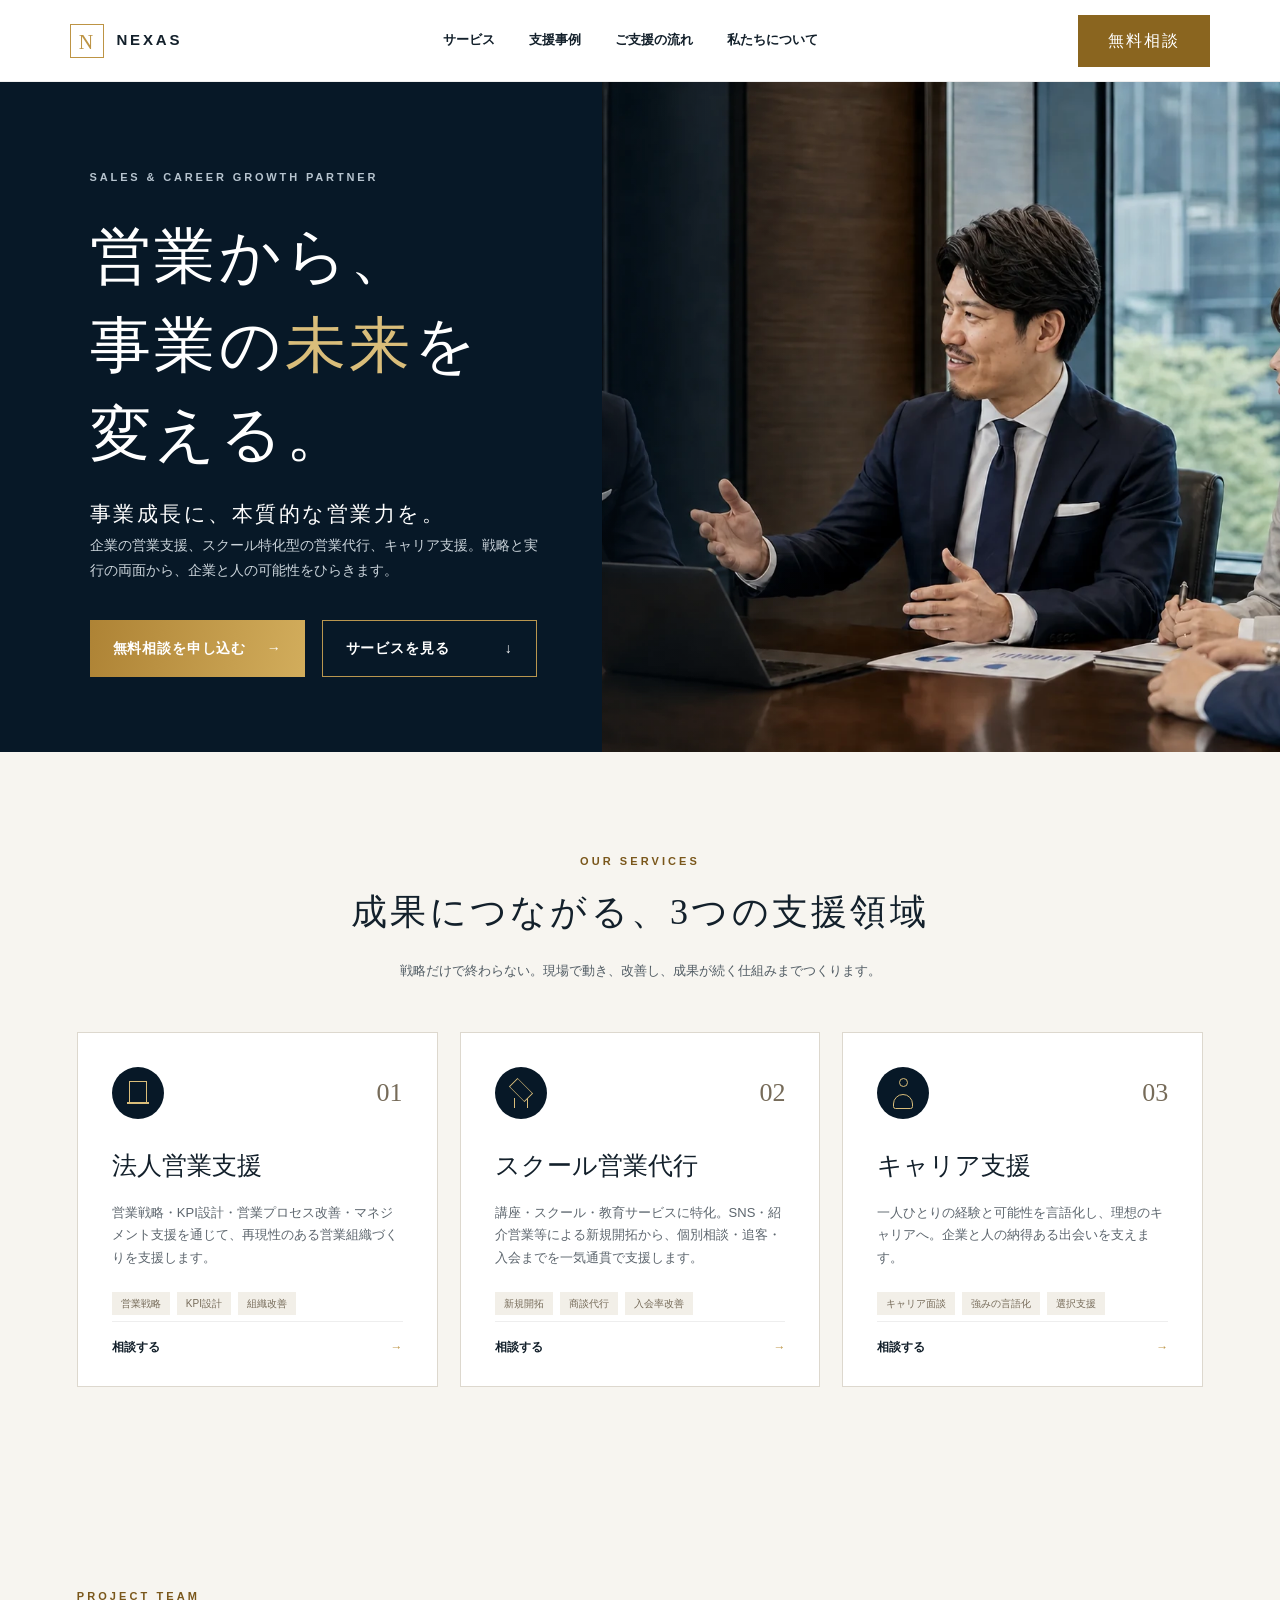
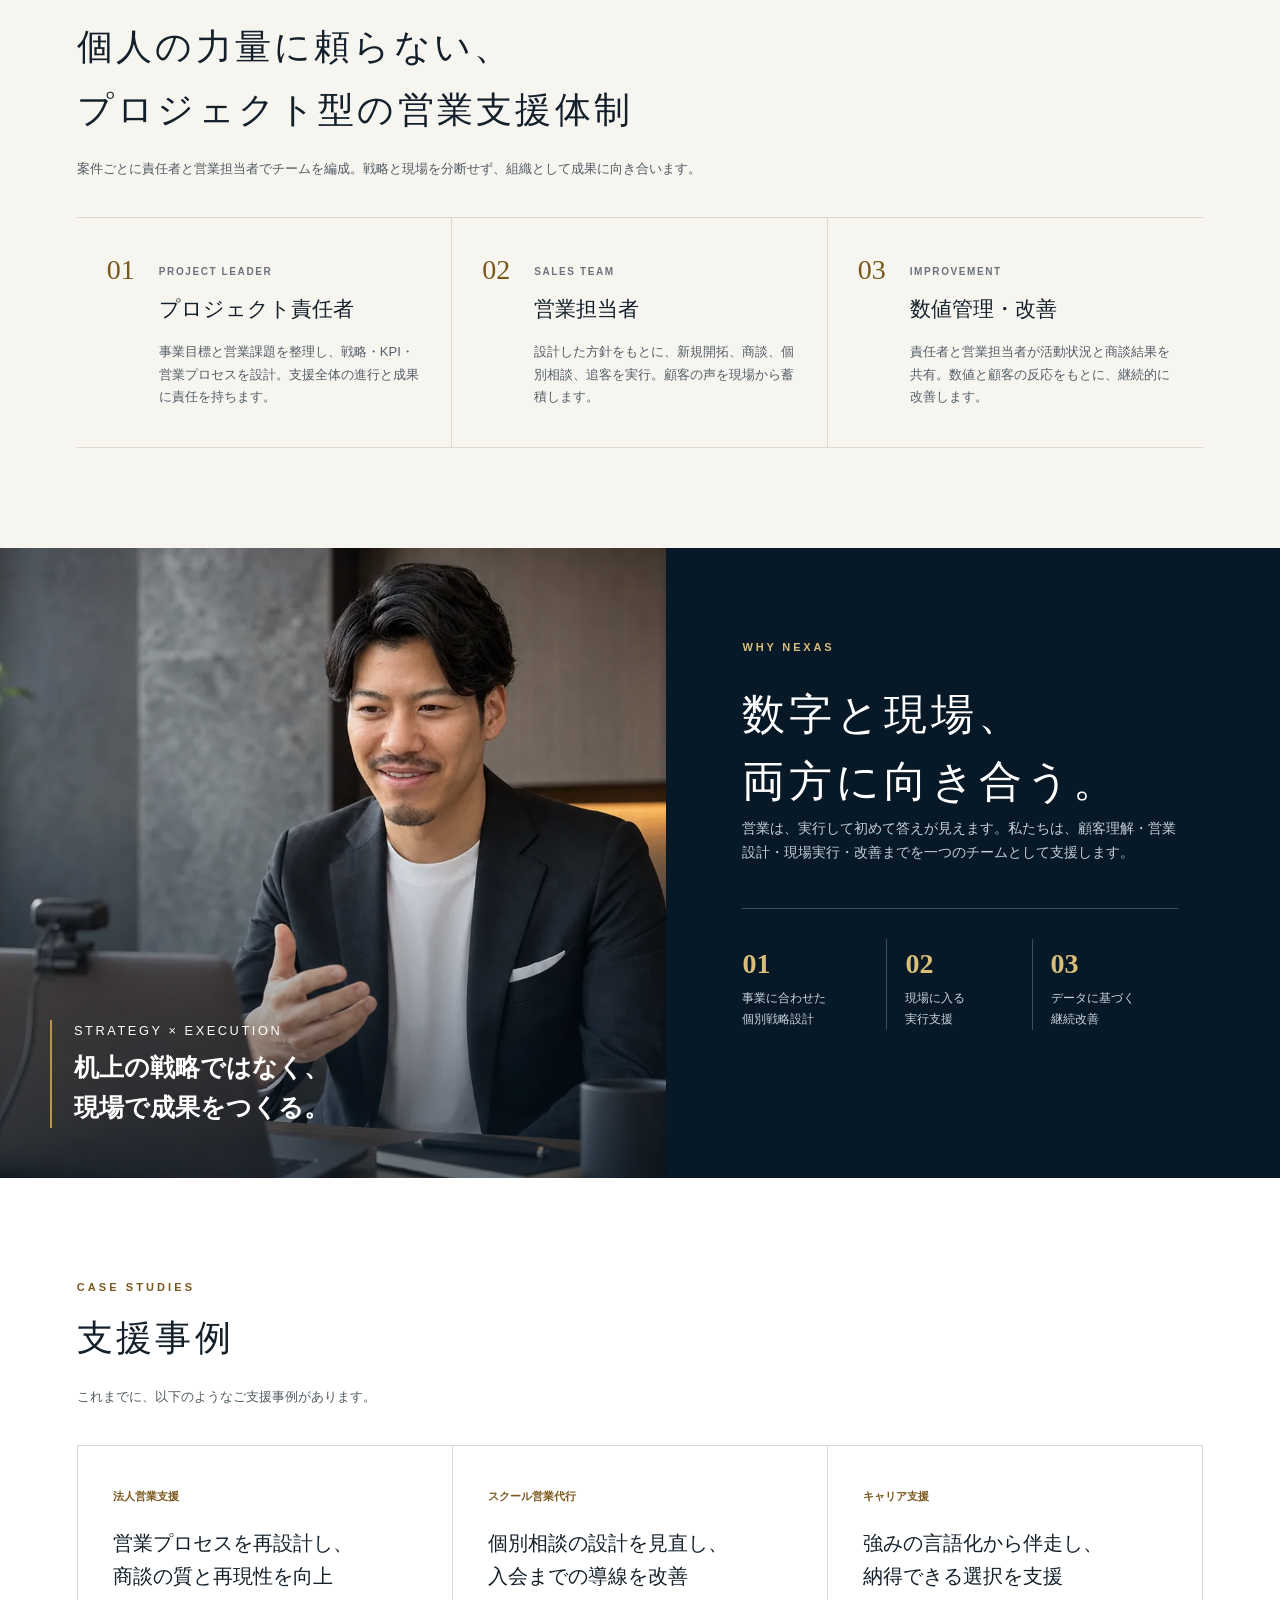
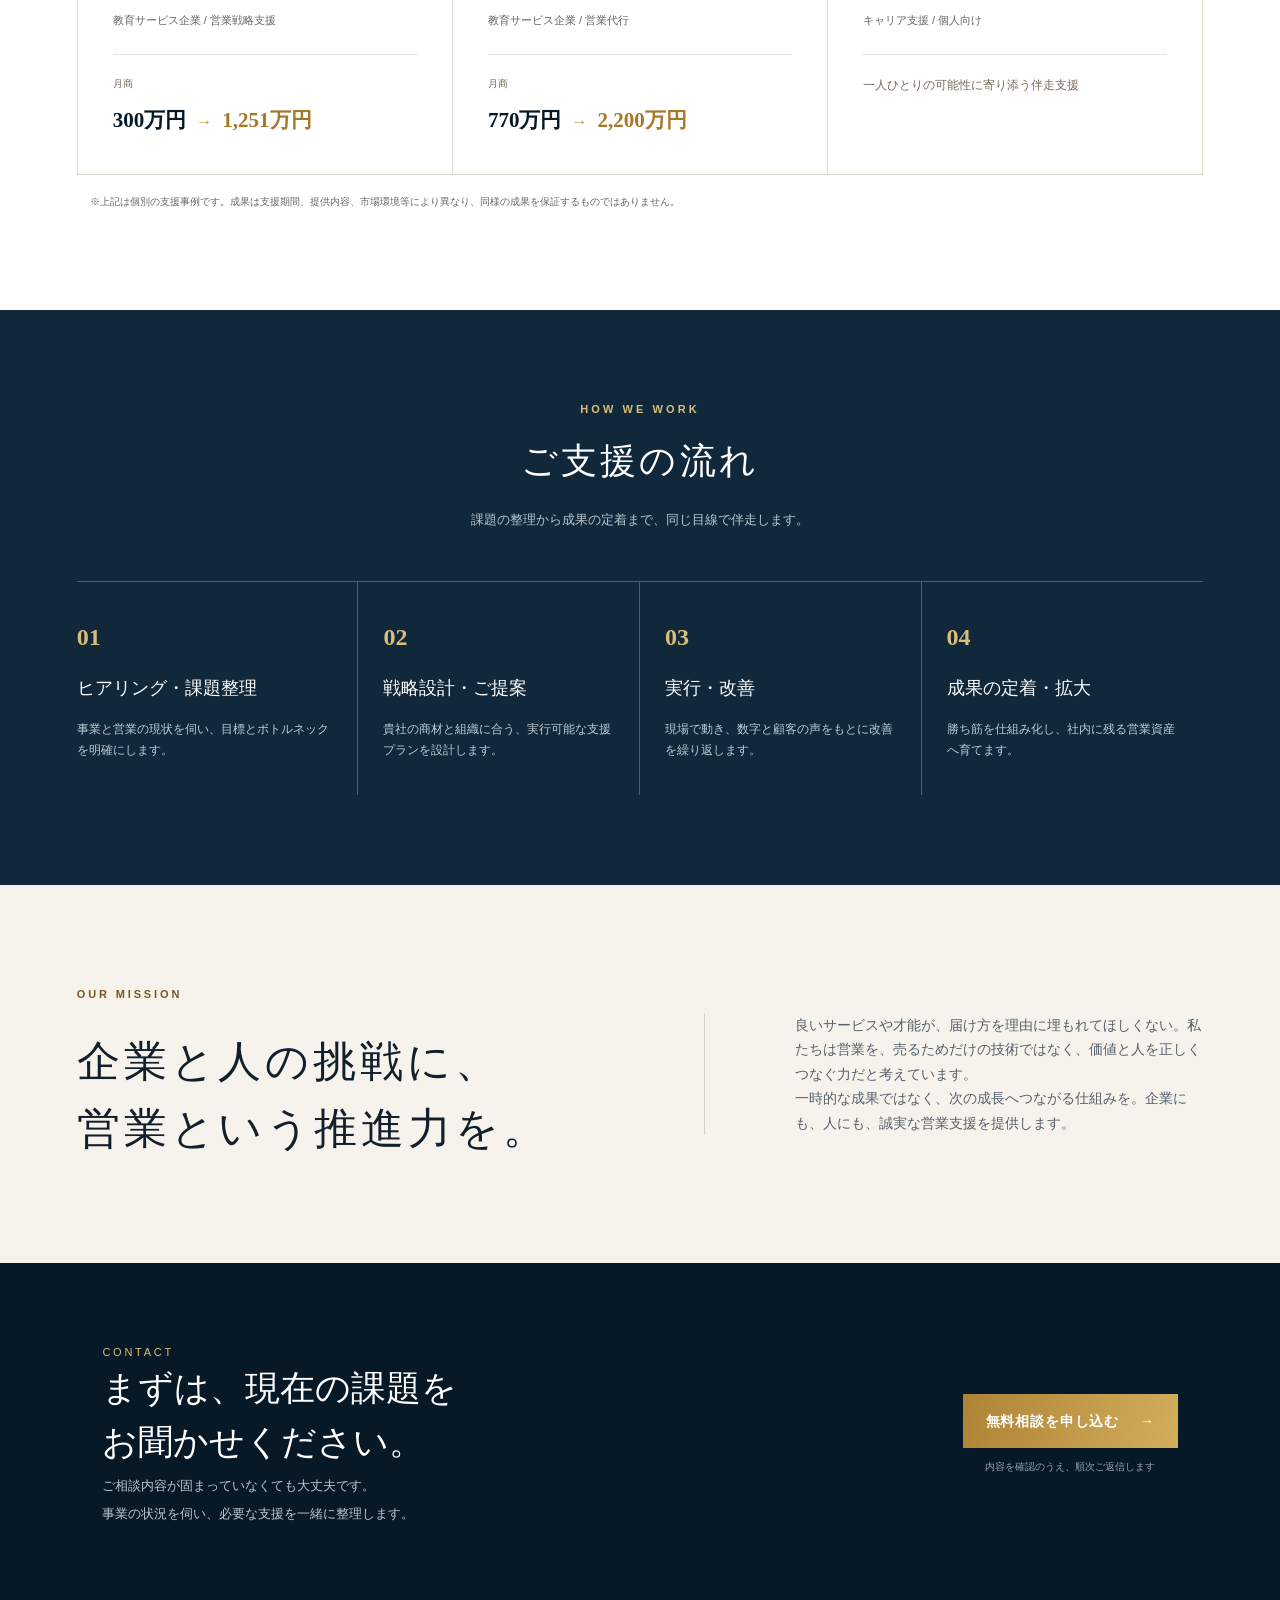
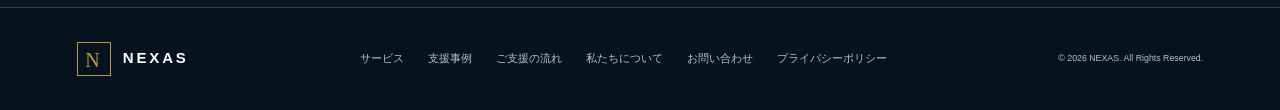
==== commit 4636f189: "Clarify corporate consulting and school sales services" ====
--- a/index.html
+++ b/index.html
@@ -1,2 +1,2 @@
 <!DOCTYPE html><html lang="ja"><head><meta charSet="utf-8"/><meta name="viewport" content="width=device-width, initial-scale=1"/><link rel="stylesheet" href="/assets/index-DfuIrOUG.css" data-rsc-css-href="/assets/index-DfuIrOUG.css" data-precedence="vite-rsc/importer-resources"/><title>NEXAS | 営業から、事業の未来を変える。</title><meta name="description" content="法人営業支援、スクール特化型営業代行、キャリア支援。戦略と実行の両面から、企業と人の可能性をひらきます。"/><meta property="og:title" content="NEXAS | 営業から、事業の未来を変える。"/><meta property="og:description" content="法人営業支援、スクール特化型営業代行、キャリア支援。戦略と実行の両面から、企業と人の可能性をひらきます。"/><meta property="og:type" content="website"/><meta property="og:image" content="https://nexas-partners.github.io/og.jpg"/><meta property="og:image:width" content="1200"/><meta property="og:image:height" content="630"/><meta property="og:image:alt" content="NEXAS 営業から、事業の未来を変える。"/><meta name="twitter:card" content="summary_large_image"/><meta name="twitter:title" content="NEXAS | 営業から、事業の未来を変える。"/><meta name="twitter:description" content="法人営業支援、スクール特化型営業代行、キャリア支援。戦略と実行の両面から、企業と人の可能性をひらきます。"/><meta name="twitter:image" content="https://nexas-partners.github.io/og.jpg"/><link rel="icon" href="/favicon.svg"/>
-</head><body><main><header class="header"><a href="/" class="brand" aria-label="NEXAS トップページへ"><span class="brand-mark" aria-hidden="true">N</span><span>NEXAS</span></a><nav aria-label="メインナビゲーション"><a href="/#services">サービス</a><a href="/#cases">支援事例</a><a href="/#flow">ご支援の流れ</a><a href="/#about">私たちについて</a></nav><div class="mobile-menu"><button type="button" class="mobile-menu-button" aria-label="メニューを開く" aria-expanded="false" aria-controls="mobile-navigation"><span></span><span></span><span></span></button><nav id="mobile-navigation" aria-label="モバイルナビゲーション" hidden><a href="/#services">サービス</a><a href="/#cases">支援事例</a><a href="/#flow">ご支援の流れ</a><a href="/#about">私たちについて</a><a href="/privacy">プライバシーポリシー</a></nav></div><a class="header-cta" href="https://form.run/@alaskaito--BL2ugnS6lCQ9UQUZF1IB">無料相談</a></header><section class="hero" id="top"><div class="hero-copy"><p class="eyebrow">SALES &amp; CAREER GROWTH PARTNER</p><h1>営業から、<br/>事業の<span>未来</span>を変える。</h1><p class="lead">事業成長に、本質的な営業力を。</p><p class="hero-description">企業の営業支援、スクール特化型の営業代行、キャリア支援。戦略と実行の両面から、企業と人の可能性をひらきます。</p><div class="hero-actions"><a class="button button-gold" href="https://form.run/@alaskaito--BL2ugnS6lCQ9UQUZF1IB">無料相談を申し込む <span>→</span></a><a href="#services" class="button button-outline">サービスを見る <span>↓</span></a></div></div><div class="hero-image" role="img" aria-label="小林海斗が営業戦略について話し合う会議風景"></div></section><section class="service-section section" id="services"><div class="section-heading"><p>OUR SERVICES</p><h2>成果につながる、3つの支援領域</h2><span>戦略だけで終わらない。現場で動き、改善し、成果が続く仕組みまでつくります。</span></div><div class="service-grid"><article class="service-card"><div class="service-top"><span class="service-icon icon-building" aria-hidden="true"></span><small>01</small></div><h3>法人営業支援</h3><p>戦略設計から新規開拓、商談改善まで。貴社の営業チームに入り込み、再現性のある成果をつくります。</p><div class="tags"><span>営業戦略</span><span>新規開拓</span><span>組織づくり</span></div><a href="https://form.run/@alaskaito--BL2ugnS6lCQ9UQUZF1IB" aria-label="法人営業支援について相談する">相談する <b>→</b></a></article><article class="service-card"><div class="service-top"><span class="service-icon icon-school" aria-hidden="true"></span><small>02</small></div><h3>スクール営業代行</h3><p>講座・スクール・教育サービスに特化。見込み顧客への個別相談から入会までを一気通貫で支援します。</p><div class="tags"><span>個別相談</span><span>入会率改善</span><span>営業代行</span></div><a href="https://form.run/@alaskaito--BL2ugnS6lCQ9UQUZF1IB" aria-label="スクール営業代行について相談する">相談する <b>→</b></a></article><article class="service-card"><div class="service-top"><span class="service-icon icon-person" aria-hidden="true"></span><small>03</small></div><h3>キャリア支援</h3><p>一人ひとりの経験と可能性を言語化し、理想のキャリアへ。企業と人の納得ある出会いを支えます。</p><div class="tags"><span>キャリア面談</span><span>強みの言語化</span><span>選択支援</span></div><a href="https://form.run/@alaskaito--BL2ugnS6lCQ9UQUZF1IB" aria-label="キャリア支援について相談する">相談する <b>→</b></a></article></div></section><section class="delivery-section section" aria-labelledby="delivery-title"><div class="section-heading left"><p>PROJECT TEAM</p><h2 id="delivery-title">個人の力量に頼らない、<br/>プロジェクト型の営業支援体制</h2><span>案件ごとに責任者と営業担当者でチームを編成。戦略と現場を分断せず、組織として成果に向き合います。</span></div><div class="delivery-grid"><article><strong>01</strong><div><small>PROJECT LEADER</small><h3>プロジェクト責任者</h3><p>事業目標と営業課題を整理し、戦略・KPI・営業プロセスを設計。支援全体の進行と成果に責任を持ちます。</p></div></article><article><strong>02</strong><div><small>SALES TEAM</small><h3>営業担当者</h3><p>設計した方針をもとに、新規開拓、商談、個別相談、追客を実行。顧客の声を現場から蓄積します。</p></div></article><article><strong>03</strong><div><small>IMPROVEMENT</small><h3>数値管理・改善</h3><p>責任者と営業担当者が活動状況と商談結果を共有。数値と顧客の反応をもとに、継続的に改善します。</p></div></article></div></section><section class="results" id="results"><div class="results-photo"><div class="results-label"><small>STRATEGY × EXECUTION</small><strong>机上の戦略ではなく、<br/>現場で成果をつくる。</strong></div></div><div class="results-content"><p class="eyebrow gold">WHY NEXAS</p><h2>数字と現場、<br/>両方に向き合う。</h2><p>営業は、実行して初めて答えが見えます。私たちは、顧客理解・営業設計・現場実行・改善までを一つのチームとして支援します。</p><div class="metrics"><div><strong>01</strong><span>事業に合わせた<br/>個別戦略設計</span></div><div><strong>02</strong><span>現場に入る<br/>実行支援</span></div><div><strong>03</strong><span>データに基づく<br/>継続改善</span></div></div></div></section><section class="case-section section" id="cases" aria-labelledby="case-title"><div class="section-heading left"><p>CASE STUDIES</p><h2 id="case-title">支援事例</h2><span>これまでに、以下のようなご支援事例があります。</span></div><div class="case-grid"><article><span>法人営業支援</span><h3>営業プロセスを再設計し、<br/>商談の質と再現性を向上</h3><p>教育サービス企業 / 営業戦略支援</p><div class="case-result"><small>月商</small><strong>300万円</strong><i>→</i><strong>1,251万円</strong></div></article><article><span>スクール営業代行</span><h3>個別相談の設計を見直し、<br/>入会までの導線を改善</h3><p>教育サービス企業 / 営業代行</p><div class="case-result"><small>月商</small><strong>770万円</strong><i>→</i><strong>2,200万円</strong></div></article><article><span>キャリア支援</span><h3>強みの言語化から伴走し、<br/>納得できる選択を支援</h3><p>キャリア支援 / 個人向け</p><div class="case-note">一人ひとりの可能性に寄り添う伴走支援</div></article></div><p class="case-disclaimer">※上記は個別の支援事例です。成果は支援期間、提供内容、市場環境等により異なり、同様の成果を保証するものではありません。</p></section><section class="flow-section" id="flow"><div class="section-heading light"><p>HOW WE WORK</p><h2>ご支援の流れ</h2><span>課題の整理から成果の定着まで、同じ目線で伴走します。</span></div><div class="steps"><article><strong>01</strong><h3>ヒアリング・課題整理</h3><p>事業と営業の現状を伺い、目標とボトルネックを明確にします。</p></article><article><strong>02</strong><h3>戦略設計・ご提案</h3><p>貴社の商材と組織に合う、実行可能な支援プランを設計します。</p></article><article><strong>03</strong><h3>実行・改善</h3><p>現場で動き、数字と顧客の声をもとに改善を繰り返します。</p></article><article><strong>04</strong><h3>成果の定着・拡大</h3><p>勝ち筋を仕組み化し、社内に残る営業資産へ育てます。</p></article></div></section><section class="about section" id="about"><div><p class="eyebrow gold">OUR MISSION</p><h2>企業と人の挑戦に、<br/>営業という推進力を。</h2></div><div><p>良いサービスや才能が、届け方を理由に埋もれてほしくない。私たちは営業を、売るためだけの技術ではなく、価値と人を正しくつなぐ力だと考えています。</p><p>一時的な成果ではなく、次の成長へつながる仕組みを。企業にも、人にも、誠実な営業支援を提供します。</p></div></section><section class="contact" id="contact"><div><p>CONTACT</p><h2>まずは、現在の課題を<br/>お聞かせください。</h2><span>ご相談内容が固まっていなくても大丈夫です。<br/>事業の状況を伺い、必要な支援を一緒に整理します。</span></div><div class="contact-actions"><a class="button button-gold" href="https://form.run/@alaskaito--BL2ugnS6lCQ9UQUZF1IB">無料相談を申し込む <span>→</span></a><small>内容を確認のうえ、順次ご返信します</small></div></section><footer><a href="/" class="brand" aria-label="NEXAS トップページへ"><span class="brand-mark" aria-hidden="true">N</span><span>NEXAS</span></a><div class="footer-links"><a href="/#services">サービス</a><a href="/#cases">支援事例</a><a href="/#flow">ご支援の流れ</a><a href="/#about">私たちについて</a><a href="https://form.run/@alaskaito--BL2ugnS6lCQ9UQUZF1IB">お問い合わせ</a><a href="/privacy">プライバシーポリシー</a></div><small>© 2026 NEXAS. All Rights Reserved.</small></footer></main><script>(()=>{const m=document.querySelector('.mobile-menu');if(!m)return;const b=m.querySelector('button');const n=m.querySelector('nav');const close=()=>{m.classList.remove('is-open');b.setAttribute('aria-expanded','false');b.setAttribute('aria-label','メニューを開く');n.hidden=true};b.addEventListener('click',()=>{const open=!m.classList.contains('is-open');m.classList.toggle('is-open',open);b.setAttribute('aria-expanded',String(open));b.setAttribute('aria-label',open?'メニューを閉じる':'メニューを開く');n.hidden=!open});n.addEventListener('click',e=>{if(e.target.closest('a'))close()});document.addEventListener('keydown',e=>{if(e.key==='Escape')close()});document.addEventListener('pointerdown',e=>{if(!m.contains(e.target))close()})})();</script></body></html>+</head><body><main><header class="header"><a href="/" class="brand" aria-label="NEXAS トップページへ"><span class="brand-mark" aria-hidden="true">N</span><span>NEXAS</span></a><nav aria-label="メインナビゲーション"><a href="/#services">サービス</a><a href="/#cases">支援事例</a><a href="/#flow">ご支援の流れ</a><a href="/#about">私たちについて</a></nav><div class="mobile-menu"><button type="button" class="mobile-menu-button" aria-label="メニューを開く" aria-expanded="false" aria-controls="mobile-navigation"><span></span><span></span><span></span></button><nav id="mobile-navigation" aria-label="モバイルナビゲーション" hidden><a href="/#services">サービス</a><a href="/#cases">支援事例</a><a href="/#flow">ご支援の流れ</a><a href="/#about">私たちについて</a><a href="/privacy">プライバシーポリシー</a></nav></div><a class="header-cta" href="https://form.run/@alaskaito--BL2ugnS6lCQ9UQUZF1IB">無料相談</a></header><section class="hero" id="top"><div class="hero-copy"><p class="eyebrow">SALES &amp; CAREER GROWTH PARTNER</p><h1>営業から、<br/>事業の<span>未来</span>を変える。</h1><p class="lead">事業成長に、本質的な営業力を。</p><p class="hero-description">企業の営業支援、スクール特化型の営業代行、キャリア支援。戦略と実行の両面から、企業と人の可能性をひらきます。</p><div class="hero-actions"><a class="button button-gold" href="https://form.run/@alaskaito--BL2ugnS6lCQ9UQUZF1IB">無料相談を申し込む <span>→</span></a><a href="#services" class="button button-outline">サービスを見る <span>↓</span></a></div></div><div class="hero-image" role="img" aria-label="小林海斗が営業戦略について話し合う会議風景"></div></section><section class="service-section section" id="services"><div class="section-heading"><p>OUR SERVICES</p><h2>成果につながる、3つの支援領域</h2><span>戦略だけで終わらない。現場で動き、改善し、成果が続く仕組みまでつくります。</span></div><div class="service-grid"><article class="service-card"><div class="service-top"><span class="service-icon icon-building" aria-hidden="true"></span><small>01</small></div><h3>法人営業支援</h3><p>営業戦略・KPI設計・営業プロセス改善・マネジメント支援を通じて、再現性のある営業組織づくりを支援します。</p><div class="tags"><span>営業戦略</span><span>KPI設計</span><span>組織改善</span></div><a href="https://form.run/@alaskaito--BL2ugnS6lCQ9UQUZF1IB" aria-label="法人営業支援について相談する">相談する <b>→</b></a></article><article class="service-card"><div class="service-top"><span class="service-icon icon-school" aria-hidden="true"></span><small>02</small></div><h3>スクール営業代行</h3><p>講座・スクール・教育サービスに特化。SNS・紹介営業等による新規開拓から、個別相談・追客・入会までを一気通貫で支援します。</p><div class="tags"><span>新規開拓</span><span>商談代行</span><span>入会率改善</span></div><a href="https://form.run/@alaskaito--BL2ugnS6lCQ9UQUZF1IB" aria-label="スクール営業代行について相談する">相談する <b>→</b></a></article><article class="service-card"><div class="service-top"><span class="service-icon icon-person" aria-hidden="true"></span><small>03</small></div><h3>キャリア支援</h3><p>一人ひとりの経験と可能性を言語化し、理想のキャリアへ。企業と人の納得ある出会いを支えます。</p><div class="tags"><span>キャリア面談</span><span>強みの言語化</span><span>選択支援</span></div><a href="https://form.run/@alaskaito--BL2ugnS6lCQ9UQUZF1IB" aria-label="キャリア支援について相談する">相談する <b>→</b></a></article></div></section><section class="delivery-section section" aria-labelledby="delivery-title"><div class="section-heading left"><p>PROJECT TEAM</p><h2 id="delivery-title">個人の力量に頼らない、<br/>プロジェクト型の営業支援体制</h2><span>案件ごとに責任者と営業担当者でチームを編成。戦略と現場を分断せず、組織として成果に向き合います。</span></div><div class="delivery-grid"><article><strong>01</strong><div><small>PROJECT LEADER</small><h3>プロジェクト責任者</h3><p>事業目標と営業課題を整理し、戦略・KPI・営業プロセスを設計。支援全体の進行と成果に責任を持ちます。</p></div></article><article><strong>02</strong><div><small>SALES TEAM</small><h3>営業担当者</h3><p>設計した方針をもとに、新規開拓、商談、個別相談、追客を実行。顧客の声を現場から蓄積します。</p></div></article><article><strong>03</strong><div><small>IMPROVEMENT</small><h3>数値管理・改善</h3><p>責任者と営業担当者が活動状況と商談結果を共有。数値と顧客の反応をもとに、継続的に改善します。</p></div></article></div></section><section class="results" id="results"><div class="results-photo"><div class="results-label"><small>STRATEGY × EXECUTION</small><strong>机上の戦略ではなく、<br/>現場で成果をつくる。</strong></div></div><div class="results-content"><p class="eyebrow gold">WHY NEXAS</p><h2>数字と現場、<br/>両方に向き合う。</h2><p>営業は、実行して初めて答えが見えます。私たちは、顧客理解・営業設計・現場実行・改善までを一つのチームとして支援します。</p><div class="metrics"><div><strong>01</strong><span>事業に合わせた<br/>個別戦略設計</span></div><div><strong>02</strong><span>現場に入る<br/>実行支援</span></div><div><strong>03</strong><span>データに基づく<br/>継続改善</span></div></div></div></section><section class="case-section section" id="cases" aria-labelledby="case-title"><div class="section-heading left"><p>CASE STUDIES</p><h2 id="case-title">支援事例</h2><span>これまでに、以下のようなご支援事例があります。</span></div><div class="case-grid"><article><span>法人営業支援</span><h3>営業プロセスを再設計し、<br/>商談の質と再現性を向上</h3><p>教育サービス企業 / 営業戦略支援</p><div class="case-result"><small>月商</small><strong>300万円</strong><i>→</i><strong>1,251万円</strong></div></article><article><span>スクール営業代行</span><h3>個別相談の設計を見直し、<br/>入会までの導線を改善</h3><p>教育サービス企業 / 営業代行</p><div class="case-result"><small>月商</small><strong>770万円</strong><i>→</i><strong>2,200万円</strong></div></article><article><span>キャリア支援</span><h3>強みの言語化から伴走し、<br/>納得できる選択を支援</h3><p>キャリア支援 / 個人向け</p><div class="case-note">一人ひとりの可能性に寄り添う伴走支援</div></article></div><p class="case-disclaimer">※上記は個別の支援事例です。成果は支援期間、提供内容、市場環境等により異なり、同様の成果を保証するものではありません。</p></section><section class="flow-section" id="flow"><div class="section-heading light"><p>HOW WE WORK</p><h2>ご支援の流れ</h2><span>課題の整理から成果の定着まで、同じ目線で伴走します。</span></div><div class="steps"><article><strong>01</strong><h3>ヒアリング・課題整理</h3><p>事業と営業の現状を伺い、目標とボトルネックを明確にします。</p></article><article><strong>02</strong><h3>戦略設計・ご提案</h3><p>貴社の商材と組織に合う、実行可能な支援プランを設計します。</p></article><article><strong>03</strong><h3>実行・改善</h3><p>現場で動き、数字と顧客の声をもとに改善を繰り返します。</p></article><article><strong>04</strong><h3>成果の定着・拡大</h3><p>勝ち筋を仕組み化し、社内に残る営業資産へ育てます。</p></article></div></section><section class="about section" id="about"><div><p class="eyebrow gold">OUR MISSION</p><h2>企業と人の挑戦に、<br/>営業という推進力を。</h2></div><div><p>良いサービスや才能が、届け方を理由に埋もれてほしくない。私たちは営業を、売るためだけの技術ではなく、価値と人を正しくつなぐ力だと考えています。</p><p>一時的な成果ではなく、次の成長へつながる仕組みを。企業にも、人にも、誠実な営業支援を提供します。</p></div></section><section class="contact" id="contact"><div><p>CONTACT</p><h2>まずは、現在の課題を<br/>お聞かせください。</h2><span>ご相談内容が固まっていなくても大丈夫です。<br/>事業の状況を伺い、必要な支援を一緒に整理します。</span></div><div class="contact-actions"><a class="button button-gold" href="https://form.run/@alaskaito--BL2ugnS6lCQ9UQUZF1IB">無料相談を申し込む <span>→</span></a><small>内容を確認のうえ、順次ご返信します</small></div></section><footer><a href="/" class="brand" aria-label="NEXAS トップページへ"><span class="brand-mark" aria-hidden="true">N</span><span>NEXAS</span></a><div class="footer-links"><a href="/#services">サービス</a><a href="/#cases">支援事例</a><a href="/#flow">ご支援の流れ</a><a href="/#about">私たちについて</a><a href="https://form.run/@alaskaito--BL2ugnS6lCQ9UQUZF1IB">お問い合わせ</a><a href="/privacy">プライバシーポリシー</a></div><small>© 2026 NEXAS. All Rights Reserved.</small></footer></main><script>(()=>{const m=document.querySelector('.mobile-menu');if(!m)return;const b=m.querySelector('button');const n=m.querySelector('nav');const close=()=>{m.classList.remove('is-open');b.setAttribute('aria-expanded','false');b.setAttribute('aria-label','メニューを開く');n.hidden=true};b.addEventListener('click',()=>{const open=!m.classList.contains('is-open');m.classList.toggle('is-open',open);b.setAttribute('aria-expanded',String(open));b.setAttribute('aria-label',open?'メニューを閉じる':'メニューを開く');n.hidden=!open});n.addEventListener('click',e=>{if(e.target.closest('a'))close()});document.addEventListener('keydown',e=>{if(e.key==='Escape')close()});document.addEventListener('pointerdown',e=>{if(!m.contains(e.target))close()})})();</script></body></html>
